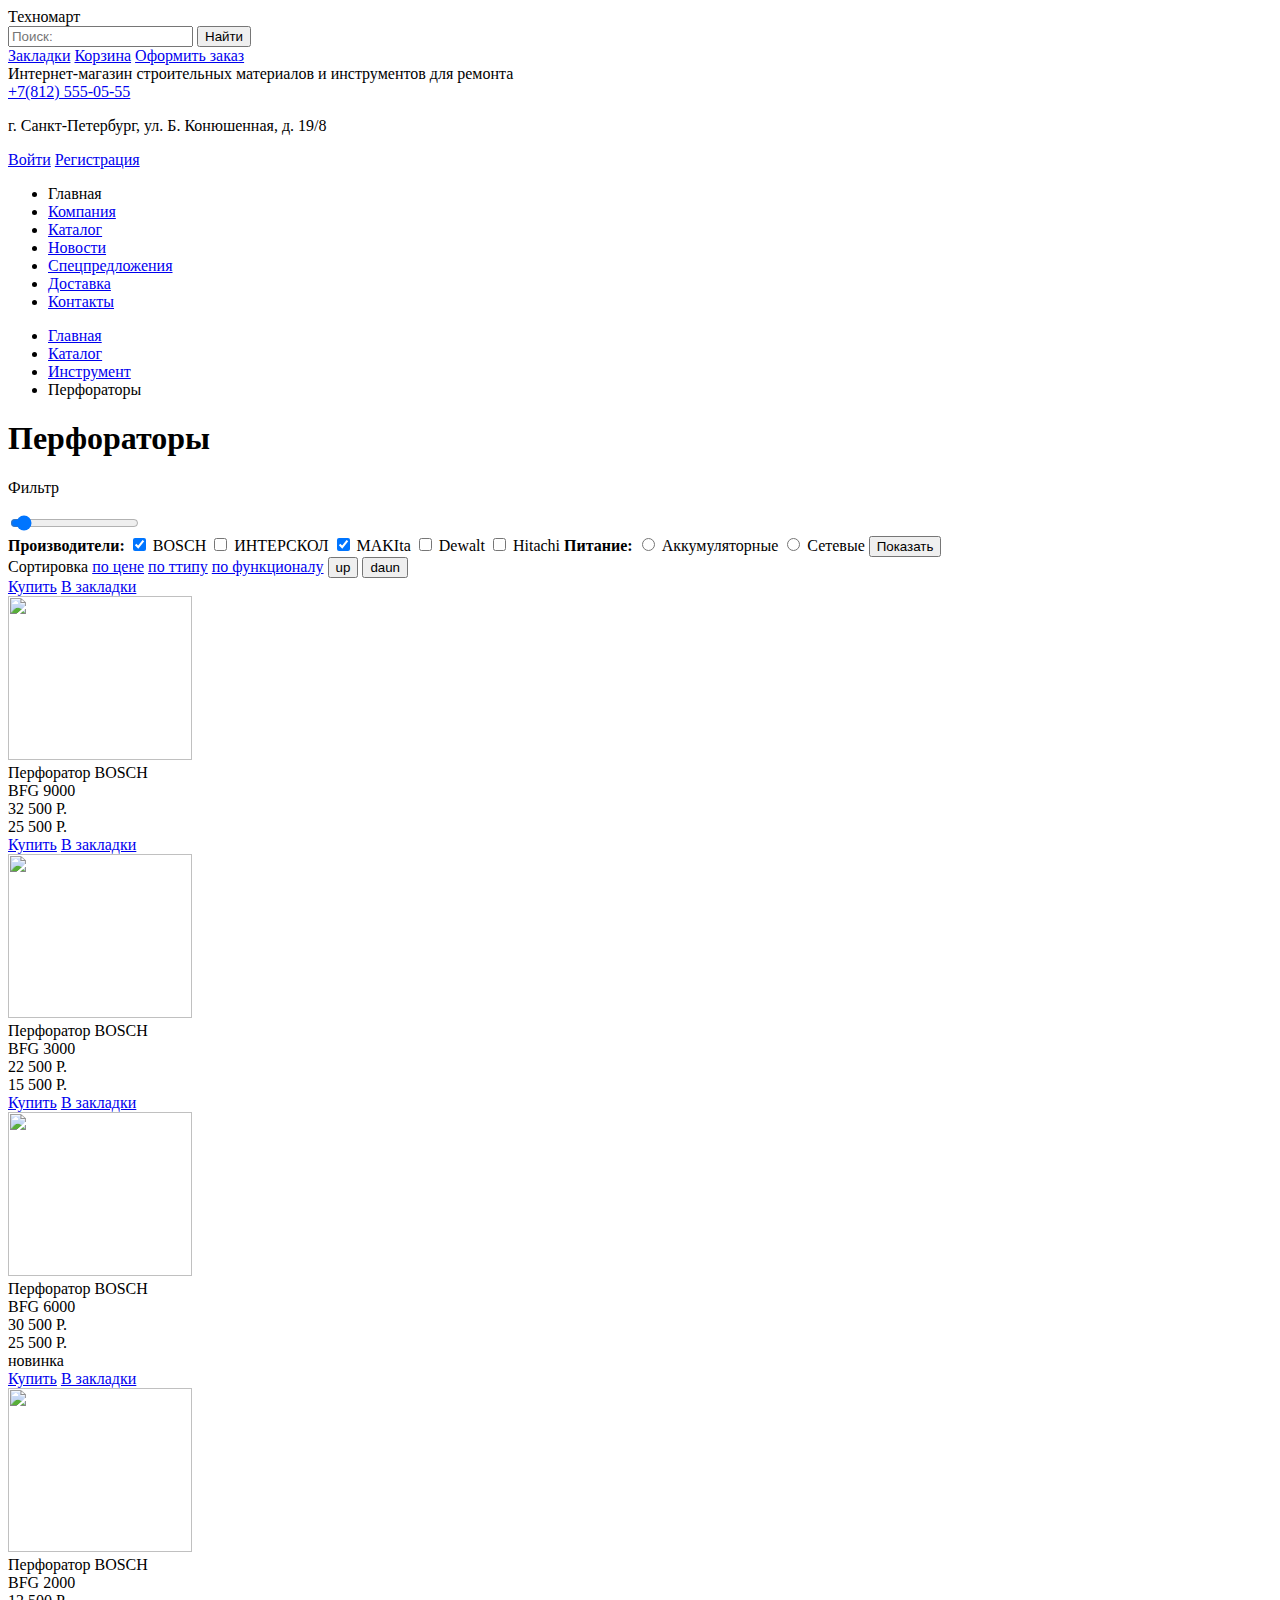
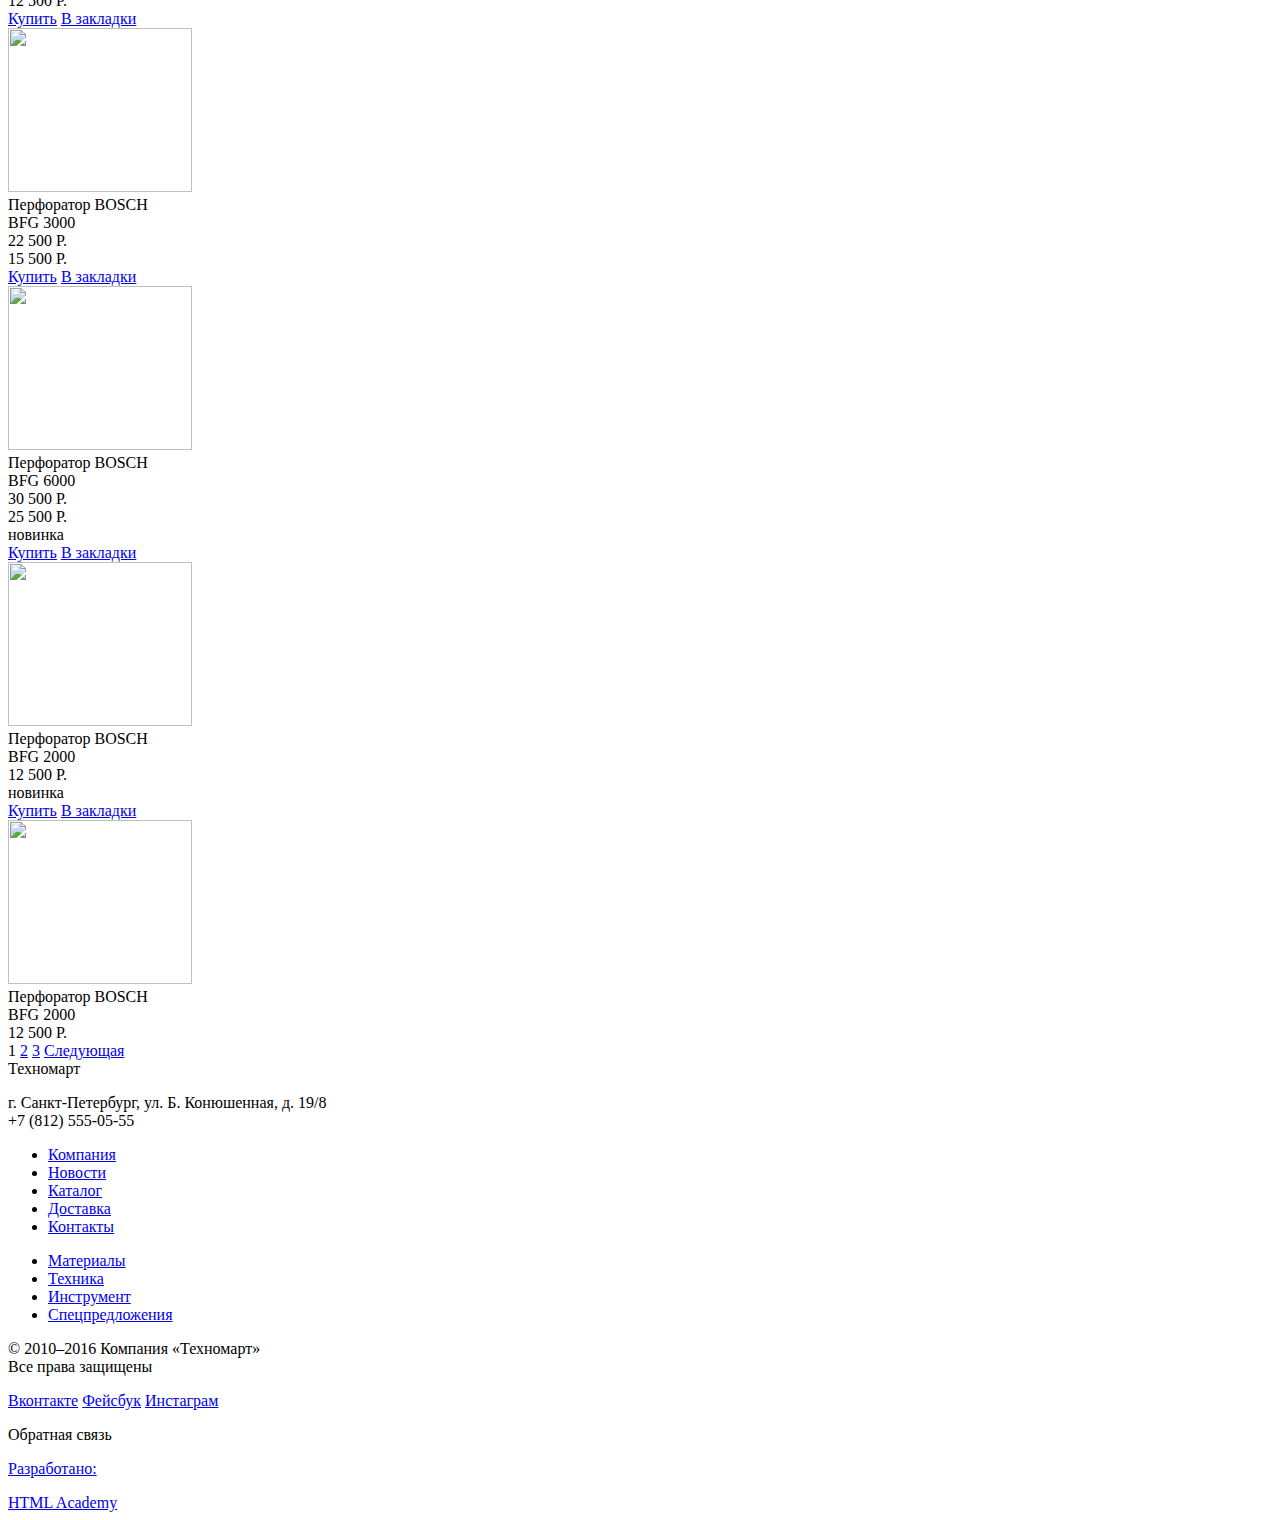
==== catalog.html @ 3384c5b0 "html разметка" ====
<!DOCTYPE html>
<html lang="ru">
  <head>
    <meta charset="utf-8">
    <title>Техномарт</title>
  </head>
  <body>
  	<header class="main-header">
      <div class="header-buy">
        <div class="conteiner">
          <div class="main-logo">
            <a class="logo">Техномарт</a>
          </div>
          <form>
            <input type="search" name="q" placeholder="Поиск:"> 
            <input type="submit" value="Найти">
          </form>
          <div class="buy">
            <a class="bookmark" href="#">Закладки</a>
            <a class="basket" href="#">Корзина</a>
            <a class="order" href="#">Оформить заказ</a>
          </div>
        </div>
      </div>
  		<div class="conteiner">
  	    <div class="header-about">
          Интернет-магазин
          строительных материалов
          и инструментов для ремонта
        </div>
        <div class="header-phone">
          <a class="phone" href="tel:+78125550555">+7(812) 555-05-55</a>
          <p>г. Санкт-Петербург, ул. Б. Конюшенная, д. 19/8</p>
        </div>
        <div class="header-user-block">
          <a class="sign-in" href="#">Войти</a>
          <a class="sign-up" href="#">Регистрация</a>
        </div>
        <nav class="main-navigation">
          <ul>
            <li>
              <a>Главная</a>
            </li>
            <li>
              <a href="#">Компания</a>
            </li>
            <li>
              <a href="#">Каталог</a>
            </li>
            <li>
              <a href="#">Новости</a>
            </li>
            <li>
              <a href="#">Спецпредложения</a>
            </li>
            <li>
              <a href="#">Доставка</a>
            </li>
            <li>
              <a href="#">Контакты</a>
            </li>
          </ul>
        </nav>
  		</div>
  	</header>
  	<main class="conteiner">
      <div class="breadcrumbs">
        <ul>
          <li>
            <a href="#">Главная</a>
          </li>
          <li>
            <a href="#">Каталог</a>
          </li>
          <li>
            <a href="#">Инструмент</a>
          </li>
          <li>
            <a class="current">Перфораторы</a>
          </li>
        </ul>
      </div>
      <h1>Перфораторы</h1>
      <section class="filter">
        <p class="filter-title">Фильтр</p>
        <input type="range" min="0" max="1000" step="10" value="50"> 
          <form action="https://echo.htmlacademy.ru" method="post">
            <b class="filter-title-brand">Производители:</b>
            <input id="BOSCH" type='checkbox' name='BOSCH' checked>
            <label for="BOSCH">BOSCH</label>
            <input id="interscol" type='checkbox' name='interscol' >
            <label for="interscol">ИНТЕРСКОЛ</label>
            <input id="MAKIta" type='checkbox' name='MAKIta' checked>
            <label for="  MAKIta">MAKIta</label>
            <input id="Dewalt" type='checkbox' name='Dewalt'>
            <label for="Dewalt">Dewalt</label>
            <input id="Hitachi" type='checkbox' name='Hitachi'>
            <label for="Hitachi">Hitachi</label>
            <b class="filter-title">Питание:</b>
            <input id="acum" type="radio" name="product-group" value="acum">
            <label for="acum">Аккумуляторные</label>
            <input id="net" type="radio" name="product-group" value="net">
            <label for="net">Сетевые</label>
            <button type="submit">Показать</button>
          </form>
      </section>
      <section class="goods">
        <div class="goods-title">
          <span>Сортировка</span>
          <a class="current" href="#">по цене</a>
          <a href="#">по ттипу</a>
          <a href="#">по функционалу</a>
          <button  class="btn-up">up</button>
          <button class="btn-baun">daun</button>
        </div>
        <article class="catalog-good">
          <div class="actions">
            <a href="#" class="btn buy">Купить</a>
            <a href="#" class="btn bookmark">В закладки</a>
          </div>
          <div class="image">
            <img src="http://placehold.it/184x164" width="184" height="164" alt="" >
          </div>
          <div class="title">Перфоратор BOSCH <br> BFG 9000</div>
          <div class="old-price">32 500 Р.</div>
          <div class="price">25 500 Р.</div>
        </article>
        <article class="catalog-good">
          <div class="actions">
            <a href="#" class="btn buy">Купить</a>
            <a href="#" class="btn bookmark">В закладки</a>
          </div>
          <div class="image">
            <img src="http://placehold.it/184x164" width="184" height="164" alt=""  >
          </div>
          <div class="title">Перфоратор BOSCH <br> BFG 3000</div>
            <div class="old-price">22 500 Р.</div>
            <div class="price">15 500 Р.</div>
          </article>
        <article class="catalog-good">
          <div class="actions">
            <a href="#" class="btn buy">Купить</a>
            <a href="#" class="btn bookmark">В закладки</a>
          </div>
          <div class="image">
            <img src="http://placehold.it/184x164" width="184" height="164" alt=""  >
          </div>
          <div class="title">Перфоратор BOSCH <br> BFG 6000</div>
          <div class="old-price">30 500 Р.</div>
          <div class="price">25 500 Р.</div>
        </article>
        <article class="catalog-good">
          <div class="flag flag-new">новинка</div>
          <div class="actions">
            <a href="#" class="btn buy">Купить</a>
            <a href="#" class="btn bookmark">В закладки</a>
          </div>
          <div class="image">
            <img src="http://placehold.it/184x164" width="184" height="164" alt=""  >
          </div>
            <div class="title">Перфоратор BOSCH <br> BFG 2000</div>
            <div class="price">12 500 Р.</div>
          </article>
          <article class="catalog-good">
          <div class="actions">
            <a href="#" class="btn buy">Купить</a>
            <a href="#" class="btn bookmark">В закладки</a>
          </div>
          <div class="image">
            <img src="http://placehold.it/184x164" width="184" height="164" alt=""  >
          </div>
          <div class="title">Перфоратор BOSCH <br> BFG 3000</div>
            <div class="old-price">22 500 Р.</div>
            <div class="price">15 500 Р.</div>
          </article>
        <article class="catalog-good">
          <div class="actions">
            <a href="#" class="btn buy">Купить</a>
            <a href="#" class="btn bookmark">В закладки</a>
          </div>
          <div class="image">
            <img src="http://placehold.it/184x164" width="184" height="164" alt=""  >
          </div>
          <div class="title">Перфоратор BOSCH <br> BFG 6000</div>
          <div class="old-price">30 500 Р.</div>
          <div class="price">25 500 Р.</div>
        </article>
        <article class="catalog-good">
          <div class="flag flag-new">новинка</div>
          <div class="actions">
            <a href="#" class="btn buy">Купить</a>
            <a href="#" class="btn bookmark">В закладки</a>
          </div>
          <div class="image">
            <img src="http://placehold.it/184x164" width="184" height="164" alt=""  >
          </div>
            <div class="title">Перфоратор BOSCH <br> BFG 2000</div>
            <div class="price">12 500 Р.</div>
        </article>
        <article class="catalog-good">
          <div class="flag flag-new">новинка</div>
          <div class="actions">
            <a href="#" class="btn buy">Купить</a>
            <a href="#" class="btn bookmark">В закладки</a>
          </div>
          <div class="image">
            <img src="http://placehold.it/184x164" width="184" height="164" alt=""  >
          </div>
            <div class="title">Перфоратор BOSCH <br> BFG 2000</div>
            <div class="price">12 500 Р.</div>
          </article>
      </section>
      <div class="paginator">
            <a class="current" >1</a>
            <a href="#">2</a>
            <a href="#">3</a>
            <a href="#">Следующая</a>
        </div>
  	</main>
	<footer class="main-footer">
    <div class="footer-head">
      <div class="container">
        <section class="footer-logo">
          <div class="main-logo">
            <a class="logo">Техномарт</a>
          </div>
          <p>
            г. Санкт-Петербург, ул. Б. Конюшенная, д. 19/8<br>
            +7 (812) 555-05-55
          </p>
        </section>  
        <section>
          <ul class="footer-menu">
            <li><a href="#">Компания</a></li>
            <li><a href="#">Новости</a></li>
            <li><a href="#">Каталог</a></li>
            <li><a href="#">Доставка</a></li>
            <li><a href="#">Контакты</a></li>
          </ul>
           <ul class="footer-menu-goods">
            <li><a href="#">Материалы</a></li>
            <li><a href="#">Техника</a></li>
            <li><a href="#">Инструмент</a></li>
            <li><a href="#">Спецпредложения</a></li>
          </ul>
        </section>
      </div>
    </div>
	  <div class="footer-contact">
      <div class="container">
        <section class="footer-copyright">
          <p>
            © 2010–2016 Компания «Техномарт»<br>
            Все права защищены
          </p>
        </section>
        <section class="footer-social">
          <a class="social-btn social-btn-vk" href="#">Вконтакте</a>
          <a class="social-btn social-btn-fb" href="#">Фейсбук</a>
          <a class="social-btn social-btn-inst" href="#">Инстаграм</a>
        </section>
        <section class="footer-contacts-email">
          <p>Обратная связь</p>
          <a href="mailto:mail@htmlacademy.ru">
        </section>
        <section class="footer-contacts-autor">
          <p>Разработано:</p>
          <a class="btn" href="https://htmlacademy.ru">HTML Academy</a>
        </section>
      </div>
    </div>
	</footer> 
  </body>
</html>
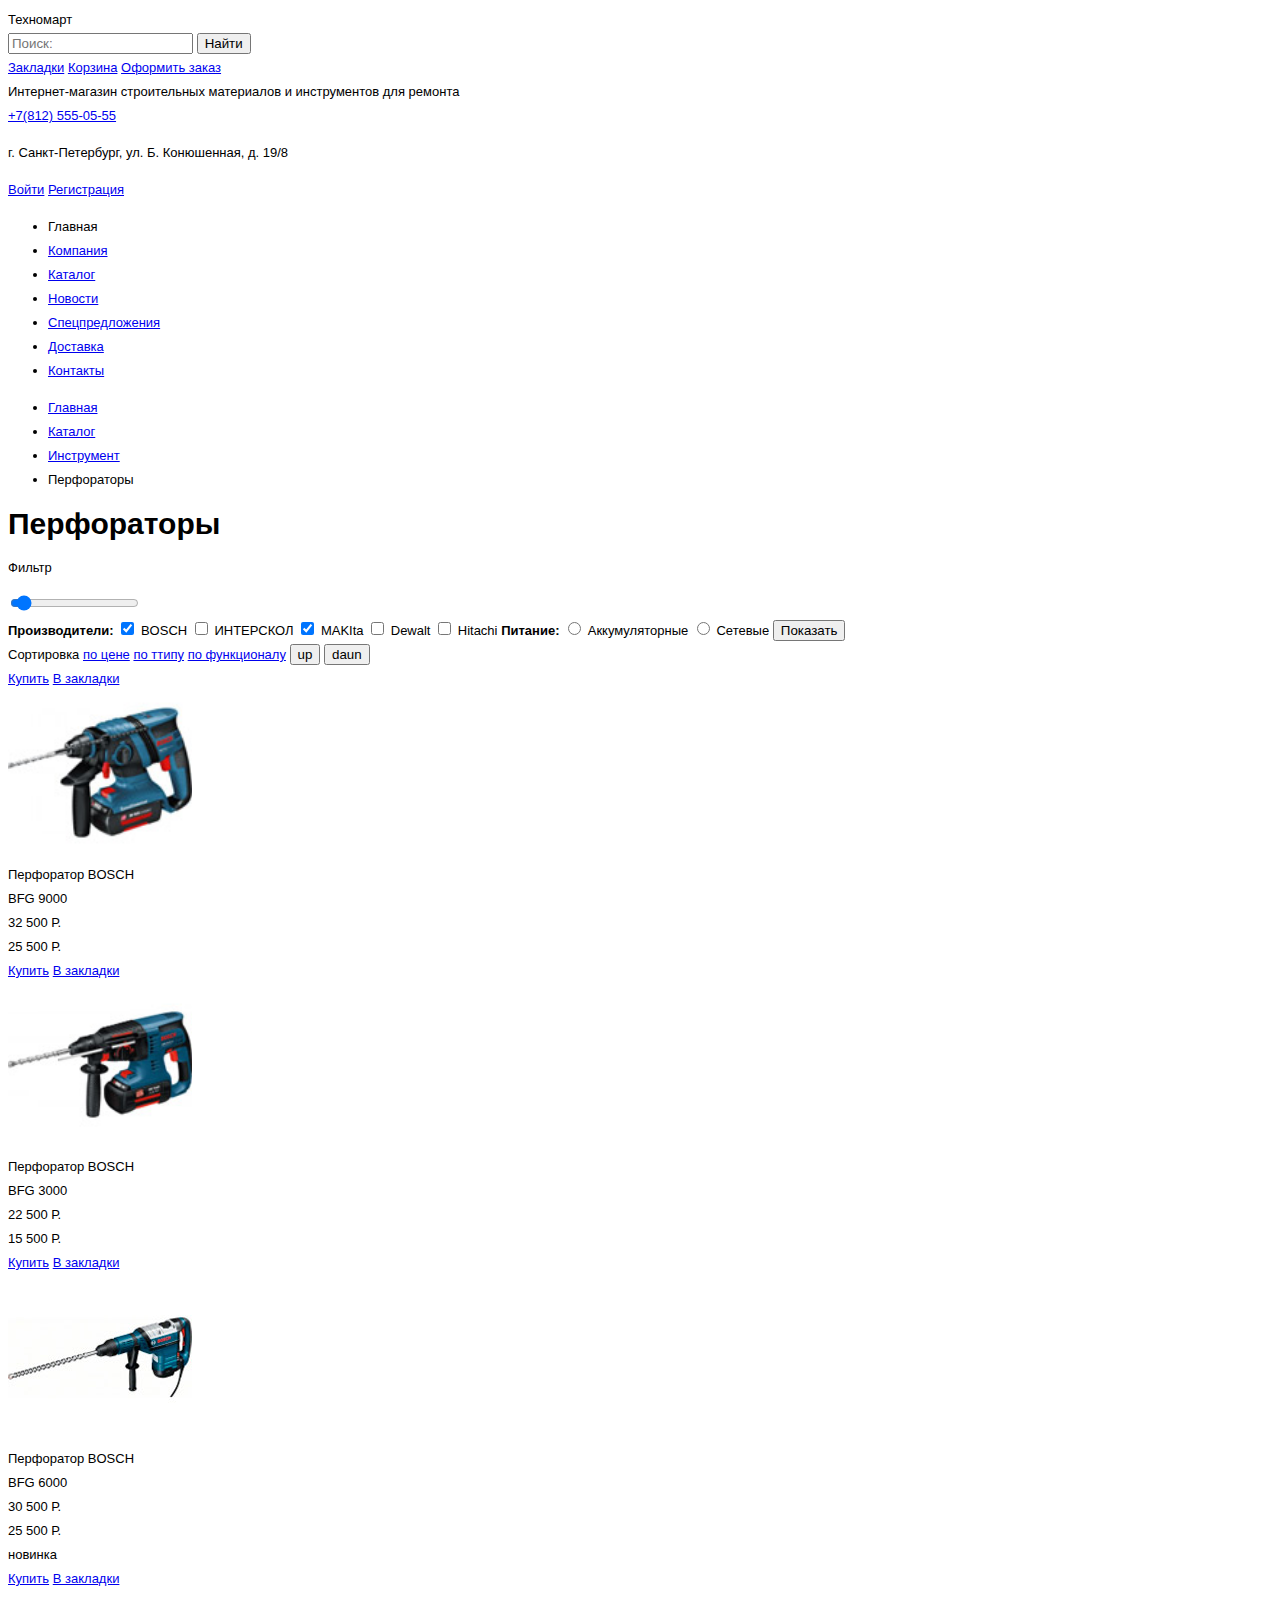
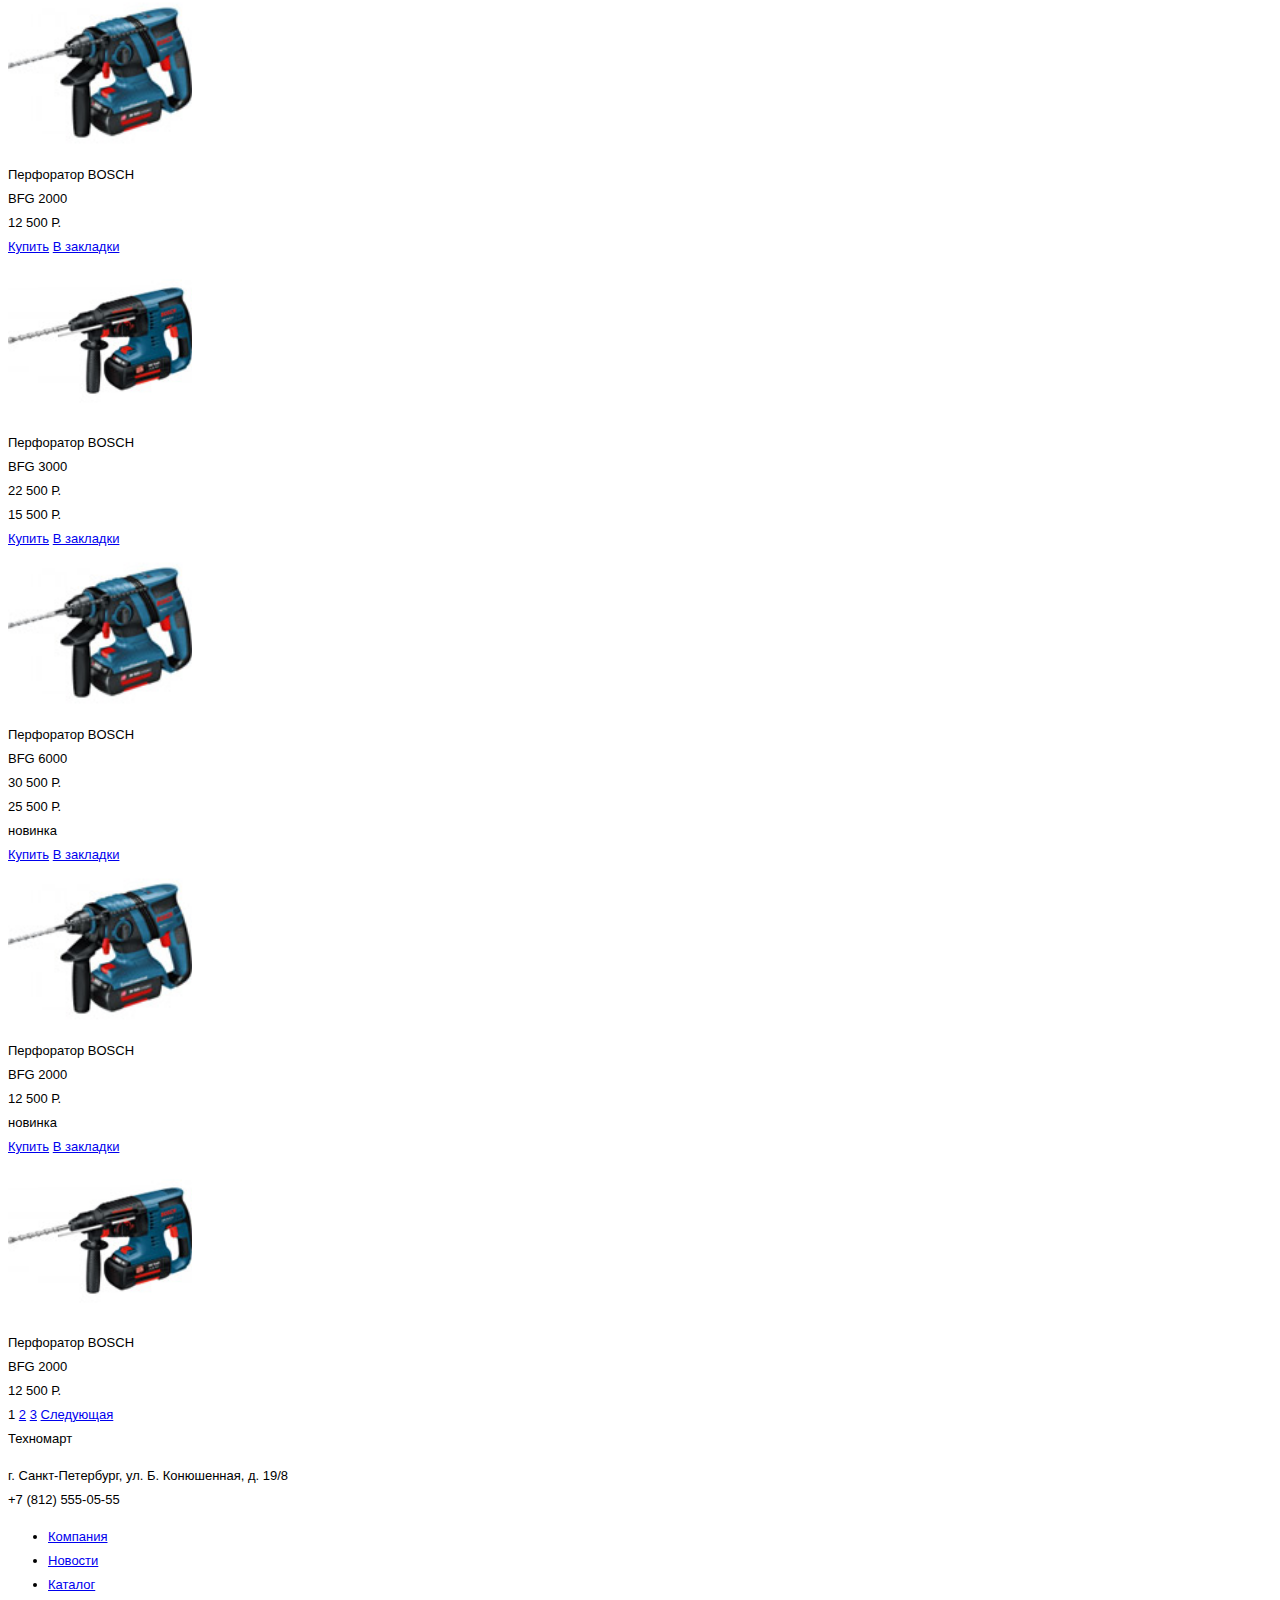
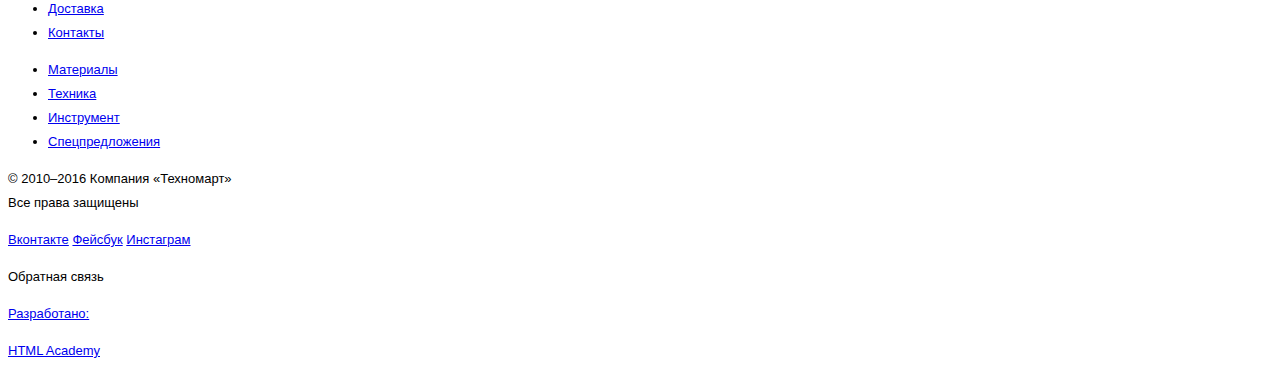
==== commit bbc75088: "lesson3" ====
--- a/catalog.html
+++ b/catalog.html
@@ -2,6 +2,7 @@
 <html lang="ru">
   <head>
     <meta charset="utf-8">
+    <link rel="stylesheet" href="./css/style.css">
     <title>Техномарт</title>
   </head>
   <body>
@@ -119,7 +120,7 @@
             <a href="#" class="btn bookmark">В закладки</a>
           </div>
           <div class="image">
-            <img src="http://placehold.it/184x164" width="184" height="164" alt="" >
+            <img src="./img/snippet-2.jpg" width="184" height="164" alt="" >
           </div>
           <div class="title">Перфоратор BOSCH <br> BFG 9000</div>
           <div class="old-price">32 500 Р.</div>
@@ -131,7 +132,7 @@
             <a href="#" class="btn bookmark">В закладки</a>
           </div>
           <div class="image">
-            <img src="http://placehold.it/184x164" width="184" height="164" alt=""  >
+            <img src="./img/snippet-3.jpg" width="184" height="164" alt=""  >
           </div>
           <div class="title">Перфоратор BOSCH <br> BFG 3000</div>
             <div class="old-price">22 500 Р.</div>
@@ -143,7 +144,7 @@
             <a href="#" class="btn bookmark">В закладки</a>
           </div>
           <div class="image">
-            <img src="http://placehold.it/184x164" width="184" height="164" alt=""  >
+            <img src="./img/snippet-1.jpg" width="184" height="164" alt=""  >
           </div>
           <div class="title">Перфоратор BOSCH <br> BFG 6000</div>
           <div class="old-price">30 500 Р.</div>
@@ -156,7 +157,7 @@
             <a href="#" class="btn bookmark">В закладки</a>
           </div>
           <div class="image">
-            <img src="http://placehold.it/184x164" width="184" height="164" alt=""  >
+            <img src="./img/snippet-2.jpg" width="184" height="164" alt=""  >
           </div>
             <div class="title">Перфоратор BOSCH <br> BFG 2000</div>
             <div class="price">12 500 Р.</div>
@@ -167,7 +168,7 @@
             <a href="#" class="btn bookmark">В закладки</a>
           </div>
           <div class="image">
-            <img src="http://placehold.it/184x164" width="184" height="164" alt=""  >
+            <img src="./img/snippet-3.jpg" width="184" height="164" alt=""  >
           </div>
           <div class="title">Перфоратор BOSCH <br> BFG 3000</div>
             <div class="old-price">22 500 Р.</div>
@@ -179,7 +180,7 @@
             <a href="#" class="btn bookmark">В закладки</a>
           </div>
           <div class="image">
-            <img src="http://placehold.it/184x164" width="184" height="164" alt=""  >
+            <img src="./img/snippet-2.jpg" width="184" height="164" alt=""  >
           </div>
           <div class="title">Перфоратор BOSCH <br> BFG 6000</div>
           <div class="old-price">30 500 Р.</div>
@@ -192,7 +193,7 @@
             <a href="#" class="btn bookmark">В закладки</a>
           </div>
           <div class="image">
-            <img src="http://placehold.it/184x164" width="184" height="164" alt=""  >
+            <img src="./img/snippet-2.jpg" width="184" height="164" alt=""  >
           </div>
             <div class="title">Перфоратор BOSCH <br> BFG 2000</div>
             <div class="price">12 500 Р.</div>
@@ -204,7 +205,7 @@
             <a href="#" class="btn bookmark">В закладки</a>
           </div>
           <div class="image">
-            <img src="http://placehold.it/184x164" width="184" height="164" alt=""  >
+            <img src="./img/snippet-3.jpg" width="184" height="164" alt=""  >
           </div>
             <div class="title">Перфоратор BOSCH <br> BFG 2000</div>
             <div class="price">12 500 Р.</div>
--- a/css/style.css
+++ b/css/style.css
@@ -0,0 +1,15 @@
+
+body {
+  font-family: "PT Sans Regular" , "Arial", sans-serif;
+  font-size: 13px;
+  font-style: none;
+  line-height: 24px;
+  color: black;
+}
+h1 {
+  font-family: "Cuprum Regular",  "Arial", sans-serif;
+  font-size: 30px;
+}
+h2 {
+  font-size: 24px;
+}
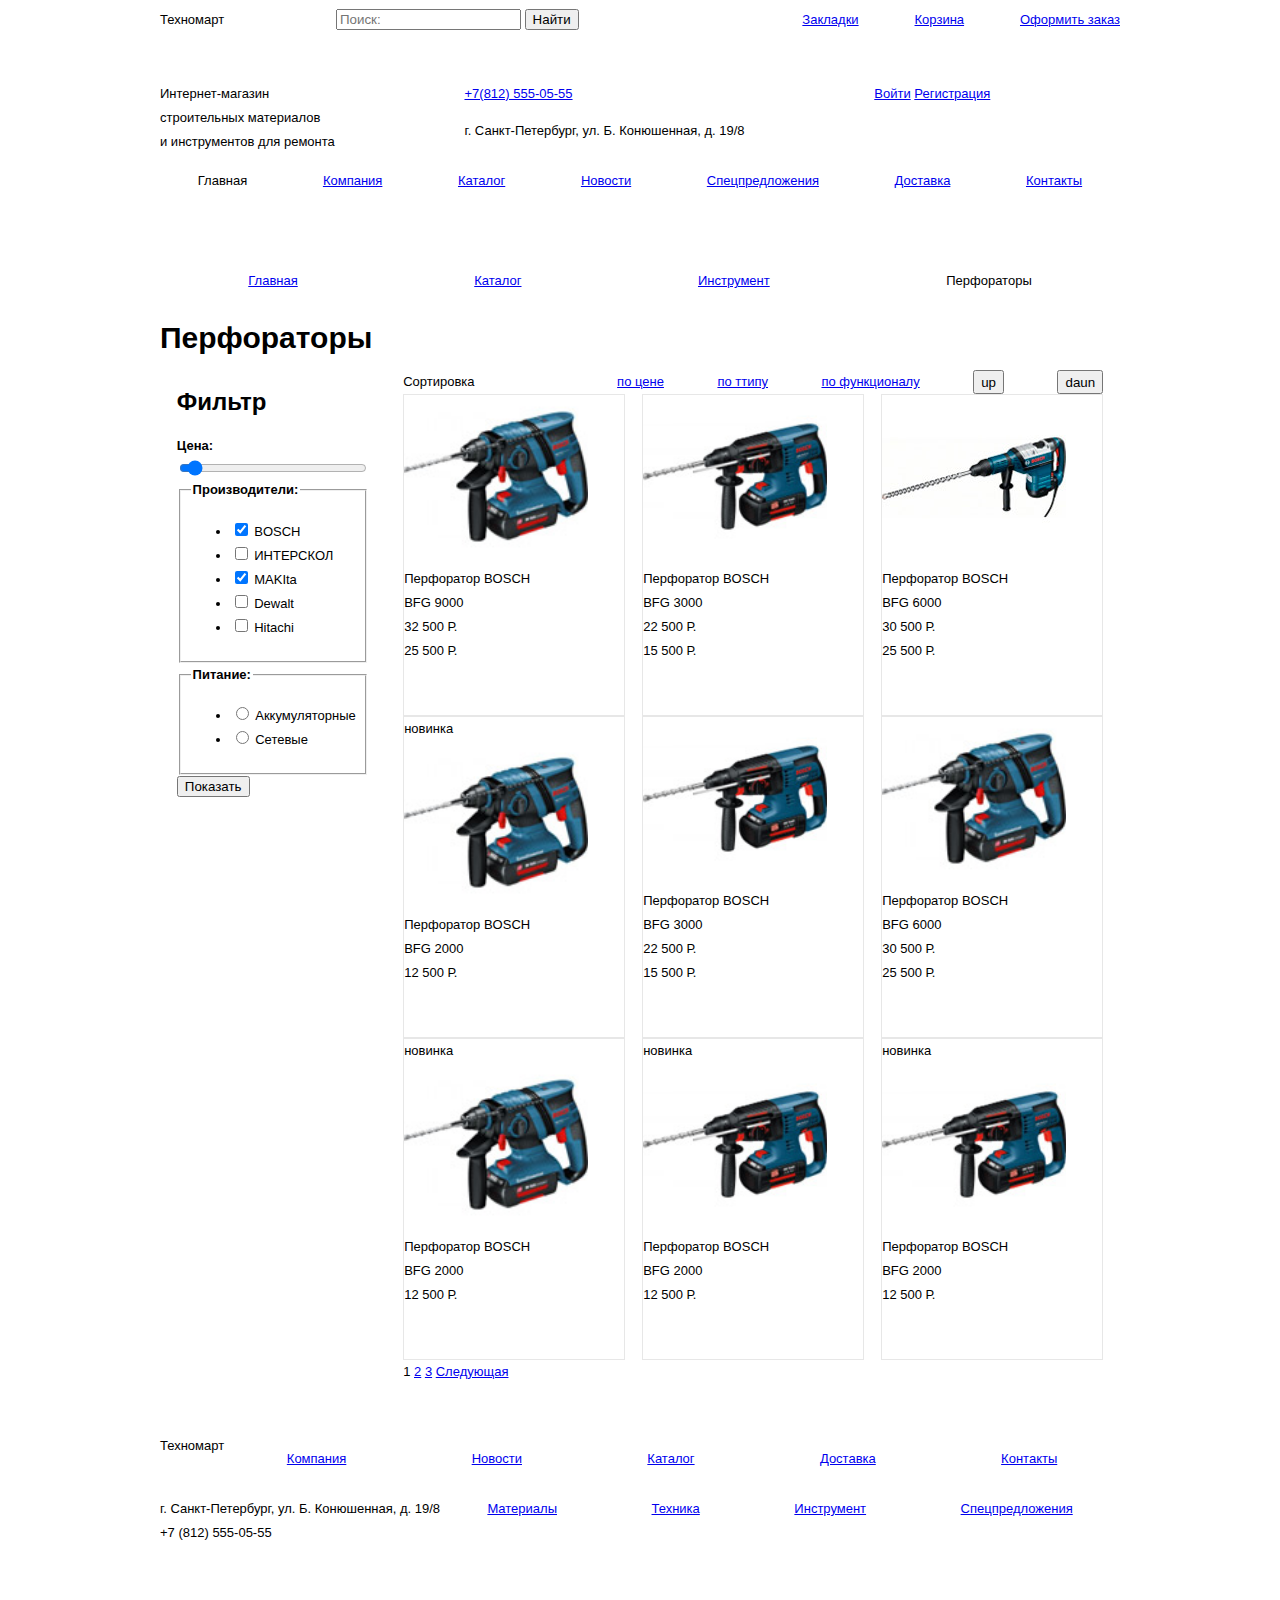
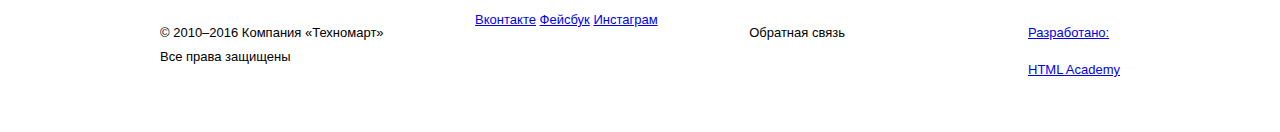
==== commit 2b38e5b4: "lesson-4" ====
--- a/catalog.html
+++ b/catalog.html
@@ -23,22 +23,24 @@
           </div>
         </div>
       </div>
-  		<div class="conteiner">
-  	    <div class="header-about">
-          Интернет-магазин
-          строительных материалов
-          и инструментов для ремонта
-        </div>
-        <div class="header-phone">
-          <a class="phone" href="tel:+78125550555">+7(812) 555-05-55</a>
-          <p>г. Санкт-Петербург, ул. Б. Конюшенная, д. 19/8</p>
-        </div>
-        <div class="header-user-block">
-          <a class="sign-in" href="#">Войти</a>
-          <a class="sign-up" href="#">Регистрация</a>
+      <div class="conteiner">
+        <div class="main-about">
+          <div class="header-about">
+            Интернет-магазин<br>
+            строительных материалов<br>
+            и инструментов для ремонта
+          </div>
+          <div class="header-phone">
+            <a class="phone" href="tel:+78125550555">+7(812) 555-05-55</a>
+            <p>г. Санкт-Петербург, ул. Б. Конюшенная, д. 19/8</p>
+          </div>
+          <div class="header-user-block">
+            <a class="sign-in" href="#">Войти</a>
+            <a class="sign-up" href="#">Регистрация</a>
+          </div>
         </div>
         <nav class="main-navigation">
-          <ul>
+          <ul class="skyline">
             <li>
               <a>Главная</a>
             </li>
@@ -62,11 +64,11 @@
             </li>
           </ul>
         </nav>
-  		</div>
-  	</header>
+      </div>
+    </header>
   	<main class="conteiner">
       <div class="breadcrumbs">
-        <ul>
+        <ul class="skyline">
           <li>
             <a href="#">Главная</a>
           </li>
@@ -81,38 +83,69 @@
           </li>
         </ul>
       </div>
-      <h1>Перфораторы</h1>
+      <div class="catalog-title">
+        <h1>Перфораторы</h1>
+      </div>
       <section class="filter">
-        <p class="filter-title">Фильтр</p>
+        <h2>Фильтр</h2>
+        <b class="filter-title">Цена:</b>
         <input type="range" min="0" max="1000" step="10" value="50"> 
-          <form action="https://echo.htmlacademy.ru" method="post">
-            <b class="filter-title-brand">Производители:</b>
-            <input id="BOSCH" type='checkbox' name='BOSCH' checked>
-            <label for="BOSCH">BOSCH</label>
-            <input id="interscol" type='checkbox' name='interscol' >
-            <label for="interscol">ИНТЕРСКОЛ</label>
-            <input id="MAKIta" type='checkbox' name='MAKIta' checked>
-            <label for="  MAKIta">MAKIta</label>
-            <input id="Dewalt" type='checkbox' name='Dewalt'>
-            <label for="Dewalt">Dewalt</label>
-            <input id="Hitachi" type='checkbox' name='Hitachi'>
-            <label for="Hitachi">Hitachi</label>
+        <form action="https://echo.htmlacademy.ru" method="post">
+        <fieldset>
+          <legend>
+            <b class="filter-title">Производители:</b>
+          </legend>
+          <ul>
+            <li>
+              <input id="BOSCH" type='checkbox' name='BOSCH' checked>
+              <label for="BOSCH">BOSCH</label>
+            </li>
+            <li>
+              <input id="interscol" type='checkbox' name='interscol' >
+              <label for="interscol">ИНТЕРСКОЛ</label>
+            </li>
+            <li>
+              <input id="MAKIta" type='checkbox' name='MAKIta' checked>
+              <label for="  MAKIta">MAKIta</label>
+            </li>
+            <li>
+              <input id="Dewalt" type='checkbox' name='Dewalt'>
+              <label for="Dewalt">Dewalt</label>
+            </li>
+            <li>
+              <input id="Hitachi" type='checkbox' name='Hitachi'>
+              <label for="Hitachi">Hitachi</label>
+            </li>
+          </ul>
+        </fieldset>
+        <fieldset>
+          <legend>
             <b class="filter-title">Питание:</b>
-            <input id="acum" type="radio" name="product-group" value="acum">
-            <label for="acum">Аккумуляторные</label>
-            <input id="net" type="radio" name="product-group" value="net">
-            <label for="net">Сетевые</label>
-            <button type="submit">Показать</button>
-          </form>
+          </legend>
+          <ul>
+            <li>
+              <input id="acum" type="radio" name="product-group" value="acum">
+              <label for="acum">Аккумуляторные</label>
+            </li>
+            <li>
+              <input id="net" type="radio" name="product-group" value="net">
+              <label for="net">Сетевые</label>
+            </li>
+          </ul> 
+        </fieldset>
+        <button type="submit">Показать</button>
+      </form>
       </section>
       <section class="goods">
         <div class="goods-title">
-          <span>Сортировка</span>
-          <a class="current" href="#">по цене</a>
-          <a href="#">по ттипу</a>
-          <a href="#">по функционалу</a>
-          <button  class="btn-up">up</button>
-          <button class="btn-baun">daun</button>
+          <span class="goods-filter-title">Сортировка</span>
+          <div class="goods-filter">
+            <a class="current" href="#">по цене</a>
+            <a href="#">по ттипу</a>
+            <a href="#">по функционалу</a>
+            <button  class="btn-up">up</button>
+            <button class="btn-baun">daun</button>
+          </div>
         </div>
         <article class="catalog-good">
           <div class="actions">
@@ -210,66 +243,79 @@
             <div class="title">Перфоратор BOSCH <br> BFG 2000</div>
             <div class="price">12 500 Р.</div>
           </article>
+          <article class="catalog-good">
+          <div class="flag flag-new">новинка</div>
+          <div class="actions">
+            <a href="#" class="btn buy">Купить</a>
+            <a href="#" class="btn bookmark">В закладки</a>
+          </div>
+          <div class="image">
+            <img src="./img/snippet-3.jpg" width="184" height="164" alt=""  >
+          </div>
+            <div class="title">Перфоратор BOSCH <br> BFG 2000</div>
+            <div class="price">12 500 Р.</div>
+        </article>
+        <div class="paginator">
+          <a class="current" >1</a>
+          <a href="#">2</a>
+          <a href="#">3</a>
+          <a href="#">Следующая</a>
+        </div>
       </section>
-      <div class="paginator">
-            <a class="current" >1</a>
-            <a href="#">2</a>
-            <a href="#">3</a>
-            <a href="#">Следующая</a>
-        </div>
+   
   	</main>
-	<footer class="main-footer">
-    <div class="footer-head">
-      <div class="container">
-        <section class="footer-logo">
-          <div class="main-logo">
-            <a class="logo">Техномарт</a>
-          </div>
-          <p>
-            г. Санкт-Петербург, ул. Б. Конюшенная, д. 19/8<br>
-            +7 (812) 555-05-55
-          </p>
-        </section>  
-        <section>
-          <ul class="footer-menu">
-            <li><a href="#">Компания</a></li>
-            <li><a href="#">Новости</a></li>
-            <li><a href="#">Каталог</a></li>
-            <li><a href="#">Доставка</a></li>
-            <li><a href="#">Контакты</a></li>
-          </ul>
-           <ul class="footer-menu-goods">
-            <li><a href="#">Материалы</a></li>
-            <li><a href="#">Техника</a></li>
-            <li><a href="#">Инструмент</a></li>
-            <li><a href="#">Спецпредложения</a></li>
-          </ul>
-        </section>
-      </div>
-    </div>
-	  <div class="footer-contact">
-      <div class="container">
-        <section class="footer-copyright">
-          <p>
-            © 2010–2016 Компания «Техномарт»<br>
-            Все права защищены
-          </p>
-        </section>
-        <section class="footer-social">
-          <a class="social-btn social-btn-vk" href="#">Вконтакте</a>
-          <a class="social-btn social-btn-fb" href="#">Фейсбук</a>
-          <a class="social-btn social-btn-inst" href="#">Инстаграм</a>
-        </section>
-        <section class="footer-contacts-email">
-          <p>Обратная связь</p>
-          <a href="mailto:mail@htmlacademy.ru">
-        </section>
-        <section class="footer-contacts-autor">
-          <p>Разработано:</p>
-          <a class="btn" href="https://htmlacademy.ru">HTML Academy</a>
-        </section>
-      </div>
-    </div>
-	</footer> 
+    <footer class="main-footer">
+      <div class="footer-head">
+        <div class="conteiner">
+          <section class="footer-menu">
+            <div class="main-logo">
+              <a class="logo">Техномарт</a>
+            </div>
+            <ul class="skyline">
+              <li><a href="#">Компания</a></li>
+              <li><a href="#">Новости</a></li>
+              <li><a href="#">Каталог</a></li>
+              <li><a href="#">Доставка</a></li>
+              <li><a href="#">Контакты</a></li>
+            </ul>
+          </section>
+          <section class="footer-menu-last" >  
+            <p>
+              г. Санкт-Петербург, ул. Б. Конюшенная, д. 19/8<br>
+              +7 (812) 555-05-55
+            </p>
+            <ul class="skyline">
+              <li><a href="#">Материалы</a></li>
+              <li><a href="#">Техника</a></li>
+              <li><a href="#">Инструмент</a></li>
+              <li><a href="#">Спецпредложения</a></li>
+            </ul>
+          </section>
+        </div>
+      </div>
+      <div class="footer-contact">
+        <div class="conteiner">
+          <section class="footer-copyright">
+            <p>
+              © 2010–2016 Компания «Техномарт»<br>
+              Все права защищены
+            </p>
+          </section>
+          <section class="footer-social">
+            <a class="social-btn social-btn-vk" href="#">Вконтакте</a>
+            <a class="social-btn social-btn-fb" href="#">Фейсбук</a>
+            <a class="social-btn social-btn-inst" href="#">Инстаграм</a>
+          </section>
+          <section class="footer-contacts-email">
+            <p>Обратная связь</p>
+            <a href="mailto:mail@htmlacademy.ru">
+          </section>
+          <section class="footer-contacts-autor">
+            <p>Разработано:</p>
+            <a class="btn" href="https://htmlacademy.ru">HTML Academy</a>
+          </section>
+        </div>
+      </div>
+    </footer> 
   </body>
 </html>
--- a/css/style.css
+++ b/css/style.css
@@ -13,3 +13,164 @@
 h2 {
   font-size: 24px;
 }
+.conteiner {
+  display: flex;
+  flex-direction: column;
+  min-width: 660px;
+  max-width: 960px;
+  margin: 0 auto;
+  margin-bottom: 50px;
+  padding: 0 10px;
+  align-items: flex-start;
+}
+.header-buy .conteiner {
+  flex-direction: row;
+  flex-wrap: wrap;
+}
+main.conteiner {
+  flex-direction: row;
+  flex-wrap: wrap;
+  justify-content: space-around;
+}
+.header-buy .main-logo {
+  flex-grow: 1;
+}
+.header-buy  form {
+  flex-grow: 2;
+}
+.header-buy .buy {
+  flex-grow: 1;
+}
+.buy {
+  display: flex;
+  flex-wrap: wrap;
+  justify-content: space-between;
+}
+.main-about {
+  display: flex;
+  flex-wrap: wrap;
+  width: 100%;
+}
+.header-about {
+  flex-grow: 1;
+}
+.header-phone {
+  flex-grow: 1;
+}
+.header-user-block {
+  flex-grow: 1;
+}
+.main-navigation {
+  width: 100%;
+}
+.skyline {
+  display: flex;
+  flex-grow: 1;
+  flex-direction: row;
+  justify-content: space-around;
+  padding: 0;
+  list-style: none;
+}
+.gallery {
+  display: flex;
+  flex-wrap: wrap;
+  width: 100%;
+  direction: row;
+}
+.item {
+  width: 300px;
+  height: 123px;
+}
+figure {
+  margin: 0;
+}
+.pop {
+  display: flex;
+  flex-wrap: wrap;
+  justify-content: space-between;
+}
+.pop-main {
+  display: flex;
+  flex-wrap: wrap;
+  justify-content: space-between;
+  width: 100%;
+}
+.brand {
+  box-sizing: border-box;
+  width: 220px;
+  height: 145px;
+  border: 1px solid #e7e7e7;
+}
+.about {
+  display: flex;
+  flex-wrap: wrap;
+  justify-content: space-between;
+}
+.about-about {
+  width: 100%;
+}
+.about-menu {
+  width: 300px;
+}
+.about-main {
+  flex-grow: 1;
+
+  width: 300px;
+}
+.about-icon {
+  width: 300px;
+}
+.map form {
+  display: none;
+}
+.footer-menu,
+.footer-menu-last,
+.footer-contact .conteiner {
+  display: flex;
+  flex-direction: row;
+  flex-wrap: wrap;
+  justify-content: space-between;
+  width: 100%;
+}
+.breadcrumbs {
+  width: 100%;
+}
+.catalog-title {
+  width: 100%;
+}
+.filter {
+  display: flex;
+  flex-direction: column;
+  flex-wrap: wrap;
+
+  max-width: 220px;
+}
+.goods {
+  display: flex;
+  flex-wrap: wrap;
+  justify-content: space-between;
+  max-width: 700px;
+}
+.goods-title {
+  display: flex;
+  flex-direction: row;
+  flex-wrap: wrap;
+  justify-content: space-between;
+  width: 100%;
+}
+.goods-filter-title {
+  flex-grow: 2;
+}
+.goods-filter {
+  display: flex;
+  flex-grow: 3;
+  justify-content: space-between;
+}
+.catalog-good {
+  width: 220px;
+  height: 320px;
+  border: 1px solid #e7e7e7;
+}
+.actions {
+  display: none;
+}
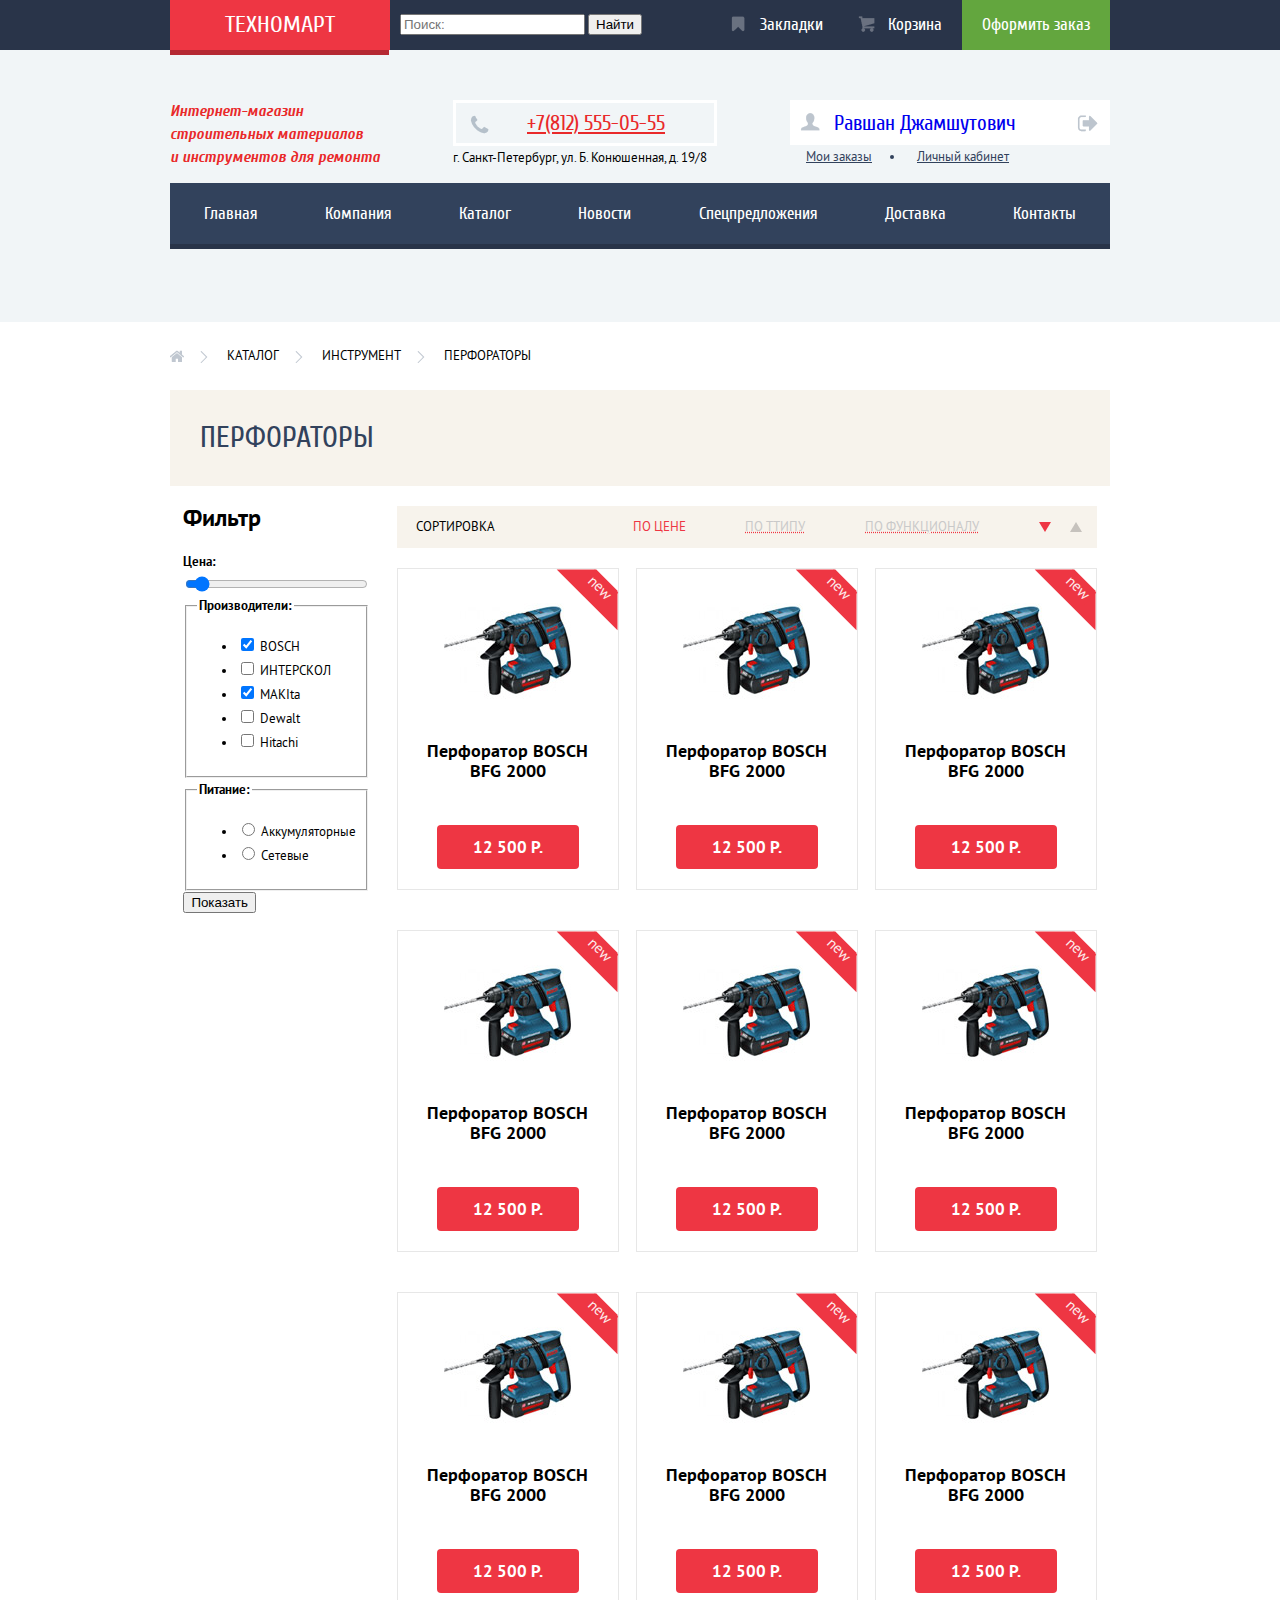
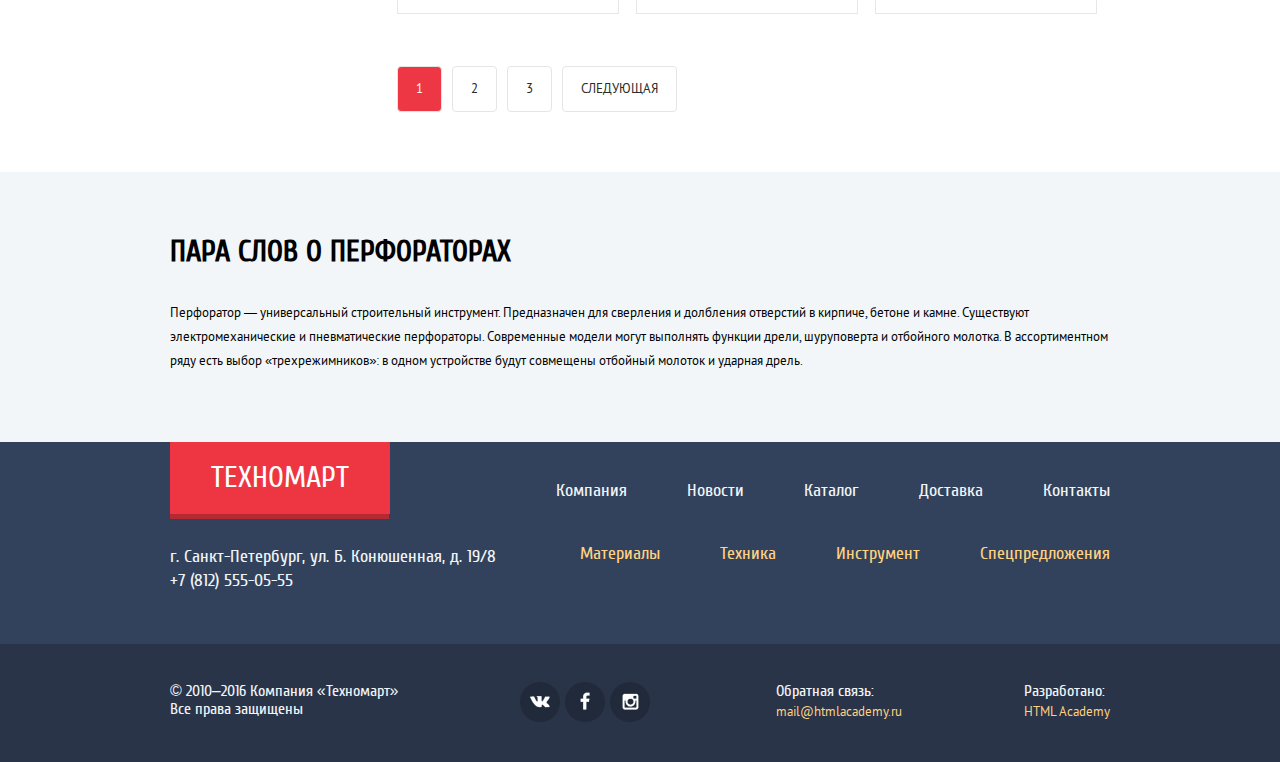
==== commit 1ae6885f: "lesson-5" ====
--- a/catalog.html
+++ b/catalog.html
@@ -6,7 +6,7 @@
     <title>Техномарт</title>
   </head>
   <body>
-  	<header class="main-header">
+    <header class="main-header">
       <div class="header-buy">
         <div class="conteiner">
           <div class="main-logo">
@@ -17,60 +17,69 @@
             <input type="submit" value="Найти">
           </form>
           <div class="buy">
-            <a class="bookmark" href="#">Закладки</a>
-            <a class="basket" href="#">Корзина</a>
-            <a class="order" href="#">Оформить заказ</a>
-          </div>
-        </div>
-      </div>
-      <div class="conteiner">
-        <div class="main-about">
-          <div class="header-about">
-            Интернет-магазин<br>
-            строительных материалов<br>
-            и инструментов для ремонта
-          </div>
-          <div class="header-phone">
-            <a class="phone" href="tel:+78125550555">+7(812) 555-05-55</a>
-            <p>г. Санкт-Петербург, ул. Б. Конюшенная, д. 19/8</p>
-          </div>
-          <div class="header-user-block">
-            <a class="sign-in" href="#">Войти</a>
-            <a class="sign-up" href="#">Регистрация</a>
-          </div>
-        </div>
-        <nav class="main-navigation">
-          <ul class="skyline">
-            <li>
-              <a>Главная</a>
-            </li>
-            <li>
-              <a href="#">Компания</a>
-            </li>
-            <li>
-              <a href="#">Каталог</a>
-            </li>
-            <li>
-              <a href="#">Новости</a>
-            </li>
-            <li>
-              <a href="#">Спецпредложения</a>
-            </li>
-            <li>
-              <a href="#">Доставка</a>
-            </li>
-            <li>
-              <a href="#">Контакты</a>
-            </li>
-          </ul>
-        </nav>
+            <a class="buy-item" href="#">Закладки</a>
+            <a class="buy-item" href="#">Корзина</a>
+            <a class="buys" href="#">Оформить заказ</a>
+          </div>
+        </div>
+      </div>
+      <div class="about-title"> 
+        <div class="conteiner">
+          <div class="main-about">
+            <div class="header-about">
+              Интернет-магазин<br>
+              строительных материалов<br>
+              и инструментов для ремонта
+            </div>
+            <div class="header-phone">
+              <a class="phone" href="tel:+78125550555">+7(812) 555-05-55</a>
+              <p>г. Санкт-Петербург, ул. Б. Конюшенная, д. 19/8</p>
+            </div>
+            <div class="user-cabinet">
+              <div class="user-sign">
+                <a class="user-head" href="#">Равшан-шапка</a>
+                <a class="user-name" href="#">Равшан Джамшутович</a>
+                <a class="user-exit" href="#">выход</a>
+              </div>
+              <ul class="user-menu">
+                <li><a href="">Мои заказы</a></li>
+                <li><a href="">Личный кабинет</a></li>
+              </ul>
+            </div>
+          </div>
+          <nav class="main-navigation">
+            <ul class="skyline">
+              <li>
+                <a href="#">Главная</a>
+              </li>
+              <li>
+                <a href="#">Компания</a>
+              </li>
+              <li>
+                <a href="#">Каталог</a>
+              </li>
+              <li>
+                <a href="#">Новости</a>
+              </li>
+              <li>
+                <a href="#">Спецпредложения</a>
+              </li>
+              <li>
+                <a href="#">Доставка</a>
+              </li>
+              <li>
+                <a href="#">Контакты</a>
+              </li>
+            </ul>
+          </nav>
+        </div>
       </div>
     </header>
-  	<main class="conteiner">
+  	<main class="conteiner catalog">
       <div class="breadcrumbs">
-        <ul class="skyline">
+        <ul class="skyline crumb">
           <li>
-            <a href="#">Главная</a>
+            <a class="main" href="#">Главная</a>
           </li>
           <li>
             <a href="#">Каталог</a>
@@ -83,8 +92,8 @@
           </li>
         </ul>
       </div>
-      <div class="catalog-title">
-        <h1>Перфораторы</h1>
+      <div class="pop-main">
+          <span class="pop-title">Перфораторы</span>
       </div>
       <section class="filter">
         <h2>Фильтр</h2>
@@ -143,118 +152,147 @@
             <a class="current" href="#">по цене</a>
             <a href="#">по ттипу</a>
             <a href="#">по функционалу</a>
-            <button  class="btn-up">up</button>
-            <button class="btn-baun">daun</button>
-          </div>
-        </div>
-        <article class="catalog-good">
-          <div class="actions">
-            <a href="#" class="btn buy">Купить</a>
-            <a href="#" class="btn bookmark">В закладки</a>
-          </div>
-          <div class="image">
-            <img src="./img/snippet-2.jpg" width="184" height="164" alt="" >
-          </div>
-          <div class="title">Перфоратор BOSCH <br> BFG 9000</div>
-          <div class="old-price">32 500 Р.</div>
-          <div class="price">25 500 Р.</div>
-        </article>
-        <article class="catalog-good">
-          <div class="actions">
-            <a href="#" class="btn buy">Купить</a>
-            <a href="#" class="btn bookmark">В закладки</a>
-          </div>
-          <div class="image">
-            <img src="./img/snippet-3.jpg" width="184" height="164" alt=""  >
-          </div>
-          <div class="title">Перфоратор BOSCH <br> BFG 3000</div>
-            <div class="old-price">22 500 Р.</div>
-            <div class="price">15 500 Р.</div>
-          </article>
-        <article class="catalog-good">
-          <div class="actions">
-            <a href="#" class="btn buy">Купить</a>
-            <a href="#" class="btn bookmark">В закладки</a>
-          </div>
-          <div class="image">
-            <img src="./img/snippet-1.jpg" width="184" height="164" alt=""  >
-          </div>
-          <div class="title">Перфоратор BOSCH <br> BFG 6000</div>
-          <div class="old-price">30 500 Р.</div>
-          <div class="price">25 500 Р.</div>
-        </article>
-        <article class="catalog-good">
-          <div class="flag flag-new">новинка</div>
-          <div class="actions">
-            <a href="#" class="btn buy">Купить</a>
-            <a href="#" class="btn bookmark">В закладки</a>
-          </div>
-          <div class="image">
-            <img src="./img/snippet-2.jpg" width="184" height="164" alt=""  >
-          </div>
-            <div class="title">Перфоратор BOSCH <br> BFG 2000</div>
+            <div class="icons-updaun">
+              <div  class="icon-up current">up</div>
+              <div class="icon-baun">daun</div>
+            </div>
+          </div>
+        </div>
+           <article class="catalog-good">
+          <div class="new"></div>
+          <div class="actions">
+            <a href="#" class="btn-buy">Купить</a>
+            <a href="#" class="btn-bookmark">В закладки</a>
+          </div>
+          <div class="image">
+            <img src="./img/snippet-2.jpg" width="127" height="112" alt=""  >
+          </div>
+
+            <div class="good-model-title">Перфоратор BOSCH</div>
+            <div class="good-model">BFG 2000</div>
+            <div class="old-price"></div>
             <div class="price">12 500 Р.</div>
           </article>
           <article class="catalog-good">
-          <div class="actions">
-            <a href="#" class="btn buy">Купить</a>
-            <a href="#" class="btn bookmark">В закладки</a>
-          </div>
-          <div class="image">
-            <img src="./img/snippet-3.jpg" width="184" height="164" alt=""  >
-          </div>
-          <div class="title">Перфоратор BOSCH <br> BFG 3000</div>
-            <div class="old-price">22 500 Р.</div>
-            <div class="price">15 500 Р.</div>
-          </article>
-        <article class="catalog-good">
-          <div class="actions">
-            <a href="#" class="btn buy">Купить</a>
-            <a href="#" class="btn bookmark">В закладки</a>
-          </div>
-          <div class="image">
-            <img src="./img/snippet-2.jpg" width="184" height="164" alt=""  >
-          </div>
-          <div class="title">Перфоратор BOSCH <br> BFG 6000</div>
-          <div class="old-price">30 500 Р.</div>
-          <div class="price">25 500 Р.</div>
-        </article>
-        <article class="catalog-good">
-          <div class="flag flag-new">новинка</div>
-          <div class="actions">
-            <a href="#" class="btn buy">Купить</a>
-            <a href="#" class="btn bookmark">В закладки</a>
-          </div>
-          <div class="image">
-            <img src="./img/snippet-2.jpg" width="184" height="164" alt=""  >
-          </div>
-            <div class="title">Перфоратор BOSCH <br> BFG 2000</div>
-            <div class="price">12 500 Р.</div>
-        </article>
-        <article class="catalog-good">
-          <div class="flag flag-new">новинка</div>
-          <div class="actions">
-            <a href="#" class="btn buy">Купить</a>
-            <a href="#" class="btn bookmark">В закладки</a>
-          </div>
-          <div class="image">
-            <img src="./img/snippet-3.jpg" width="184" height="164" alt=""  >
-          </div>
-            <div class="title">Перфоратор BOSCH <br> BFG 2000</div>
+          <div class="new"></div>
+          <div class="actions">
+            <a href="#" class="btn-buy">Купить</a>
+            <a href="#" class="btn-bookmark">В закладки</a>
+          </div>
+          <div class="image">
+            <img src="./img/snippet-2.jpg" width="127" height="112" alt=""  >
+          </div>
+
+            <div class="good-model-title">Перфоратор BOSCH</div>
+            <div class="good-model">BFG 2000</div>
+            <div class="old-price"></div>
             <div class="price">12 500 Р.</div>
           </article>
           <article class="catalog-good">
-          <div class="flag flag-new">новинка</div>
-          <div class="actions">
-            <a href="#" class="btn buy">Купить</a>
-            <a href="#" class="btn bookmark">В закладки</a>
-          </div>
-          <div class="image">
-            <img src="./img/snippet-3.jpg" width="184" height="164" alt=""  >
-          </div>
-            <div class="title">Перфоратор BOSCH <br> BFG 2000</div>
-            <div class="price">12 500 Р.</div>
-        </article>
+          <div class="new"></div>
+          <div class="actions">
+            <a href="#" class="btn-buy">Купить</a>
+            <a href="#" class="btn-bookmark">В закладки</a>
+          </div>
+          <div class="image">
+            <img src="./img/snippet-2.jpg" width="127" height="112" alt=""  >
+          </div>
+
+            <div class="good-model-title">Перфоратор BOSCH</div>
+            <div class="good-model">BFG 2000</div>
+            <div class="old-price"></div>
+            <div class="price">12 500 Р.</div>
+          </article>
+           <article class="catalog-good">
+          <div class="new"></div>
+          <div class="actions">
+            <a href="#" class="btn-buy">Купить</a>
+            <a href="#" class="btn-bookmark">В закладки</a>
+          </div>
+          <div class="image">
+            <img src="./img/snippet-2.jpg" width="127" height="112" alt=""  >
+          </div>
+
+            <div class="good-model-title">Перфоратор BOSCH</div>
+            <div class="good-model">BFG 2000</div>
+            <div class="old-price"></div>
+            <div class="price">12 500 Р.</div>
+          </article>
+             <article class="catalog-good">
+          <div class="new"></div>
+          <div class="actions">
+            <a href="#" class="btn-buy">Купить</a>
+            <a href="#" class="btn-bookmark">В закладки</a>
+          </div>
+          <div class="image">
+            <img src="./img/snippet-2.jpg" width="127" height="112" alt=""  >
+          </div>
+
+            <div class="good-model-title">Перфоратор BOSCH</div>
+            <div class="good-model">BFG 2000</div>
+            <div class="old-price"></div>
+            <div class="price">12 500 Р.</div>
+          </article>
+           <article class="catalog-good">
+          <div class="new"></div>
+          <div class="actions">
+            <a href="#" class="btn-buy">Купить</a>
+            <a href="#" class="btn-bookmark">В закладки</a>
+          </div>
+          <div class="image">
+            <img src="./img/snippet-2.jpg" width="127" height="112" alt=""  >
+          </div>
+
+            <div class="good-model-title">Перфоратор BOSCH</div>
+            <div class="good-model">BFG 2000</div>
+            <div class="old-price"></div>
+            <div class="price">12 500 Р.</div>
+          </article>
+           <article class="catalog-good">
+          <div class="new"></div>
+          <div class="actions">
+            <a href="#" class="btn-buy">Купить</a>
+            <a href="#" class="btn-bookmark">В закладки</a>
+          </div>
+          <div class="image">
+            <img src="./img/snippet-2.jpg" width="127" height="112" alt=""  >
+          </div>
+
+            <div class="good-model-title">Перфоратор BOSCH</div>
+            <div class="good-model">BFG 2000</div>
+            <div class="old-price"></div>
+            <div class="price">12 500 Р.</div>
+          </article>
+          <article class="catalog-good">
+          <div class="new"></div>
+          <div class="actions">
+            <a href="#" class="btn-buy">Купить</a>
+            <a href="#" class="btn-bookmark">В закладки</a>
+          </div>
+          <div class="image">
+            <img src="./img/snippet-2.jpg" width="127" height="112" alt=""  >
+          </div>
+
+            <div class="good-model-title">Перфоратор BOSCH</div>
+            <div class="good-model">BFG 2000</div>
+            <div class="old-price"></div>
+            <div class="price">12 500 Р.</div>
+          </article>
+             <article class="catalog-good">
+          <div class="new"></div>
+          <div class="actions">
+            <a href="#" class="btn-buy">Купить</a>
+            <a href="#" class="btn-bookmark">В закладки</a>
+          </div>
+          <div class="image">
+            <img src="./img/snippet-2.jpg" width="127" height="112" alt=""  >
+          </div>
+
+            <div class="good-model-title">Перфоратор BOSCH</div>
+            <div class="good-model">BFG 2000</div>
+            <div class="old-price"></div>
+            <div class="price">12 500 Р.</div>
+          </article>
         <div class="paginator">
           <a class="current" >1</a>
           <a href="#">2</a>
@@ -262,60 +300,68 @@
           <a href="#">Следующая</a>
         </div>
       </section>
-   
-  	</main>
-    <footer class="main-footer">
-      <div class="footer-head">
+      </main>
+      <section class="about-catalog">
         <div class="conteiner">
-          <section class="footer-menu">
-            <div class="main-logo">
-              <a class="logo">Техномарт</a>
-            </div>
-            <ul class="skyline">
-              <li><a href="#">Компания</a></li>
-              <li><a href="#">Новости</a></li>
-              <li><a href="#">Каталог</a></li>
-              <li><a href="#">Доставка</a></li>
-              <li><a href="#">Контакты</a></li>
-            </ul>
-          </section>
-          <section class="footer-menu-last" >  
-            <p>
-              г. Санкт-Петербург, ул. Б. Конюшенная, д. 19/8<br>
-              +7 (812) 555-05-55
-            </p>
-            <ul class="skyline">
-              <li><a href="#">Материалы</a></li>
-              <li><a href="#">Техника</a></li>
-              <li><a href="#">Инструмент</a></li>
-              <li><a href="#">Спецпредложения</a></li>
-            </ul>
-          </section>
-        </div>
-      </div>
-      <div class="footer-contact">
-        <div class="conteiner">
-          <section class="footer-copyright">
-            <p>
-              © 2010–2016 Компания «Техномарт»<br>
-              Все права защищены
-            </p>
-          </section>
-          <section class="footer-social">
-            <a class="social-btn social-btn-vk" href="#">Вконтакте</a>
-            <a class="social-btn social-btn-fb" href="#">Фейсбук</a>
-            <a class="social-btn social-btn-inst" href="#">Инстаграм</a>
-          </section>
-          <section class="footer-contacts-email">
-            <p>Обратная связь</p>
-            <a href="mailto:mail@htmlacademy.ru">
-          </section>
-          <section class="footer-contacts-autor">
-            <p>Разработано:</p>
-            <a class="btn" href="https://htmlacademy.ru">HTML Academy</a>
-          </section>
-        </div>
-      </div>
-    </footer> 
+        <h2>Пара слов о перфораторах</h2>
+        <p>
+          Перфоратор — универсальный строительный инструмент. Предназначен для сверления и долбления отверстий в кирпиче, бетоне и камне.
+          Существуют электромеханические и пневматические перфораторы. Современные модели могут выполнять функции дрели, шуруповерта и отбойного молотка. В ассортиментном ряду есть выбор «трехрежимников»: в одном устройстве будут совмещены отбойный молоток и ударная дрель.
+        </p>
+        </div>
+      </section>
+  <footer class="main-footer">
+    <div class="footer-head">
+      <div class="conteiner">
+        <section class="footer-menu">
+          <div class="main-logo">
+            <a class="logo">Техномарт</a>
+          </div>
+          <ul class="skyline footer-first">
+            <li><a href="#">Компания</a></li>
+            <li><a href="#">Новости</a></li>
+            <li><a href="#">Каталог</a></li>
+            <li><a href="#">Доставка</a></li>
+            <li><a href="#">Контакты</a></li>
+          </ul>
+        </section>
+        <section class="footer-menu-last" >  
+          <p>
+            г. Санкт-Петербург, ул. Б. Конюшенная, д. 19/8<br>
+            +7 (812) 555-05-55
+          </p>
+          <ul class="skyline footer-last">
+            <li><a href="#">Материалы</a></li>
+            <li><a href="#">Техника</a></li>
+            <li><a href="#">Инструмент</a></li>
+            <li><a href="#">Спецпредложения</a></li>
+          </ul>
+        </section>
+      </div>
+    </div>
+    <div class="footer-contact">
+      <div class="conteiner">
+        <section class="footer-copyright">
+          <p>
+            © 2010–2016 Компания «Техномарт»<br>
+            Все права защищены
+          </p>
+        </section>
+        <section class="footer-social">
+          <a class="social-btn btn-vk" href="#">Вконтакте</a>
+          <a class="social-btn btn-fb" href="#">Фейсбук</a>
+          <a class="social-btn btn-inst" href="#">Инстаграм</a>
+        </section>
+        <section class="footer-contacts">
+          <p>Обратная связь:</p>
+          <a href="mailto:mail@htmlacademy.ru">mail@htmlacademy.ru</a>
+        </section>
+        <section class="footer-contacts">
+          <p>Разработано:</p>
+          <a class="btn" href="https://htmlacademy.ru">HTML Academy</a>
+        </section>
+      </div>
+    </div>
+  </footer> 
   </body>
-</html>
+</html>--- a/css/style.css
+++ b/css/style.css
@@ -1,9 +1,57 @@
 
+@font-face {
+  font-family: "Cuprum Regular";
+  font-weight: normal;
+  font-style: normal;
+
+  src: local("Cuprum Regular"),
+  url("../fonts/cuprum.woff2") format("woff2"),
+  url("../fonts/cuprum.woff") format("woff");
+}
+@font-face {
+  font-family: "Cuprum bold";
+  font-weight: bold;
+  font-style: normal;
+
+  src: local("Cuprum Regular"),
+  url("../fonts/cuprumbold.woff2") format("woff2"),
+  url("../fonts/cuprumbold.woff") format("woff");
+}
+@font-face {
+  font-family: "Cuprum Regular";
+  font-weight: bold;
+  font-style: italic;
+
+  src: local("Cuprum Regular"),
+  url("../fonts/cuprumbolditalic.woff2") format("woff2"),
+  url("../fonts/cuprumbolditalic.woff") format("woff");
+}
+@font-face {
+  font-family: "PT Sans Regular";
+  font-weight: normal;
+  font-style: normal;
+
+  src: local("PT Sans Regular"),
+  url("../fonts/ptsans.woff2") format("woff2"),
+  url("../fonts/ptsans.woff") format("woff");
+}
+@font-face {
+  font-family: "PT Sans Regular";
+  font-weight: bold;
+  font-style: normal;
+
+  src: local("PT Sans Regular"),
+  url("../fonts/ptsansbold.woff2") format("woff2"),
+  url("../fonts/ptsansbold.woff") format("woff");
+}
 body {
   font-family: "PT Sans Regular" , "Arial", sans-serif;
   font-size: 13px;
   font-style: none;
   line-height: 24px;
+
+  margin: 0;
+
   color: black;
 }
 h1 {
@@ -16,70 +64,497 @@
 .conteiner {
   display: flex;
   flex-direction: column;
+
   min-width: 660px;
-  max-width: 960px;
+  max-width: 940px;
   margin: 0 auto;
-  margin-bottom: 50px;
   padding: 0 10px;
+
   align-items: flex-start;
 }
+.header-buy {
+  background: #293449;
+}
 .header-buy .conteiner {
+  display: flex;
   flex-direction: row;
   flex-wrap: wrap;
+
+  align-items: center;
 }
 main.conteiner {
   flex-direction: row;
   flex-wrap: wrap;
   justify-content: space-around;
-}
-.header-buy .main-logo {
-  flex-grow: 1;
+
+  padding-top: 50px;
+}
+.conteiner.catalog {
+  padding-top: 0;
+}
+.main-logo {
+  display: flex;
+}
+.main-logo .logo {
+  position: relative;
+  font-family: "Cuprum Regular",  "Arial", sans-serif;
+  font-size: 24px;
+  line-height: 24px;
+
+  padding: 13px 55px;
+
+  text-transform: uppercase;
+
+  color: #ffffff;
+  background: #ee3643;
+}
+.main-logo .logo:hover {
+  background: #ca2c37;
+}
+.main-logo .logo:after {
+  top: 50px;
+  position: absolute;
+  content: "";
+  left: 0;
+
+  display: flex;
+
+  width: 219px;
+  height: 5px;
+
+  background: #b52933;
 }
 .header-buy  form {
   flex-grow: 2;
+  justify-content: flex-start;
+
+  padding-left: 10px;
 }
 .header-buy .buy {
+  font-family: "Cuprum Regular",  "Arial", sans-serif;
+  font-size: 17px;
+  line-height: 18px;
+
+  display: flex;
   flex-grow: 1;
-}
-.buy {
+  flex-wrap: wrap;
+  justify-content: flex-end;
+}
+.buy a {
+  position: relative;
+
+  justify-content: center;
+
+  padding: 16px 20px;
+
+  text-decoration: none;
+
+  color: #ffffff;;
+}
+a.buy-item {
+  padding-left: 45px;
+}
+.buy a:hover {
+  background: #212a3a;
+}
+.buy-item::after {
+  top: 15px;
+  position: absolute;
+  content: "";
+  left: 13px;
+
+  display: flex;
+
+  width: 20px;
+  height: 20px;
+
+  background: transparent url("../img/sprite.png") no-repeat;
+}
+.buy-item:nth-child(1)::after {
+  opacity: 0.3;
+  background-position: -81px 1px;
+}
+.buy-item:nth-child(2)::after {
+  opacity: 0.3;
+  background-position: 2px 1px;
+}
+.buy-item:hover::after {
+  opacity: 1;
+}
+.buys {
+  background: #63a63e;
+}
+a.buys:hover {
+  background: #5fbb2d;
+}
+.main-about {
   display: flex;
   flex-wrap: wrap;
   justify-content: space-between;
-}
-.main-about {
-  display: flex;
-  flex-wrap: wrap;
+
   width: 100%;
+
+  align-items: flex-start;
+}
+.about-title {
+  padding-top: 50px;
+
+  background: #f1f5f7;
 }
 .header-about {
+  font-family: "Cuprum Regular", "Arial", sans-serif;
+  font-size: 16px;
+  font-style: italic;
+  line-height: 23px;
+
+  color: #e9292a;
+}
+.header-phone {
+  display: flex;
+  flex-direction: column;
+  flex-wrap: wrap;
+}
+.header-phone p {
+  margin: 0;
+}
+.header-phone .phone {
+  position: relative;
+  font-family: "Cuprum Regular", "Arial", sans-serif;
+  font-size: 21px;
+  line-height: 18px;
+
+  padding: 11px 49px;
+  padding-left: 71px;
+
+  color: #e9292a;
+  border: 3px solid #ffffff;
+}
+.header-phone .phone::after {
+  top: 12px;
+  position: absolute;
+  content: "";
+  left: 13px;
+
+  width: 20px;
+  height: 20px;
+
+  background: transparent url("../img/sprite.png") -121px 0 no-repeat;
+}
+.header-user-block {
+  font-family: "Cuprum Regular", "Arial", sans-serif;
+  font-size: 21px;
+  line-height: 18px;
+
+  display: flex;
+  justify-content: flex-end;
+}
+.user-sign {
+  font-family: "Cuprum Regular", "Arial", sans-serif;
+  font-size: 21px;
+  line-height: 18px;
+
+  display: flex;
+  justify-content: flex-end;
+
+  min-width: 300px;
+  padding: 0 10px;
+
+  background-color: #ffffff;
+
+  align-items: center;
+}
+.user-head {
+  font-size: 0;
+
+  display: flex;
   flex-grow: 1;
-}
-.header-phone {
-  flex-grow: 1;
-}
-.header-user-block {
-  flex-grow: 1;
+
+  width: 24px;
+  height: 45px;
+
+  opacity: 0.3;
+  background: transparent url("../img/sprite.png") -78px -18px no-repeat;
+}
+.user-head:hover,
+.user-exit:hover {
+  opacity: 1;
+}
+.user-head:active,
+.user-exit:active {
+  opacity: 0.3;
+}
+.user-name {
+  flex-grow: 6;
+
+  text-decoration: none;
+}
+.user-exit {
+  font-size: 0;
+
+  display: flex;
+  flex-grow: 0;
+
+  width: 24px;
+  height: 45px;
+
+  opacity: 0.3;
+  background: transparent url("../img/sprite.png") -40px -18px no-repeat;
+}
+.user-menu {
+  display: flex;
+
+  width: 100%;
+  margin: 0;
+  padding: 0;
+}
+.user-menu li {
+  padding-left: 12px;
+
+  color: #32425c;
+}
+.user-menu a {
+  color: #32425c;
+}
+.user-menu a:hover {
+  color: #ee3643;
+}
+.user-menu a:active,
+.user-sign .user-name:active {
+  color: #c3c9cf;
+}
+
+.user-menu li:first-child {
+  padding-right: 33px;
+  padding-left: 16px;
+
+  list-style: none;
+}
+.sign {
+  display: flex;
+  justify-content: center;
+
+  margin-left: 10px;
+  padding: 15px 27px;
+
+  text-decoration: none;
+
+  color: #000000;
+  background: #ffffff;
+
+  align-self: center;
+}
+.sign:first-child {
+  position: relative;
+
+  padding-left: 50px;
+}
+.sign:first-child::after {
+  top: 14px;
+  position: absolute;
+  content: "";
+  left: 17px;
+
+  display: flex;
+
+  width: 20px;
+  height: 20px;
+
+  opacity: 0.3;
+  background: transparent url("../img/sprite.png") -3px -34px no-repeat;
+}
+.sign:hover {
+  color: #ee3643;
+}
+.sign:hover::after {
+  opacity: 1;
 }
 .main-navigation {
   width: 100%;
+  padding-bottom: 60px;
 }
 .skyline {
   display: flex;
   flex-grow: 1;
   flex-direction: row;
+
+  padding: 0;
+
+  list-style: none;
+}
+.main-navigation a {
+  font-family: "Cuprum Regular", "Arial", sans-serif;
+  font-size: 17px;
+  line-height: 17px;
+
+  display: flex;
+  flex-grow: 1;
+  justify-content: center;
+
+  padding: 22px 0 ;
+
+  text-decoration: none;
+
+  color: #ffffff;
+  border-bottom: 5px solid #293449;
+  background: #32425c;
+
+  align-self: center;
+}
+.main-navigation li {
+  flex-grow: 1;
+}
+.main-navigation a:hover {
+  background: #293449;
+}
+.main-navigation a:active {
+  color: #a6a8ad;
+}
+.gallery {
+  display: flex;
+  flex-wrap: wrap;
+  justify-content: space-between;
+
+  width: 100%;
+
+  direction: row;
+}
+.slide {
+  position: relative;
+}
+
+.gallery-prev {
+  top: 47px;
+  position: absolute;
+  font-size: 0;
+  left: 25px;
+
+  width: 0;
+  height: 0;
+
+  border-top: 50px solid transparent;
+  border-right: 23px solid #ffffff;
+  border-bottom: 50px solid transparent;
+}
+.gallery-next {
+  right: 25px;
+  top: 47px;
+  position: absolute;
+  font-size: 0;
+
+  width: 0;
+  height: 0;
+
+  border-top: 50px solid transparent;
+  border-bottom: 50px solid transparent;
+  border-left: 23px solid #ffffff;
+}
+.open-gallery {
+  position: absolute;
+  font-family: "Cuprum Regular", "Arial", sans-serif;
+  font-size: 14px;
+  line-height: 14px;
+  bottom: 22px;
+  left: 25px;
+
+  padding: 14px 49px;
+
+  text-decoration: none;
+  text-transform: uppercase;
+
+  color: #ffffff;
+  border-radius: 4px;
+  background: #ee3643;
+}
+.open-gallery:hover {
+  background: #ca2c37;
+}
+.open-gallery:active {
+  background: #ba2732;
+}
+.item {
+  position: relative;
+
+  display: flex;
+  flex-direction: column;
   justify-content: space-around;
-  padding: 0;
-  list-style: none;
-}
-.gallery {
-  display: flex;
-  flex-wrap: wrap;
-  width: 100%;
-  direction: row;
-}
-.item {
+
+  box-sizing: border-box;
   width: 300px;
   height: 123px;
+  margin-bottom: 20px;
+  padding: 24px;
+
+  background: #f6b22d;
+
+  align-items: flex-start;
+}
+.new {
+  right: -22px;
+  top: 7px;
+  position: absolute;
+  font-size: 15px;
+  line-height: 18px;
+
+  display: flex;
+
+  width: 30px;
+  height: 0;
+
+  transform: rotate(45deg);
+
+  border-right: 28px solid transparent;
+  border-bottom: 28px solid #ee3643;
+  border-left: 28px solid transparent;
+}
+
+.new::after {
+  right: -2px;
+  top: 1px;
+  position: absolute;
+  content: "new";
+
+  display: flex;
+  justify-content: center;
+
+  width: 33px;
+  height: 26px;
+
+  color: #fdeaeb;
+  background-color: #ee3643;
+
+  align-self: center;
+}
+.item-title {
+  font-family: "Cuprum bold", "Arial", sans-serif;
+  font-size: 24px;
+  font-style: bold;
+  line-height: 30px;
+
+  color: #ffffff;
+}
+.item-about {
+  font-family: "Cuprum Regular", "Arial", sans-serif;
+  font-size: 14px;
+  line-height: 18px;
+
+  padding: 10px 24px;
+
+  text-transform: uppercase;
+
+  color: white;
+  border-radius: 2px;
+  background-color: rgba(0, 0, 0, 0.1 );
+}
+.item-about:hover {
+  background-color: rgba(0, 0, 0, 0.2 );
+}
+.item-about:active {
+  background-color: rgba(0, 0, 0, 0.3 );
+}
+.item-logo {
+  right: 43px ;
+  top: 30px;
+  position: absolute;
 }
 figure {
   margin: 0;
@@ -93,35 +568,536 @@
   display: flex;
   flex-wrap: wrap;
   justify-content: space-between;
+
   width: 100%;
+
+  background: #f7f3ec;
+
+  align-items: center;
+}
+
+.pop-title {
+  font-family: "Cuprum Regular", "Arial", sans-serif;
+  font-size: 30px;
+  line-height: 30px;
+
+  padding: 33px 30px;
+
+  text-transform: uppercase;
+
+  color: #32425c;
+
+  align-items: center;
+}
+.a-pop {
+  font-family: "Cuprum Regular", "Arial", sans-serif;
+  font-size: 14px;
+  line-height: 18px;
+
+  display: flex;
+
+  margin-right: 24px;
+  padding: 12px 55px;
+
+  text-decoration: none;
+  text-transform: uppercase;
+
+  color: #fdeaeb;
+  border-radius: 4px;
+  background: #ee3643;
+}
+.a-pop:hover {
+  background: #ca2c37;
+}
+.a-pop:active {
+  background: #ba2732;
 }
 .brand {
   box-sizing: border-box;
   width: 220px;
   height: 145px;
+
   border: 1px solid #e7e7e7;
 }
+.breadcrumbs {
+  width: 100%;
+}
+.catalog-title {
+  width: 100%;
+}
+.filter {
+  display: flex;
+  flex-direction: column;
+  flex-wrap: wrap;
+
+  max-width: 220px;
+}
+.goods {
+  display: flex;
+  flex-wrap: wrap;
+  justify-content: space-between;
+
+  max-width: 700px;
+}
+.goods-title {
+  font-size: 13px;
+  line-height: 18px;
+
+  display: flex;
+  flex-direction: row;
+  flex-wrap: wrap;
+  justify-content: space-between;
+
+  width: 100%;
+  margin-top: 20px;
+
+  text-transform: uppercase;
+
+  background-color: #f7f3ec;
+
+  align-items: center;
+}
+.icons-updaun {
+  display: flex;
+  justify-content: space-between;
+
+  width: 43px;
+  margin-right: 15px;
+
+  align-items: center;
+}
+.icon-up {
+  font-size: 0;
+
+  width: 0;
+  height: 0;
+
+  border-top: 10px solid #c6c2bd;
+  border-right: 6px solid transparent;
+  border-left: 6px solid transparent;
+}
+.icon-baun {
+  font-size: 0;
+
+  width: 0;
+  height: 0;
+
+  border-right: 6px solid transparent;
+  border-bottom: 10px solid #c6c2bd;
+  border-left: 6px solid transparent;
+}
+.icon-up:hover {
+  border-top-color: #000000;
+}
+.icon-baun:hover {
+  border-bottom-color: #000000;
+}
+.icon-up.current {
+  border-top-color: #ee3643;
+}
+.icon-baun.current {
+  border-bottom-color: #ee3643;
+}
+.goods-filter-title {
+  flex-grow: 2;
+
+  padding: 12px 19px;
+}
+.goods-filter {
+  display: flex;
+  flex-grow: 3;
+  justify-content: space-between;
+
+  align-items: center;
+}
+.goods-filter .current {
+  text-decoration: none;
+
+  color: #ee3643;
+}
+.goods-filter a {
+  color: #c9c9c9;
+
+  text-decoration-color: #ee3643;
+  text-decoration-style: dotted;
+}
+.goods-filter a:hover {
+  text-decoration: underline;
+
+  color: #000000;
+
+  text-decoration-color: #ee3643;
+}
+.goods-filter a:active {
+  text-decoration: none;
+
+  color: #ee3643;
+}
+.catalog-good {
+  position: relative;
+
+  display: flex;
+  flex-direction: column;
+
+  width: 220px;
+  height: 320px;
+  margin: 20px 0;
+
+  border: 1px solid #e7e7e7;
+
+  align-items: center;
+}
+.actions {
+  display: none;
+  flex-direction: column;
+
+  margin-bottom: auto;
+  padding-top: 45px;
+
+  align-items: center;
+}
+.catalog-good:hover > .actions {
+  display: flex;
+}
+.catalog-good:hover > .image {
+  display: none;
+}
+.catalog-good:hover {
+  box-shadow: 0 0 30px -10px;
+}
+[class^="btn-"] {
+  font-family: "Cuprum Regular", "Arial", sans-serif;
+  font-size: 14px;
+  line-height: 14px;
+
+  box-sizing: border-box;
+  margin-bottom: 7px;
+
+  text-decoration: none;
+  text-transform: uppercase;
+
+  border-radius: 4px;
+
+  align-self: center;
+}
+.btn-buy {
+  position: relative;
+
+  padding-top: 14px;
+  padding-right: 45px;
+  padding-bottom: 11px;
+  padding-left: 49px;
+
+  color: #eef4eb;
+  border-bottom: 3px solid #367315;
+  background: #63a63e;
+}
+.btn-buy::after {
+  top: 11px;
+  position: absolute;
+  content: "";
+  left: 16px;
+
+  width: 20px;
+  height: 20px;
+
+  opacity: 0.3;
+  background: transparent url("../img/sprite.png") 0 0 no-repeat;
+}
+.btn-buy:hover {
+  background: #5fbb2d;
+}
+.btn-buy:active {
+  background: #518534;
+}
+.btn-buy:hover::after {
+  opacity: 1;
+}
+.btn-buy:active::after {
+  opacity: 1;
+}
+.btn-bookmark {
+  padding: 11px 0;
+  padding-right: 29px;
+  padding-left: 33px;
+
+  color: #32425c;
+  border: 3px solid #63a63e;
+  background: #eef4eb;
+}
+.btn-bookmark:hover {
+  color: #32425c;
+  border: 3px solid #32425c;
+}
+.btn-bookmark:active {
+  opacity: 0.3;
+}
+.image {
+  margin: auto 0;
+}
+
+.good-model-title,
+.good-model {
+  font-family: "PT Sans Regular" , "Arial", sans-serif;
+  font-size: 18px;
+  font-weight: bold;
+  line-height: 20px;
+
+  color: #000000;
+}
+.price,
+.old-price {
+  font-family: "PT Sans Regular" , "Arial", sans-serif;
+  font-size: 17px;
+  font-weight: bold;
+  line-height: 18px;
+
+  padding: 13px 36px;
+
+  text-transform: uppercase;
+
+  color: #ffffff;
+  border-radius: 4px;
+  background: #ee3643;
+}
+.old-price {
+  min-height: 18px;
+
+  text-decoration: line-through;
+
+  color: #999999;
+  background: #ffffff;
+}
+.price {
+  margin-bottom: 20px;
+}
+.brand {
+  display: flex;
+  justify-content: center;
+
+  margin: 20px 0;
+
+  align-items: center;
+}
+.brand:hover {
+  box-shadow: 0 0 20px -10px;
+}
+.brand:active {
+  opacity: 0.3;
+  box-shadow: 0 0 15px -5px;
+}
 .about {
-  display: flex;
-  flex-wrap: wrap;
-  justify-content: space-between;
+  background: #f2f6f8;
+}
+.about-section {
+  display: flex;
+  flex-wrap: wrap;
+
+  width: 100%;
+  padding-top: 67px;
+}
+.about .conteiner {
+  flex-direction: row;
+  flex-wrap: wrap;
+  justify-content: space-around;
+}
+.about-section h2 {
+  font-family: "Cuprum Regular", "Arial", sans-serif;
+  font-size: 30px;
+  line-height: 24px;
+
+  margin-top: 0;
+
+  text-transform: uppercase;
+
+  color: #000000;
+}
+.about-section .about-about {
+  margin-bottom: 70px;
 }
 .about-about {
   width: 100%;
 }
 .about-menu {
+  font-family: "Cuprum Regular", "Arial", sans-serif;
+  font-size: 21px;
+  font-weight: bold;
+  line-height: 30px;
+
+  display: flex;
+  flex-direction: column;
+
+  width: 240px;
+  margin: 0;
+  padding: 0;
+}
+.about-menu .current {
+  color: #32425c;
+  border: none;
+  background: #ffffff;
+}
+
+.about-menu a {
+  display: flex;
+
+  padding: 20px 22px;
+
+  text-decoration: none;
+
+  color: #ffffff;
+  border-top: 1px solid #405069;
+  border-bottom: 1px solid #293449;
+  background: #32425c;
+}
+.about-menu li {
+  list-style: none;
+}
+.about-menu li:hover a {
+  color: #ffffff;
+  background: #293449;
+}
+.about-main {
+  display: flex;
+  flex-direction: row;
+  justify-content: space-between;
+
+  box-sizing: border-box;
+  width: 700px;
+  min-height: 300px;
+  padding-left: 80px;
+}
+.about-items {
+  display: flex;
+  flex-direction: column;
+  justify-content: flex-start;
+}
+
+.delivery {
+  background: transparent url(../img/delivery-shadow.png) 236px 0 no-repeat;
+}
+.credit {
+  display: none;
+
+  background: transparent url(../img/credit-shadow.png) 236px 0 no-repeat;
+}
+
+.guarant {
+  display: none;
+
+  background: transparent url(../img/guarant-shadow.png) 310px 14px no-repeat;
+}
+
+.conteiner.contact {
+  flex-direction: row;
+  justify-content: space-between;
+
+  padding-top: 58px;
+  padding-bottom: 86px;
+}
+.contact h2 {
+  font-family: "Cuprum Regular", "Arial", sans-serif;
+  font-size: 30px;
+  line-height: 30px;
+
+  text-transform: uppercase;
+}
+.contact-about,
+.contact-map {
+  display: flex;
+  flex-direction: column;
+}
+.contact-map {
   width: 300px;
 }
-.about-main {
-  flex-grow: 1;
-
-  width: 300px;
-}
-.about-icon {
-  width: 300px;
+.contact-map img {
+  margin: 40px 0;
+  margin-top: 25px;
+}
+.contact-about {
+  width: 540px;
+}
+.contact-list {
+  font-family: "Cuprum Regular", "Arial", sans-serif;
+  font-size: 18px;
+  line-height: 20px;
+
+  margin-top: 11px;
+  margin-bottom: 37px;
+
+  list-style: none;
+}
+.contact-list li {
+  position: relative;
+}
+.contact-list li:after {
+  top: 10px;
+  position: absolute;
+  content: "";
+  left: -38px;
+
+  width: 25px;
+  height: 2px;
+
+  background: #fb565a;
+}
+.contact-list li:not(:last-child) {
+  margin-bottom: 22px;
+}
+.map {
+  display: none;
 }
 .map form {
   display: none;
+}
+.paginator {
+  display: flex;
+
+  margin-top: 32px;
+  margin-bottom: 60px;
+
+  align-items: center;
+}
+.paginator a {
+  display: flex;
+  justify-content: center;
+
+  box-sizing: border-box;
+  margin-right: 10px;
+  padding: 10px 18px;
+
+  text-decoration: none;
+  text-transform: uppercase;
+
+  color: #2b2b2b;
+  border: 1px solid #e5e5e5;
+  border-radius: 4px;
+
+  align-items: center;
+}
+.paginator a:hover {
+  border-color: #bdc6ca;
+}
+.paginator a:active {
+  border-color: #ee3744;
+}
+.paginator .current {
+  color: #fef5f5;
+  background-color: #ee3744;
+}
+.about-catalog {
+  padding-top: 43px;
+  padding-bottom: 56px;
+
+  background-color: #f2f6f8;
+}
+.about-catalog h2 {
+  font-family: "Cuprum Regular", "Arial", sans-serif;
+  font-size: 30px;
+  line-height: 24px;
+
+  margin-bottom: 24px;
+
+  text-transform: uppercase;
 }
 .footer-menu,
 .footer-menu-last,
@@ -130,47 +1106,186 @@
   flex-direction: row;
   flex-wrap: wrap;
   justify-content: space-between;
+
   width: 100%;
 }
-.breadcrumbs {
-  width: 100%;
-}
-.catalog-title {
-  width: 100%;
-}
-.filter {
-  display: flex;
-  flex-direction: column;
-  flex-wrap: wrap;
-
-  max-width: 220px;
-}
-.goods {
-  display: flex;
-  flex-wrap: wrap;
-  justify-content: space-between;
-  max-width: 700px;
-}
-.goods-title {
-  display: flex;
-  flex-direction: row;
-  flex-wrap: wrap;
-  justify-content: space-between;
-  width: 100%;
-}
-.goods-filter-title {
-  flex-grow: 2;
-}
-.goods-filter {
-  display: flex;
-  flex-grow: 3;
-  justify-content: space-between;
-}
-.catalog-good {
-  width: 220px;
-  height: 320px;
-  border: 1px solid #e7e7e7;
-}
-.actions {
-  display: none;
-}
+.footer-menu-last {
+  padding-top: 31px;
+  padding-bottom: 51px;
+}
+.footer-head {
+  background: #32425c;
+}
+.footer-contact {
+  background: #293449;
+}
+.footer-head .skyline {
+  justify-content: flex-end;
+
+  margin: 0;
+  padding: 0;
+
+  list-style: none;
+}
+.footer-menu li {
+  display: flex;
+
+  padding-top: 40px;
+  padding-right: 30px;
+  padding-bottom: 6px;
+  padding-left: 30px;
+}
+.footer-first a,
+.footer-last a {
+  font-family: "Cuprum Regular", "Arial", sans-serif;
+  font-size: 18px;
+  line-height: 18px;
+
+  text-decoration: none;
+
+  color: #f1f5f7;
+}
+.footer-first a:hover {
+  text-decoration: underline;
+}
+.footer-head a:active {
+  text-decoration: none;
+
+  color: #a2a9b3;
+}
+.footer-head li:last-child {
+  padding-right: 0;
+}
+.footer-menu .logo {
+  font-size: 30px;
+  line-height: 30px;
+
+  padding: 21px 41px;
+}
+.footer-menu .logo:after {
+  top: 72px;
+  left: 0;
+}
+.footer-last li {
+  display: flex;
+
+  padding: 0 30px;
+  padding-bottom: 30px;
+}
+.footer-last a {
+  color: #ffd180;
+}
+.footer-last a:hover {
+  text-decoration: underline;
+}
+.footer-last a:active {
+  text-decoration: none;
+
+  color: #ffd180;
+}
+.footer-menu-last p {
+  font-family: "Cuprum Regular", "Arial", sans-serif;
+  font-size: 18px;
+  line-height: 24px;
+
+  margin: 0;
+
+  color: #f1f5f7;
+}
+.footer-contact {
+  padding: 38px 0;
+}
+.footer-contact p {
+  font-family: "Cuprum Regular", "Arial", sans-serif;
+  font-size: 16px;
+  line-height: 18px;
+
+  margin: 0;
+
+  color: #f1f5f7;
+}
+.footer-contacts a {
+  text-decoration: none;
+
+  color: #ffd180;
+}
+.footer-contacts a:hover {
+  text-decoration: underline;
+}
+.footer-contacts a:active {
+  text-decoration: none;
+
+  color: #e43643;
+}
+.footer-social {
+  display: flex;
+}
+.social-btn {
+  font-size: 0;
+
+  display: flex;
+
+  width: 40px;
+  height: 40px;
+  margin-right: 5px;
+
+  border-radius: 20px;
+  background: #212a3a url(../img/sprite.png) 0 0 no-repeat;
+}
+
+.btn-vk {
+  background-position: -150px 14px;
+}
+.btn-fb {
+  background-position: -152px -19px;
+}
+.btn-inst {
+  background-position: -110px -20px;
+}
+.social-btn:hover {
+  background-color: #ee3643;
+}
+.crumb {
+  margin: 22px 0;
+}
+.crumb li {
+  position: relative;
+
+  padding: 0 15px;
+  padding-left: 28px;
+}
+.crumb li:first-child {
+  padding-right: 15px;
+  padding-left: 0;
+}
+.crumb li:nth-child(n+2)::after {
+  top: 7px;
+  position: absolute;
+  content: "";
+  left: 1px;
+
+  width: 12px;
+  height: 16px;
+
+  background: url(../img/sprite.png) -199px -36px no-repeat;
+}
+
+.crumb a {
+  font-size: 13px;
+  line-height: 18px;
+
+  text-decoration: none;
+  text-transform: uppercase;
+
+  color: #000000;
+}
+a.main {
+  font-size: 0;
+
+  display: flex;
+
+  width: 14px;
+  height: 24px;
+
+  background: transparent url(../img/sprite.png) -196px 4px no-repeat;
+}
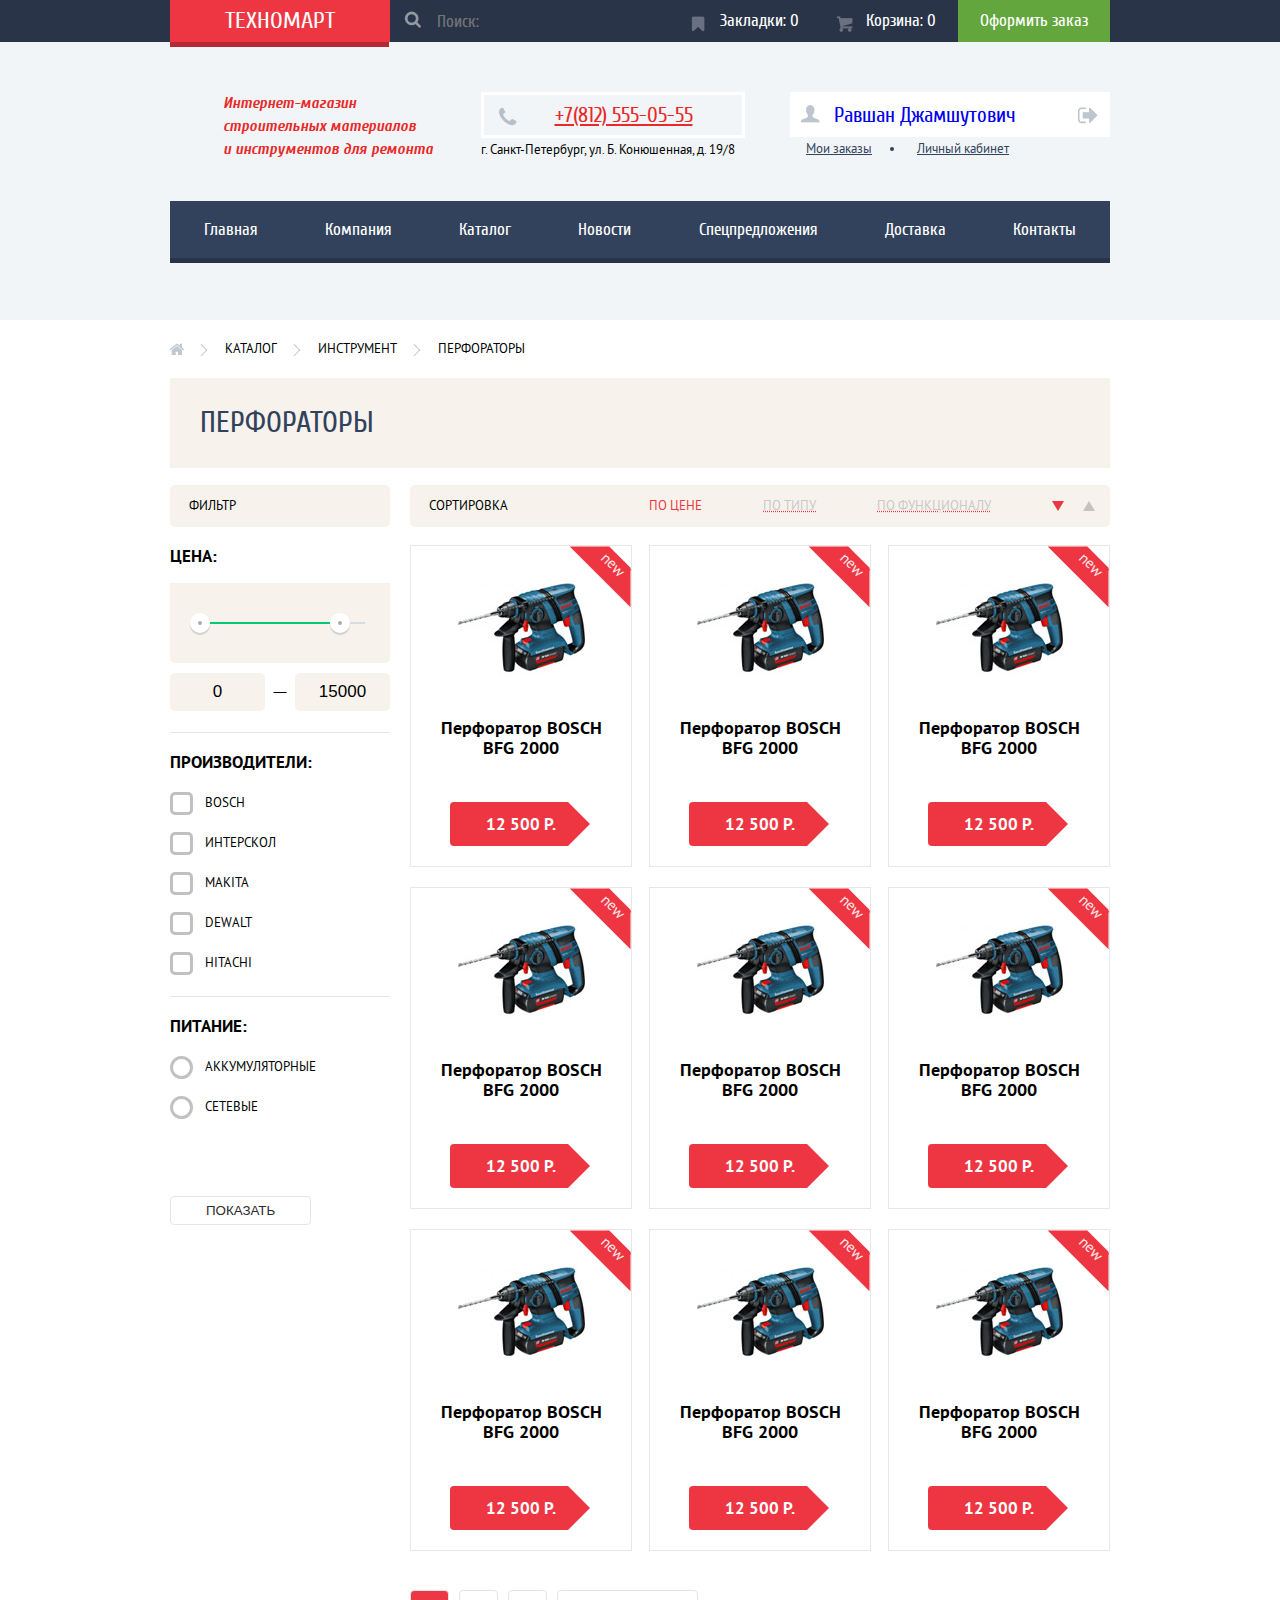
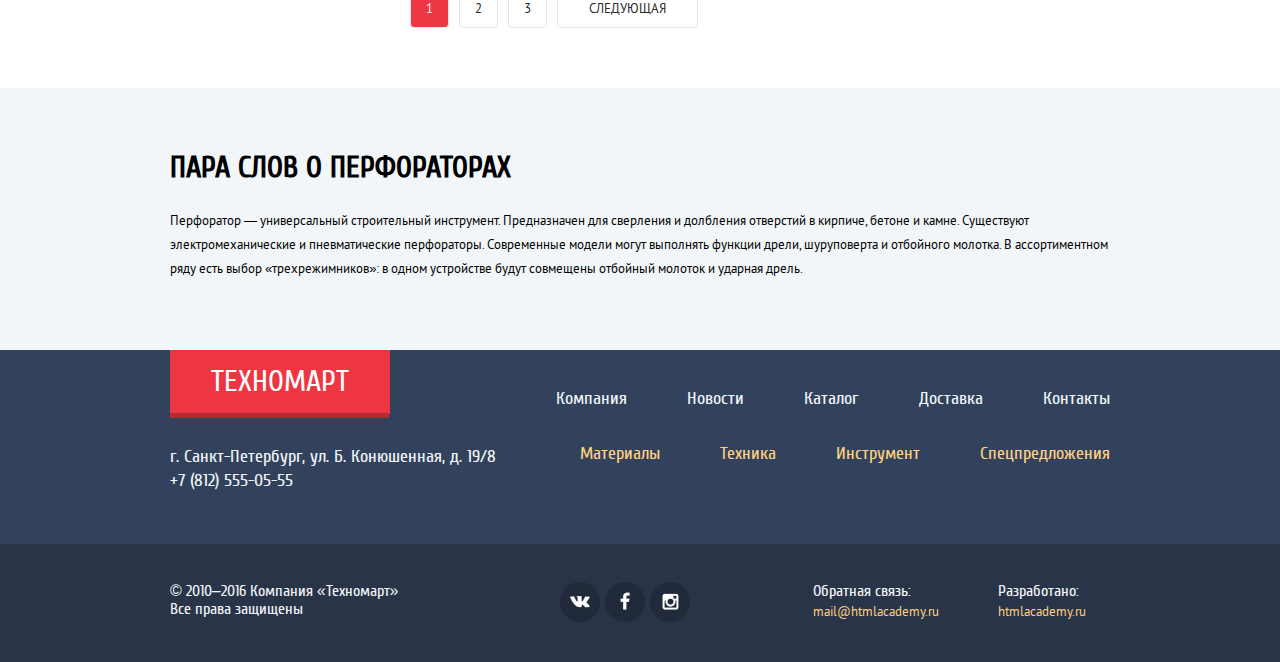
==== commit c62341a4: "lesson-6" ====
--- a/catalog.html
+++ b/catalog.html
@@ -13,12 +13,13 @@
             <a class="logo">Техномарт</a>
           </div>
           <form>
+            <label class="search" for="q"></label>
             <input type="search" name="q" placeholder="Поиск:"> 
-            <input type="submit" value="Найти">
+            <input class="q" id="q" type="submit" value="Найти">
           </form>
           <div class="buy">
-            <a class="buy-item" href="#">Закладки</a>
-            <a class="buy-item" href="#">Корзина</a>
+            <a class="buy-item" href="#">Закладки: 0</a>
+            <a class="buy-item" href="#">Корзина: 0</a>
             <a class="buys" href="#">Оформить заказ</a>
           </div>
         </div>
@@ -91,58 +92,82 @@
             <a class="current">Перфораторы</a>
           </li>
         </ul>
-      </div>
-      <div class="pop-main">
+      </div> 
+      <div class="pop-main catalog">
           <span class="pop-title">Перфораторы</span>
       </div>
       <section class="filter">
-        <h2>Фильтр</h2>
-        <b class="filter-title">Цена:</b>
-        <input type="range" min="0" max="1000" step="10" value="50"> 
-        <form action="https://echo.htmlacademy.ru" method="post">
+         <form action="form.php" method="GET">
+        <div class="goods-title filter">
+          <span class ="filter-title">Фильтр</span>
+        </div>
         <fieldset>
-          <legend>
-            <b class="filter-title">Производители:</b>
+        <legend class="legend-price">Цена:</legend>
+        <div class="range-filter">
+          <div class="range-controls">
+            <div class="scale">
+              <div class="bar" style="margin-left: 0%; width: 80%"></div>
+            </div>
+            <div class="toggle toggle-min"></div>
+            <div class="toggle toggle-max"></div>
+          </div>
+          <div class="price-controls">
+            <label class="min-price">от<input name="min-price" type="text" value="0"></label>
+            <span>—</span>
+            <label class="max-price">до<input name="max-price" type="text" value="15000"></label>
+          </div>
+        </div>
+        </fieldset>
+        <fieldset>
+          <legend class="legend-brand">
+            Производители:
           </legend>
           <ul>
             <li>
-              <input id="BOSCH" type='checkbox' name='BOSCH' checked>
+              <input id="BOSCH" type='checkbox' name='BOSCH'>
+              <label for="BOSCH" class="checkbox-indicator"></label>
               <label for="BOSCH">BOSCH</label>
             </li>
             <li>
-              <input id="interscol" type='checkbox' name='interscol' >
+              <input id="interscol" type='checkbox' name='interscol'>
+              <label for="interscol" class="checkbox-indicator"></label>
               <label for="interscol">ИНТЕРСКОЛ</label>
             </li>
             <li>
-              <input id="MAKIta" type='checkbox' name='MAKIta' checked>
-              <label for="  MAKIta">MAKIta</label>
+              <input id="MAKIta" type='checkbox' name='MAKIta'>
+              <label for="MAKIta" class="checkbox-indicator"></label>
+              <label for="MAKIta">MAKIta</label>
             </li>
             <li>
               <input id="Dewalt" type='checkbox' name='Dewalt'>
+              <label for="Dewalt" class="checkbox-indicator"></label>
               <label for="Dewalt">Dewalt</label>
             </li>
             <li>
               <input id="Hitachi" type='checkbox' name='Hitachi'>
+              <label for="Hitachi" class="checkbox-indicator" ></label>
               <label for="Hitachi">Hitachi</label>
             </li>
           </ul>
         </fieldset>
         <fieldset>
-          <legend>
-            <b class="filter-title">Питание:</b>
+          <legend class="legend-food">
+             Питание: 
           </legend>
           <ul>
             <li>
               <input id="acum" type="radio" name="product-group" value="acum">
+              <label for="acum" class="checkbox-indicator"></label>
               <label for="acum">Аккумуляторные</label>
             </li>
             <li>
               <input id="net" type="radio" name="product-group" value="net">
+              <label for="net" class="checkbox-indicator"></label>
               <label for="net">Сетевые</label>
             </li>
           </ul> 
         </fieldset>
-        <button type="submit">Показать</button>
+        <button class="form-btn" type="submit">Показать</button>
       </form>
       </section>
       <section class="goods">
@@ -150,7 +175,7 @@
           <span class="goods-filter-title">Сортировка</span>
           <div class="goods-filter">
             <a class="current" href="#">по цене</a>
-            <a href="#">по ттипу</a>
+            <a href="#">по типу</a>
             <a href="#">по функционалу</a>
             <div class="icons-updaun">
               <div  class="icon-up current">up</div>
@@ -167,7 +192,6 @@
           <div class="image">
             <img src="./img/snippet-2.jpg" width="127" height="112" alt=""  >
           </div>
-
             <div class="good-model-title">Перфоратор BOSCH</div>
             <div class="good-model">BFG 2000</div>
             <div class="old-price"></div>
@@ -297,9 +321,19 @@
           <a class="current" >1</a>
           <a href="#">2</a>
           <a href="#">3</a>
-          <a href="#">Следующая</a>
+          <a class="pagin-step" href="#">Следующая</a>
         </div>
       </section>
+      <div class="cart">
+        <div class="cart-content">
+          <div class="cart-icon"></div>
+          <span>Товар добавлен в корзину!</span>
+        </div>
+        <div class="cart-btn">
+          <a class="a-pop" href="">Оформить заказ</a>
+          <a class="a-pop" href="">Продолжить покупки</a>
+        </div>
+      </div>
       </main>
       <section class="about-catalog">
         <div class="conteiner">
@@ -358,7 +392,7 @@
         </section>
         <section class="footer-contacts">
           <p>Разработано:</p>
-          <a class="btn" href="https://htmlacademy.ru">HTML Academy</a>
+          <a class="btn" href="https://htmlacademy.ru">htmlacademy.ru</a>
         </section>
       </div>
     </div>
--- a/css/style.css
+++ b/css/style.css
@@ -65,8 +65,7 @@
   display: flex;
   flex-direction: column;
 
-  min-width: 660px;
-  max-width: 940px;
+  width: 940px;
   margin: 0 auto;
   padding: 0 10px;
 
@@ -85,12 +84,14 @@
 main.conteiner {
   flex-direction: row;
   flex-wrap: wrap;
-  justify-content: space-around;
-
-  padding-top: 50px;
+  justify-content: space-between;
+
+  padding-top: 57px;
+  padding-bottom: 86px;
 }
 .conteiner.catalog {
   padding-top: 0;
+  padding-bottom: 0;
 }
 .main-logo {
   display: flex;
@@ -101,7 +102,7 @@
   font-size: 24px;
   line-height: 24px;
 
-  padding: 13px 55px;
+  padding: 9px 55px;
 
   text-transform: uppercase;
 
@@ -112,7 +113,7 @@
   background: #ca2c37;
 }
 .main-logo .logo:after {
-  top: 50px;
+  top: 42px;
   position: absolute;
   content: "";
   left: 0;
@@ -124,11 +125,119 @@
 
   background: #b52933;
 }
+
 .header-buy  form {
+  display: flex;
   flex-grow: 2;
   justify-content: flex-start;
 
   padding-left: 10px;
+}
+.header-buy input[name="q"] {
+  font-family: "Cuprum Regular",  "Arial", sans-serif;
+  font-size: 17px;
+
+  padding-left: 14px;
+
+  color: #dedfe2;
+  border: none;
+  background-color: #293449;
+}
+.header-buy input[name="q"]:placeholder {
+  color: white;
+}
+.search {
+  display: flex;
+
+  width: 19px;
+  height: 42px;
+  margin-left: 4px;
+
+  opacity: 0.5;
+  background: transparent url(../img/sprite.png) -42px 11px no-repeat ;
+}
+.search:hover {
+  opacity: 1;
+}
+.search:active {
+  opacity: 0.5;
+}
+.q {
+  display: none;
+}
+.range-controls {
+  position: relative;
+
+  height: 41px;
+  margin-bottom: 10px;
+  padding-top: 39px;
+  padding-right: 25px;
+  padding-left: 25px;
+
+  border-bottom-right-radius: 5px;
+  border-bottom-left-radius: 5px;
+  background: #f7f3ec;
+}
+.range-controls .scale {
+  height: 2px;
+
+  background: #d7dcde;
+}
+.range-controls .bar {
+  width: 70%;
+  height: 2px;
+
+  background: #00ca74;
+}
+.range-controls .toggle {
+  top: 30px;
+  position: absolute;
+  left: 0;
+
+  width: 4px;
+  height: 4px;
+
+  cursor: pointer;
+
+  border: 8px solid #ffffff;
+  border-radius: 50%;
+  background: #ababab;
+  box-shadow: 0 2px 1px 0 #cfcfcf;
+}
+
+.range-controls .toggle-min {
+  left: 20px;
+}
+
+.range-controls .toggle-max {
+  left: 160px;
+}
+.price-controls {
+  display: flex;
+  justify-content: space-between;
+}
+.price-controls label {
+  font-size: 0;
+
+  padding: 0;
+}
+
+.price-controls input {
+  font-size: 17px;
+  line-height: 18px;
+
+  width: 95px;
+  padding: 10px 0;
+
+  text-align: center;
+
+  border: none;
+  border-radius: 5px;
+  outline: none;
+  background: #f7f3ec;
+}
+.price-controls span {
+  line-height: 38px;
 }
 .header-buy .buy {
   font-family: "Cuprum Regular",  "Arial", sans-serif;
@@ -145,7 +254,7 @@
 
   justify-content: center;
 
-  padding: 16px 20px;
+  padding: 12px 22px;
 
   text-decoration: none;
 
@@ -156,6 +265,10 @@
 }
 .buy a:hover {
   background: #212a3a;
+}
+.buy a:active {
+  color: #b8b9bb;
+  background: #161d29;
 }
 .buy-item::after {
   top: 15px;
@@ -181,6 +294,9 @@
 .buy-item:hover::after {
   opacity: 1;
 }
+.buy-item:active::after {
+  opacity: 0.3;
+}
 .buys {
   background: #63a63e;
 }
@@ -193,6 +309,7 @@
   justify-content: space-between;
 
   width: 100%;
+  padding-bottom: 26px;
 
   align-items: flex-start;
 }
@@ -207,6 +324,9 @@
   font-style: italic;
   line-height: 23px;
 
+  width: 212px;
+  padding-left: 53px;
+
   color: #e9292a;
 }
 .header-phone {
@@ -370,7 +490,7 @@
 }
 .main-navigation {
   width: 100%;
-  padding-bottom: 60px;
+  padding-bottom: 44px;
 }
 .skyline {
   display: flex;
@@ -390,7 +510,7 @@
   flex-grow: 1;
   justify-content: center;
 
-  padding: 22px 0 ;
+  padding: 20px 0 ;
 
   text-decoration: none;
 
@@ -415,13 +535,81 @@
   justify-content: space-between;
 
   width: 100%;
-
-  direction: row;
-}
-.slide {
+  padding-bottom: 27px;
+}
+.slider {
   position: relative;
 }
-
+.slider-inner {
+  overflow: hidden;
+
+  width: 620px;
+  height: 266px;
+}
+.slider input {
+  display: none;
+}
+.slider-controls {
+  position: absolute;
+  bottom: 38px;
+  z-index: 10;
+  left: 300px;
+
+  display: flex;
+  flex-direction: row;
+  justify-content: space-between;
+
+  width: 30px;
+}
+.slider-controls label {
+  display: flex;
+
+  width: 6px;
+  height: 6px;
+
+  cursor: pointer;
+
+  border: 2px solid white;
+  border-radius: 5px;
+  background-color: white;
+}
+#slider-btn-up:checked ~ .slider-controls label[for="slider-btn-up"] {
+  background-color: red;
+}
+#slider-btn-daun:checked ~ .slider-controls label[for="slider-btn-daun"] {
+  background-color: red;
+}
+#slider-btn-up:checked ~ .slider-inner .gallery-content {
+  transform: translate(0);
+}
+#slider-btn-daun:checked ~ .slider-inner .gallery-content {
+  transform: translate(0, -266px);
+}
+[class^="slider-icon"] {
+  top: 115px;
+  position: absolute;
+  z-index: 10;
+  left: 24px;
+
+  display: flex;
+
+  width: 26px;
+  height: 42px;
+
+  cursor: pointer;
+
+  background: transparent url(../img/sprite.png) -249px 0 no-repeat;
+}
+.slider-icon-daun {
+  top: 115px;
+  left: 575px;
+
+  background-position: -217px 0;
+}
+.gallery-content {
+  display: flex;
+  flex-direction: column;
+}
 .gallery-prev {
   top: 47px;
   position: absolute;
@@ -453,7 +641,7 @@
   font-family: "Cuprum Regular", "Arial", sans-serif;
   font-size: 14px;
   line-height: 14px;
-  bottom: 22px;
+  bottom: 38px;
   left: 25px;
 
   padding: 14px 49px;
@@ -488,6 +676,18 @@
 
   align-items: flex-start;
 }
+.instrument {
+  background-color: #4aafde;
+}
+.tehnic {
+  background-color: #cc79d1;
+}
+.sales {
+  background-color: #85d179;
+}
+.deliver {
+  background-color: #f6b22d;
+}
 .new {
   right: -22px;
   top: 7px;
@@ -570,10 +770,15 @@
   justify-content: space-between;
 
   width: 100%;
+  margin-bottom: 17px;
 
   background: #f7f3ec;
 
   align-items: center;
+}
+
+.filter .price-controls .max-price {
+  padding: 0;
 }
 
 .pop-title {
@@ -581,7 +786,7 @@
   font-size: 30px;
   line-height: 30px;
 
-  padding: 33px 30px;
+  padding: 30px 30px;
 
   text-transform: uppercase;
 
@@ -594,8 +799,6 @@
   font-size: 14px;
   line-height: 18px;
 
-  display: flex;
-
   margin-right: 24px;
   padding: 12px 55px;
 
@@ -612,13 +815,7 @@
 .a-pop:active {
   background: #ba2732;
 }
-.brand {
-  box-sizing: border-box;
-  width: 220px;
-  height: 145px;
-
-  border: 1px solid #e7e7e7;
-}
+
 .breadcrumbs {
   width: 100%;
 }
@@ -630,7 +827,141 @@
   flex-direction: column;
   flex-wrap: wrap;
 
-  max-width: 220px;
+  width: 220px;
+}
+.filter h2 {
+  text-transform: uppercase;
+}
+.filter ul {
+  margin: 0;
+  padding: 0;
+
+  list-style: none;
+}
+.filter li {
+  position: relative;
+
+  padding-bottom: 16px;
+}
+.filter label:last-child {
+  padding-left: 35px;
+
+  text-transform: uppercase;
+}
+.filter li:last-child {
+  padding-bottom: 0;
+}
+fieldset {
+  margin: 0;
+  padding: 0;
+  padding-bottom: 21px;
+
+  border: none;
+}
+legend:not(.legend-price) {
+  border-top: 1px solid #e5e5e5;
+}
+legend {
+  font-family: "PT Sans Regular", Arial, sans-serif;
+  font-size: 17px;
+  font-weight: bold;
+  line-height: 30px;
+
+  display: block;
+
+  width: 100%;
+  padding: 14px 0;
+
+  text-transform: uppercase;
+}
+.legend-price {
+  padding: 12px 0;
+}
+.filter input[type="checkbox"],
+.filter input[type="radio"] {
+  display: none;
+}
+.filter input[type="checkbox"] + .checkbox-indicator,
+.filter input[type="radio"] + .checkbox-indicator {
+  top: 1px;
+  position: absolute;
+  left: 0;
+
+  box-sizing: border-box;
+  width: 23px;
+  height: 23px;
+
+  border: 3px solid #c1c1c1;
+  border-radius: 5px;
+}
+
+.filter input[type="checkbox"]:checked + .checkbox-indicator::before {
+  top: 6px;
+  position: absolute;
+  content: "";
+  z-index: 10;
+  left: 0;
+
+  width: 14px;
+  height: 5px;
+
+  border-radius: 3px;
+  background-color: #c1c1c1;
+}
+.filter input[type="checkbox"]:checked + .checkbox-indicator::after {
+  top: 2px;
+  position: absolute;
+  content: "";
+  left: 5px;
+
+  width: 20px;
+  height: 5px;
+
+  border: 2px solid white;
+  border-radius: 3px;
+  background-color: #c1c1c1;
+}
+
+.filter input[type="checkbox"]:checked + .checkbox-indicator::before {
+  transform: rotate(45deg);
+}
+
+.filter input[type="checkbox"]:checked + .checkbox-indicator::after {
+  transform: rotate(-45deg);
+}
+.filter input[type="radio"] + .checkbox-indicator {
+  border: 3px solid #c1c1c1;
+  border-radius: 50%;
+}
+.filter input[type="radio"]:checked + .checkbox-indicator::before {
+  top: 4px;
+  position: absolute;
+  content: "";
+  left: 4px;
+
+  width: 9px;
+  height: 9px;
+
+  border-radius: 50%;
+  background-color: #c1c1c1;
+}
+.filter input[type="checkbox"] + .checkbox-indicator:hover,
+.filter input[type="radio"] + .checkbox-indicator:hover {
+  border-color: #b5b5b5;
+}
+.filter input[type="checkbox"] + .checkbox-indicator:hover::after,
+.filter input[type="checkbox"] + .checkbox-indicator:hover::before,
+.filter input[type="radio"] + .checkbox-indicator:hover::before {
+  background-color: #b5b5b5;
+}
+
+.filter input[type="checkbox"]:disabled + .checkbox-indicator,
+.filter input[type="radio"]:disabled + .checkbox-indicator {
+  border-color: #e9e9e9;
+}
+.filter input[type="checkbox"]:disabled + .checkbox-indicator::after,
+.filter input[type="checkbox"]:disabled + .checkbox-indicator::before {
+  background-color: #e9e9e9;
 }
 .goods {
   display: flex;
@@ -649,13 +980,17 @@
   justify-content: space-between;
 
   width: 100%;
-  margin-top: 20px;
+  margin-bottom: 18px;
 
   text-transform: uppercase;
 
+  border-radius: 5px;
   background-color: #f7f3ec;
 
   align-items: center;
+}
+.goods-title.filter {
+  margin-bottom: 2px;
 }
 .icons-updaun {
   display: flex;
@@ -698,7 +1033,11 @@
 .icon-baun.current {
   border-bottom-color: #ee3643;
 }
-.goods-filter-title {
+.goods-filter-title,
+.filter-title {
+  font-size: 13px;
+  line-height: 18px;
+
   flex-grow: 2;
 
   padding: 12px 19px;
@@ -741,7 +1080,7 @@
 
   width: 220px;
   height: 320px;
-  margin: 20px 0;
+  margin-bottom: 20px;
 
   border: 1px solid #e7e7e7;
 
@@ -869,16 +1208,38 @@
   background: #ffffff;
 }
 .price {
+  position: relative;
+
   margin-bottom: 20px;
 }
+.price::after {
+  right: -20px;
+  top: 0;
+  position: absolute;
+  content: "";
+
+  display: flex;
+
+  width: 0;
+  height: 0;
+
+  border: 22px solid #ffffff;
+  border-left-color: #ee3643;
+}
 .brand {
   display: flex;
   justify-content: center;
 
-  margin: 20px 0;
+  box-sizing: border-box;
+  width: 220px;
+  height: 145px;
+  margin-top: 20px;
+
+  border: 1px solid #e7e7e7;
 
   align-items: center;
 }
+
 .brand:hover {
   box-shadow: 0 0 20px -10px;
 }
@@ -907,6 +1268,7 @@
   line-height: 24px;
 
   margin-top: 0;
+  margin-bottom: 16px;
 
   text-transform: uppercase;
 
@@ -914,6 +1276,7 @@
 }
 .about-section .about-about {
   margin-bottom: 70px;
+  padding-right: 526px;
 }
 .about-about {
   width: 100%;
@@ -970,23 +1333,29 @@
   display: flex;
   flex-direction: column;
   justify-content: flex-start;
+
+  width: 274px;
 }
 
 .delivery {
+  display: none;
+
   background: transparent url(../img/delivery-shadow.png) 236px 0 no-repeat;
 }
 .credit {
-  display: none;
-
   background: transparent url(../img/credit-shadow.png) 236px 0 no-repeat;
 }
-
+.credit > .about-items {
+  width: 280px;
+}
 .guarant {
   display: none;
 
   background: transparent url(../img/guarant-shadow.png) 310px 14px no-repeat;
 }
-
+.guarant > .about-items {
+  width: 318px;
+}
 .conteiner.contact {
   flex-direction: row;
   justify-content: space-between;
@@ -1006,8 +1375,14 @@
   display: flex;
   flex-direction: column;
 }
+.section-contact {
+  display: none;
+}
 .contact-map {
   width: 300px;
+}
+.contact-map .a-pop {
+  margin: 0;
 }
 .contact-map img {
   margin: 40px 0;
@@ -1015,6 +1390,12 @@
 }
 .contact-about {
   width: 540px;
+}
+.contact-about .a-pop {
+  padding-right: 40px;
+  padding-left: 40px;
+
+  align-self: flex-start;
 }
 .contact-list {
   font-family: "Cuprum Regular", "Arial", sans-serif;
@@ -1043,27 +1424,26 @@
 .contact-list li:not(:last-child) {
   margin-bottom: 22px;
 }
-.map {
-  display: none;
-}
+
 .map form {
   display: none;
 }
 .paginator {
   display: flex;
 
-  margin-top: 32px;
+  margin-top: 19px;
   margin-bottom: 60px;
 
   align-items: center;
 }
-.paginator a {
+.paginator a,
+.form-btn {
   display: flex;
   justify-content: center;
 
   box-sizing: border-box;
   margin-right: 10px;
-  padding: 10px 18px;
+  padding: 6px 15px;
 
   text-decoration: none;
   text-transform: uppercase;
@@ -1071,18 +1451,30 @@
   color: #2b2b2b;
   border: 1px solid #e5e5e5;
   border-radius: 4px;
+  background-color: #ffffff;
 
   align-items: center;
 }
-.paginator a:hover {
+.paginator a:hover,
+.form-btn:hover {
   border-color: #bdc6ca;
 }
-.paginator a:active {
+.paginator a:active,
+.form-btn:active {
   border-color: #ee3744;
 }
 .paginator .current {
   color: #fef5f5;
   background-color: #ee3744;
+}
+.paginator .pagin-step {
+  padding-right: 31px;
+  padding-left: 31px;
+}
+.form-btn {
+  margin-top: 56px;
+  padding-right: 35px;
+  padding-left: 35px;
 }
 .about-catalog {
   padding-top: 43px;
@@ -1095,19 +1487,22 @@
   font-size: 30px;
   line-height: 24px;
 
-  margin-bottom: 24px;
+  margin-bottom: 16px;
 
   text-transform: uppercase;
 }
 .footer-menu,
-.footer-menu-last,
-.footer-contact .conteiner {
+.footer-menu-last {
   display: flex;
   flex-direction: row;
   flex-wrap: wrap;
   justify-content: space-between;
 
   width: 100%;
+}
+.footer-contact .conteiner {
+  flex-direction: row;
+  justify-content: space-between;
 }
 .footer-menu-last {
   padding-top: 31px;
@@ -1151,7 +1546,7 @@
 .footer-head a:active {
   text-decoration: none;
 
-  color: #a2a9b3;
+  opacity: 0.5;
 }
 .footer-head li:last-child {
   padding-right: 0;
@@ -1160,10 +1555,10 @@
   font-size: 30px;
   line-height: 30px;
 
-  padding: 21px 41px;
+  padding: 17px 41px;
 }
 .footer-menu .logo:after {
-  top: 72px;
+  top: 63px;
   left: 0;
 }
 .footer-last li {
@@ -1204,6 +1599,15 @@
 
   color: #f1f5f7;
 }
+.footer-contacts {
+  flex-grow: 1;
+  justify-content: center;
+}
+.footer-contacts:last-child {
+  flex-grow: 0;
+
+  padding-right: 24px;
+}
 .footer-contacts a {
   text-decoration: none;
 
@@ -1219,6 +1623,10 @@
 }
 .footer-social {
   display: flex;
+  flex-grow: 4;
+  justify-content: center;
+
+  margin-left: 44px;
 }
 .social-btn {
   font-size: 0;
@@ -1246,13 +1654,13 @@
   background-color: #ee3643;
 }
 .crumb {
-  margin: 22px 0;
+  margin: 17px 0;
 }
 .crumb li {
   position: relative;
 
   padding: 0 15px;
-  padding-left: 28px;
+  padding-left: 26px;
 }
 .crumb li:first-child {
   padding-right: 15px;
@@ -1289,3 +1697,205 @@
 
   background: transparent url(../img/sprite.png) -196px 4px no-repeat;
 }
+/*товар в корзине, обратная форма, карта*/
+.cart,
+.write-us {
+  top: 47px;
+  position: relative;
+  position: fixed;
+  z-index: 20;
+  left: 358px;
+
+  display: none;
+  flex-direction: column;
+
+  width: 620px;
+
+  border-top: 7px solid #ee3643;
+  box-shadow: 0 14px 50px -11px;
+}
+.map {
+  position: relative;
+
+  height: 446px;
+
+  box-shadow: 0 14px 50px -11px;
+}
+.cart::after,
+.write-us::after,
+.map::after {
+  right: 5px;
+  top: 17px;
+  position: absolute;
+  content: "";
+
+  width: 28px;
+  height: 6px;
+
+  transform: rotate(45deg);
+
+  border-radius: 3px;
+  background-color: #ee3643;
+}
+
+.cart::before,
+.write-us::before,
+.map::before {
+  right: 5px;
+  top: 17px;
+  position: absolute;
+  content: "";
+
+  width: 28px;
+  height: 6px;
+
+  transform: rotate(-45deg);
+
+  border-radius: 3px;
+  background-color: #ee3643;
+}
+
+.cart-icon {
+  position: relative;
+
+  display: flex;
+
+  width: 65px;
+  height: 65px;
+
+  border-radius: 50%;
+  background-color: #63a63e;
+}
+.cart-icon::after {
+  top: 38px;
+  position: absolute;
+  content: "";
+  left: 11px;
+
+  width: 21px;
+  height: 7px;
+
+  transform: rotate(45deg);
+
+  border-radius: 3px;
+  background-color: white;
+}
+.cart-icon::before {
+  top: 31px;
+  position: absolute;
+  content: "";
+  left: 20px;
+
+  width: 39px;
+  height: 7px;
+
+  transform: rotate(-45deg);
+
+  border-radius: 3px;
+  background-color: white;
+}
+.cart-content,
+.write-content {
+  display: flex;
+  flex-direction: row;
+  justify-content: center;
+
+  width: 100%;
+  padding-top: 47px;
+  padding-bottom: 50px;
+
+  background-color: white;
+
+  align-items: center;
+}
+.cart-content span {
+  font-family: "Cuprum Regular", "Arial", sans-serif;
+  font-size: 30px;
+  line-height: 18px;
+
+  padding-left: 33px;
+}
+.cart-btn {
+  display: flex;
+  flex-direction: row;
+  justify-content: space-between;
+
+  padding: 37px 80px;
+
+  background-color: #f1f1f1;
+}
+.cart-btn .a-pop {
+  margin: 0;
+}
+.cart-btn .a-pop:first-child {
+  padding-right: 60px;
+  padding-left: 60px;
+}
+.cart-btn .a-pop:last-child {
+  padding-right: 48px;
+  padding-left: 44px;
+
+  color: #000000;
+  background-color: #ffffff;
+}
+.write-content {
+  display: flex;
+  flex-wrap: wrap;
+
+  width: auto;
+  padding: 0 80px;
+}
+.contact-form {
+  display: flex;
+  flex-direction: row;
+  flex-wrap: wrap;
+  justify-content: space-between;
+
+  padding-top: 47px;
+  padding-bottom: 37px;
+}
+.name,
+.email,
+.text {
+  display: flex;
+  flex-direction: column;
+}
+.contact-form input[name="email"],
+.contact-form input[name="name"],
+.contact-form textarea[name="text"] {
+  box-sizing: border-box;
+  width: 220px;
+  padding: 0 14px;
+  padding-top: 8px ;
+  padding-bottom: 10px;
+
+  border: 2px solid #d7dcde ;
+  border-radius: 2px;
+}
+.contact-form textarea[name="text"] {
+  box-sizing: border-box;
+  width: 460px;
+  height: 111px;
+
+  resize: none;
+}
+.contact-form label {
+  font-family: "Cuprum Regular", "Arial", sans-serif;
+  font-size: 18px;
+  line-height: 18px;
+
+  margin-bottom: 12px;
+}
+.text label {
+  margin-top: 20px;
+}
+.write-us-btn {
+  padding: 37px 80px;
+
+  background-color: #f1f1f1;
+}
+.write-us .a-pop {
+  width: 100%;
+
+  background-color: #ee3643;
+}
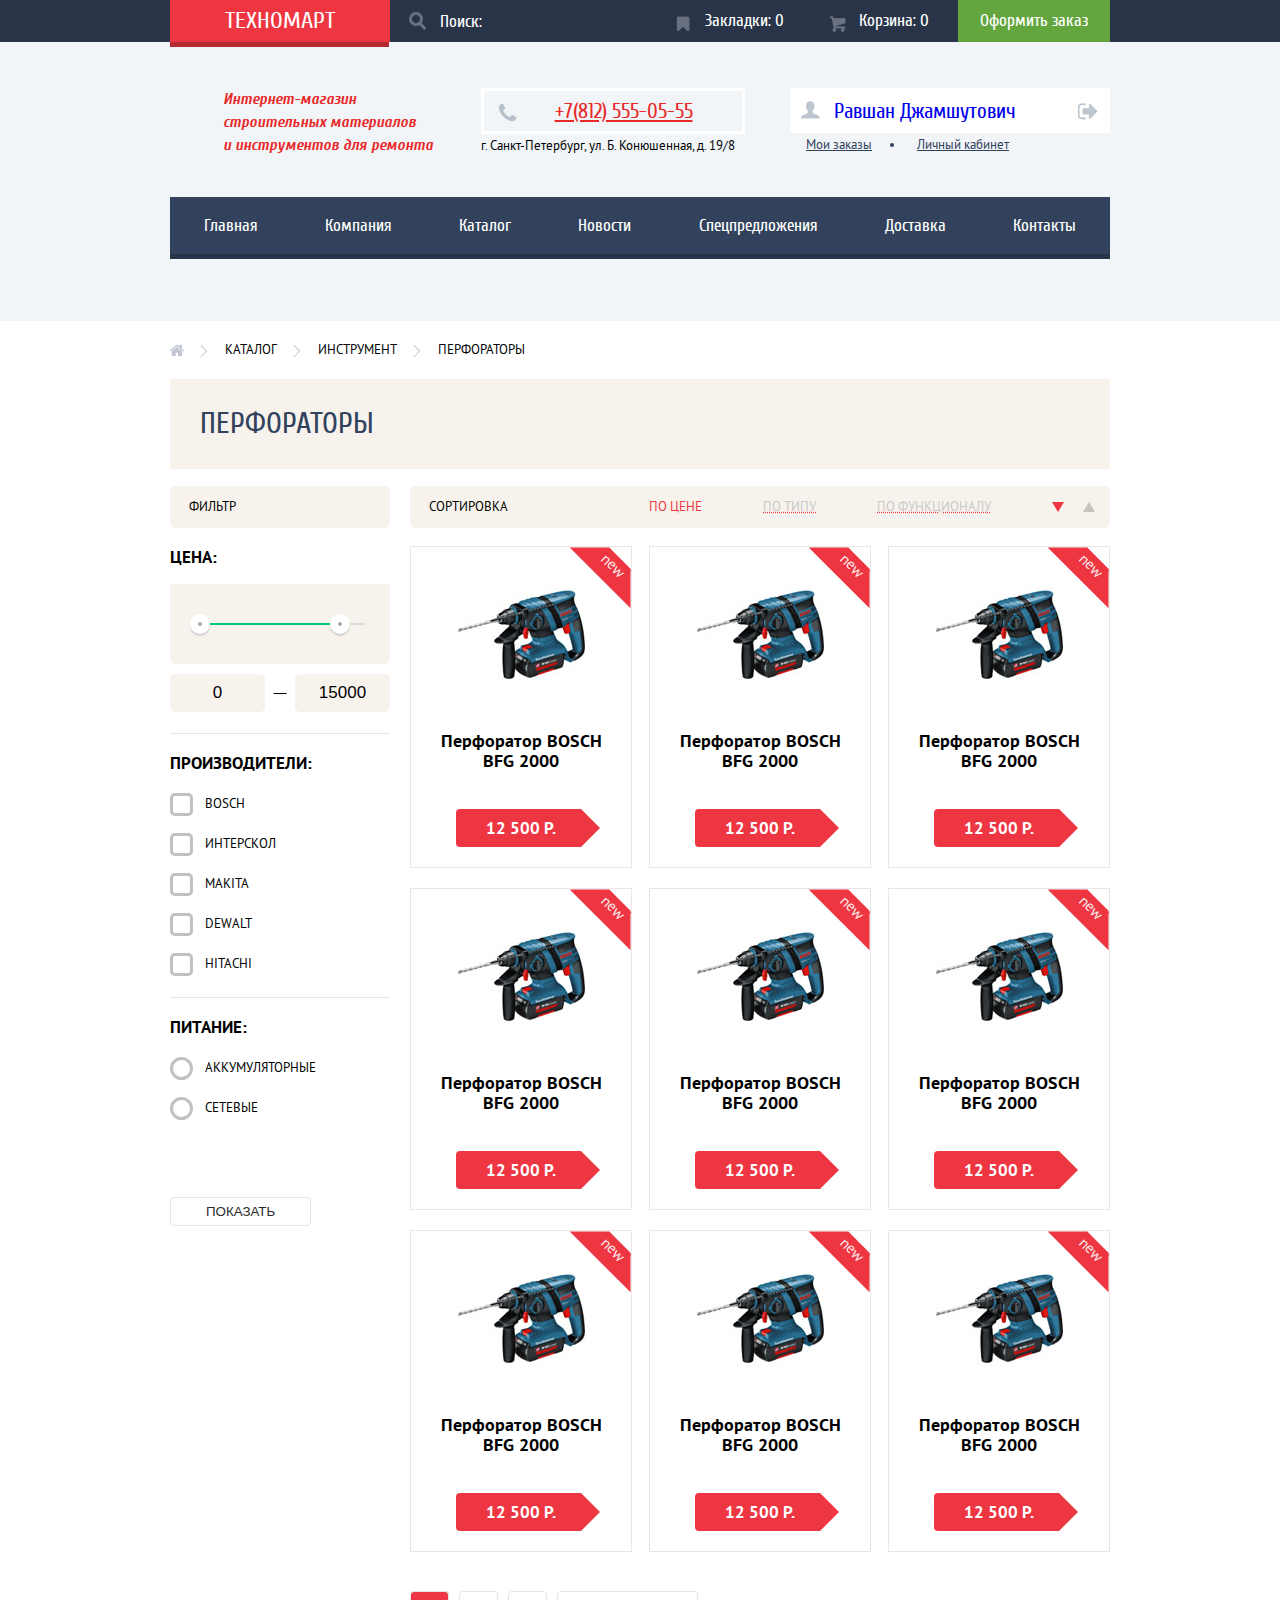
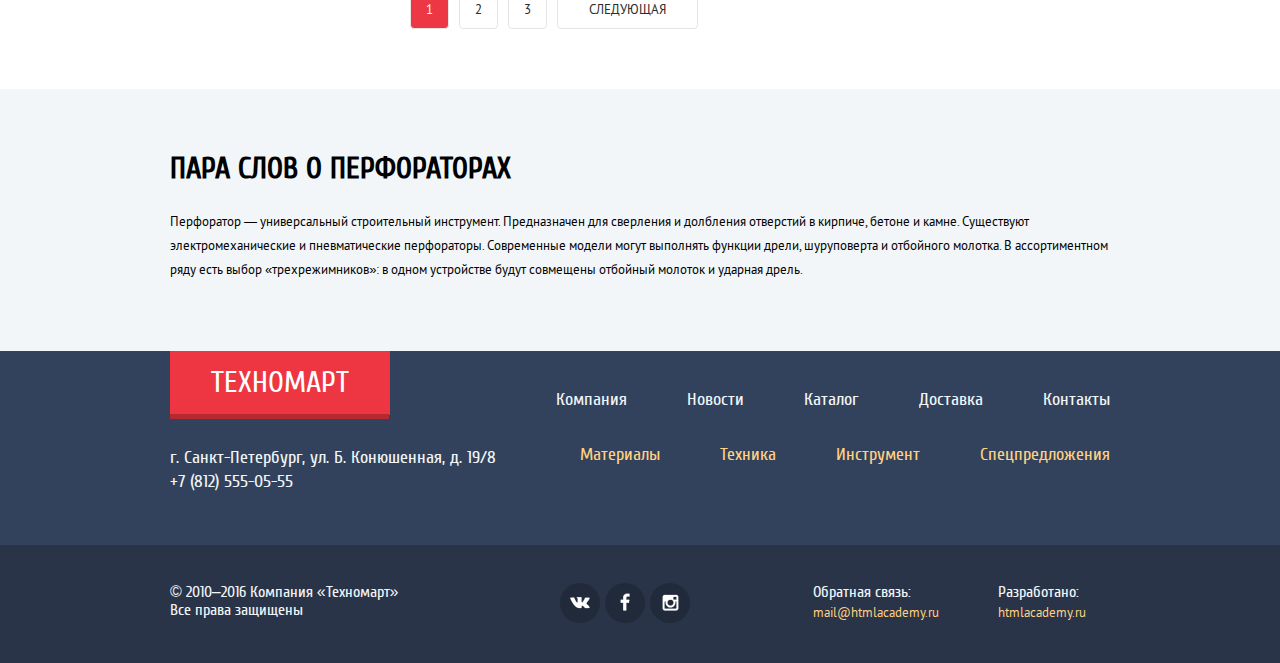
==== commit 92544093: "15,05,2016" ====
--- a/catalog.html
+++ b/catalog.html
@@ -13,9 +13,8 @@
             <a class="logo">Техномарт</a>
           </div>
           <form>
-            <label class="search" for="q"></label>
-            <input type="search" name="q" placeholder="Поиск:"> 
-            <input class="q" id="q" type="submit" value="Найти">
+            <input  type="search" name="q" placeholder="Поиск:"> 
+            <button class="q" id="q" type="submit" value="Найти">Найти</button> 
           </form>
           <div class="buy">
             <a class="buy-item" href="#">Закладки: 0</a>
@@ -51,7 +50,7 @@
           <nav class="main-navigation">
             <ul class="skyline">
               <li>
-                <a href="#">Главная</a>
+                <a href="./index.html">Главная</a>
               </li>
               <li>
                 <a href="#">Компания</a>
--- a/css/style.css
+++ b/css/style.css
@@ -127,44 +127,104 @@
 }
 
 .header-buy  form {
-  display: flex;
-  flex-grow: 2;
-  justify-content: flex-start;
-
-  padding-left: 10px;
-}
-.header-buy input[name="q"] {
+  position: relative;
+  display: flex;
+  flex-grow: 4;
+  justify-content: flex-start; 
+}
+
+.search {
+  display: flex;
+  background: transparent url(../img/sprite.png) -42px 1px no-repeat;
+  position: absolute;
+
+  top: 9px;
+  width: 19px;
+  height: 23px;
+  margin-left: 4px;
+
+  opacity: 0.5;
+}
+.header-buy input[type="search"] {
   font-family: "Cuprum Regular",  "Arial", sans-serif;
   font-size: 17px;
 
-  padding-left: 14px;
-
-  color: #dedfe2;
+  padding-left: 50px;
+  height: 42px;
+  color: #000000;
   border: none;
   background-color: #293449;
-}
-.header-buy input[name="q"]:placeholder {
-  color: white;
-}
-.search {
-  display: flex;
-
-  width: 19px;
-  height: 42px;
-  margin-left: 4px;
-
-  opacity: 0.5;
-  background: transparent url(../img/sprite.png) -42px 11px no-repeat ;
-}
-.search:hover {
-  opacity: 1;
+  flex-grow: 1;
+} 
+.header-buy input[type="search"]:hover {
+  background-color: #212a3a;
+}
+.header-buy input[type="search"]:focus {
+  background-color: white;
+} 
+.header-buy input[type="search"]::-moz-placeholder {
+  color: #ffffff;
+}
+.header-buy input[type="search"]::-webkit-input-placeholder {
+  color: #ffffff;
+}
+.header-buy .q:hover::after {
+  background-color: #ffffff; 
+}
+.header-buy .q:hover::before {
+  border-color: #ffffff;
+}
+.header-buy .q:active::after {
+  background-color: #6a7180; 
+}
+.header-buy .q:active::before {
+  border-color: #6a7180;
+}
+.header-buy input[name="q"]:focus + .q::after {
+  background-color: red;
+}
+.header-buy input[name="q"]:focus + .q::before {
+  border-color: red;
 }
 .search:active {
   opacity: 0.5;
 }
 .q {
-  display: none;
-}
+  position: absolute;
+  top: 10px;
+  left: 16px;
+  width: 22px;
+  height: 22px;
+  font-size: 0;
+  background-color: transparent;
+  border: 0;
+  outline: 0;
+  cursor: pointer;
+}
+.q::after {    
+    left: 11px;
+    top: 14px;
+    position: absolute;
+    content: "";
+    width: 10px;
+    height: 3px;
+    transform: rotate(45deg);
+    border-radius: 3px;
+    background-color: #6a7180;
+}
+.q::before {    
+    left: 3px;
+    top: 2px;
+    position: absolute;
+    content: "";
+    width: 8px;
+    height: 8px;
+    transform: rotate(45deg);
+    border-radius: 50%;
+    background-color: transparent;
+    border: 3px solid #6a7180;
+}
+
 .range-controls {
   position: relative;
 
@@ -262,6 +322,7 @@
 }
 a.buy-item {
   padding-left: 45px;
+  flex-grow: 1;
 }
 .buy a:hover {
   background: #212a3a;
@@ -314,7 +375,7 @@
   align-items: flex-start;
 }
 .about-title {
-  padding-top: 50px;
+  padding-top: 46px;
 
   background: #f1f5f7;
 }
@@ -454,7 +515,7 @@
   justify-content: center;
 
   margin-left: 10px;
-  padding: 15px 27px;
+  padding: 15px 24px;
 
   text-decoration: none;
 
@@ -466,7 +527,7 @@
 .sign:first-child {
   position: relative;
 
-  padding-left: 50px;
+  padding-left: 49px;
 }
 .sign:first-child::after {
   top: 14px;
@@ -488,9 +549,15 @@
 .sign:hover::after {
   opacity: 1;
 }
+.sign:active {
+  color: #c9c9c9;
+}
+.sign:active::after {
+  opacity: 0.3;
+}
 .main-navigation {
   width: 100%;
-  padding-bottom: 44px;
+  padding-bottom: 49px;
 }
 .skyline {
   display: flex;
@@ -546,6 +613,7 @@
   width: 620px;
   height: 266px;
 }
+
 .slider input {
   display: none;
 }
@@ -606,9 +674,51 @@
 
   background-position: -217px 0;
 }
+ 
+
+.text-slider::before,
+.text-slider::after {
+  position: absolute;
+  width: 100%;
+  background: transparent;
+  text-align: left;
+  box-sizing: border-box;
+  transition: transform 0.3s ease-in-out;
+}
+.text-slider::before {
+  font-family: "Cuprum Regular", "Arial", sans-serif;
+  padding: 30px;
+  padding-left: 24px;
+  color: #fff;
+  font-size: 36px;
+  line-height: 30px;
+  font-weight: bold;  
+  content: attr(data-title);
+  text-transform: uppercase;
+}
+.text-slider::after {
+  font-size: 18px;
+  padding: 0 30px;
+  padding-left: 26px;
+  color: #fff;
+  content: attr(data-description);
+}
+.slide-1::after {
+  top: 65px;
+}
+.slide-1::before  {
+  top: -4px;
+}
+.slide-2::after {
+  top: 325px;
+}
+.slide-2::before  {
+top: 261px;
+}
 .gallery-content {
   display: flex;
   flex-direction: column;
+  position: relative;
 }
 .gallery-prev {
   top: 47px;
@@ -1191,7 +1301,7 @@
   font-weight: bold;
   line-height: 18px;
 
-  padding: 13px 36px;
+  padding: 10px 30px;
 
   text-transform: uppercase;
 
@@ -1213,7 +1323,7 @@
   margin-bottom: 20px;
 }
 .price::after {
-  right: -20px;
+  right: -33px;
   top: 0;
   position: absolute;
   content: "";
@@ -1223,7 +1333,7 @@
   width: 0;
   height: 0;
 
-  border: 22px solid #ffffff;
+  border: 19px solid #ffffff;
   border-left-color: #ee3643;
 }
 .brand {
@@ -1315,7 +1425,7 @@
 .about-menu li {
   list-style: none;
 }
-.about-menu li:hover a {
+.about-menu li:hover a:not(.current){
   color: #ffffff;
   background: #293449;
 }
@@ -1338,11 +1448,12 @@
 }
 
 .delivery {
-  display: none;
+ 
 
   background: transparent url(../img/delivery-shadow.png) 236px 0 no-repeat;
 }
 .credit {
+   display: none;
   background: transparent url(../img/credit-shadow.png) 236px 0 no-repeat;
 }
 .credit > .about-items {
@@ -1375,7 +1486,12 @@
   display: flex;
   flex-direction: column;
 }
-.section-contact {
+.section-contact { 
+  display: flex;
+  flex-direction: row;
+  justify-content: space-between;
+}
+.section-contact-show {
   display: none;
 }
 .contact-map {
@@ -1714,18 +1830,60 @@
   border-top: 7px solid #ee3643;
   box-shadow: 0 14px 50px -11px;
 }
+.write-us-show {
+  display: block;
+  animation: write-us-up 0.6s;
+}
+
+.write-us-animations {
+
+}
+@keyframes write-us-up{
+  0%   {
+    transform: translateY(-2000px);
+  }
+  70%  {
+    transform: translateY(30px);
+  }
+  90%  {
+    transform: translateY(-10px);
+  }
+  100% {
+    transform: translateY(0);
+  }
+}
+
 .map {
+  display: none;
   position: relative;
 
   height: 446px;
 
   box-shadow: 0 14px 50px -11px;
 }
+.map-show {
+  display: block;
+}
+.map-close,
+ .write-us-close{
+  position: absolute;
+  top: 8px;
+  right: 8px;
+  width: 22px;
+  height: 22px;
+
+  font-size: 0;
+
+  background-color: transparent;
+  border: 0;
+  outline: 0;
+  cursor: pointer;
+}
 .cart::after,
-.write-us::after,
-.map::after {
-  right: 5px;
-  top: 17px;
+.write-us-close::after,
+.map-close::after {
+  right: -3px;
+  top: 8px;
   position: absolute;
   content: "";
 
@@ -1739,10 +1897,10 @@
 }
 
 .cart::before,
-.write-us::before,
-.map::before {
-  right: 5px;
-  top: 17px;
+.write-us-close::before,
+.map-close::before {
+  right: -3px;
+  top: 8px;
   position: absolute;
   content: "";
 
@@ -1841,7 +1999,8 @@
 .write-content {
   display: flex;
   flex-wrap: wrap;
-
+  justify-content: space-between;
+  margin-bottom: 37px;
   width: auto;
   padding: 0 80px;
 }
@@ -1850,9 +2009,8 @@
   flex-direction: row;
   flex-wrap: wrap;
   justify-content: space-between;
-
-  padding-top: 47px;
-  padding-bottom: 37px;
+  background-color: white;
+  padding-top: 47px; 
 }
 .name,
 .email,
@@ -1891,7 +2049,7 @@
 }
 .write-us-btn {
   padding: 37px 80px;
-
+  width: 100%;
   background-color: #f1f1f1;
 }
 .write-us .a-pop {
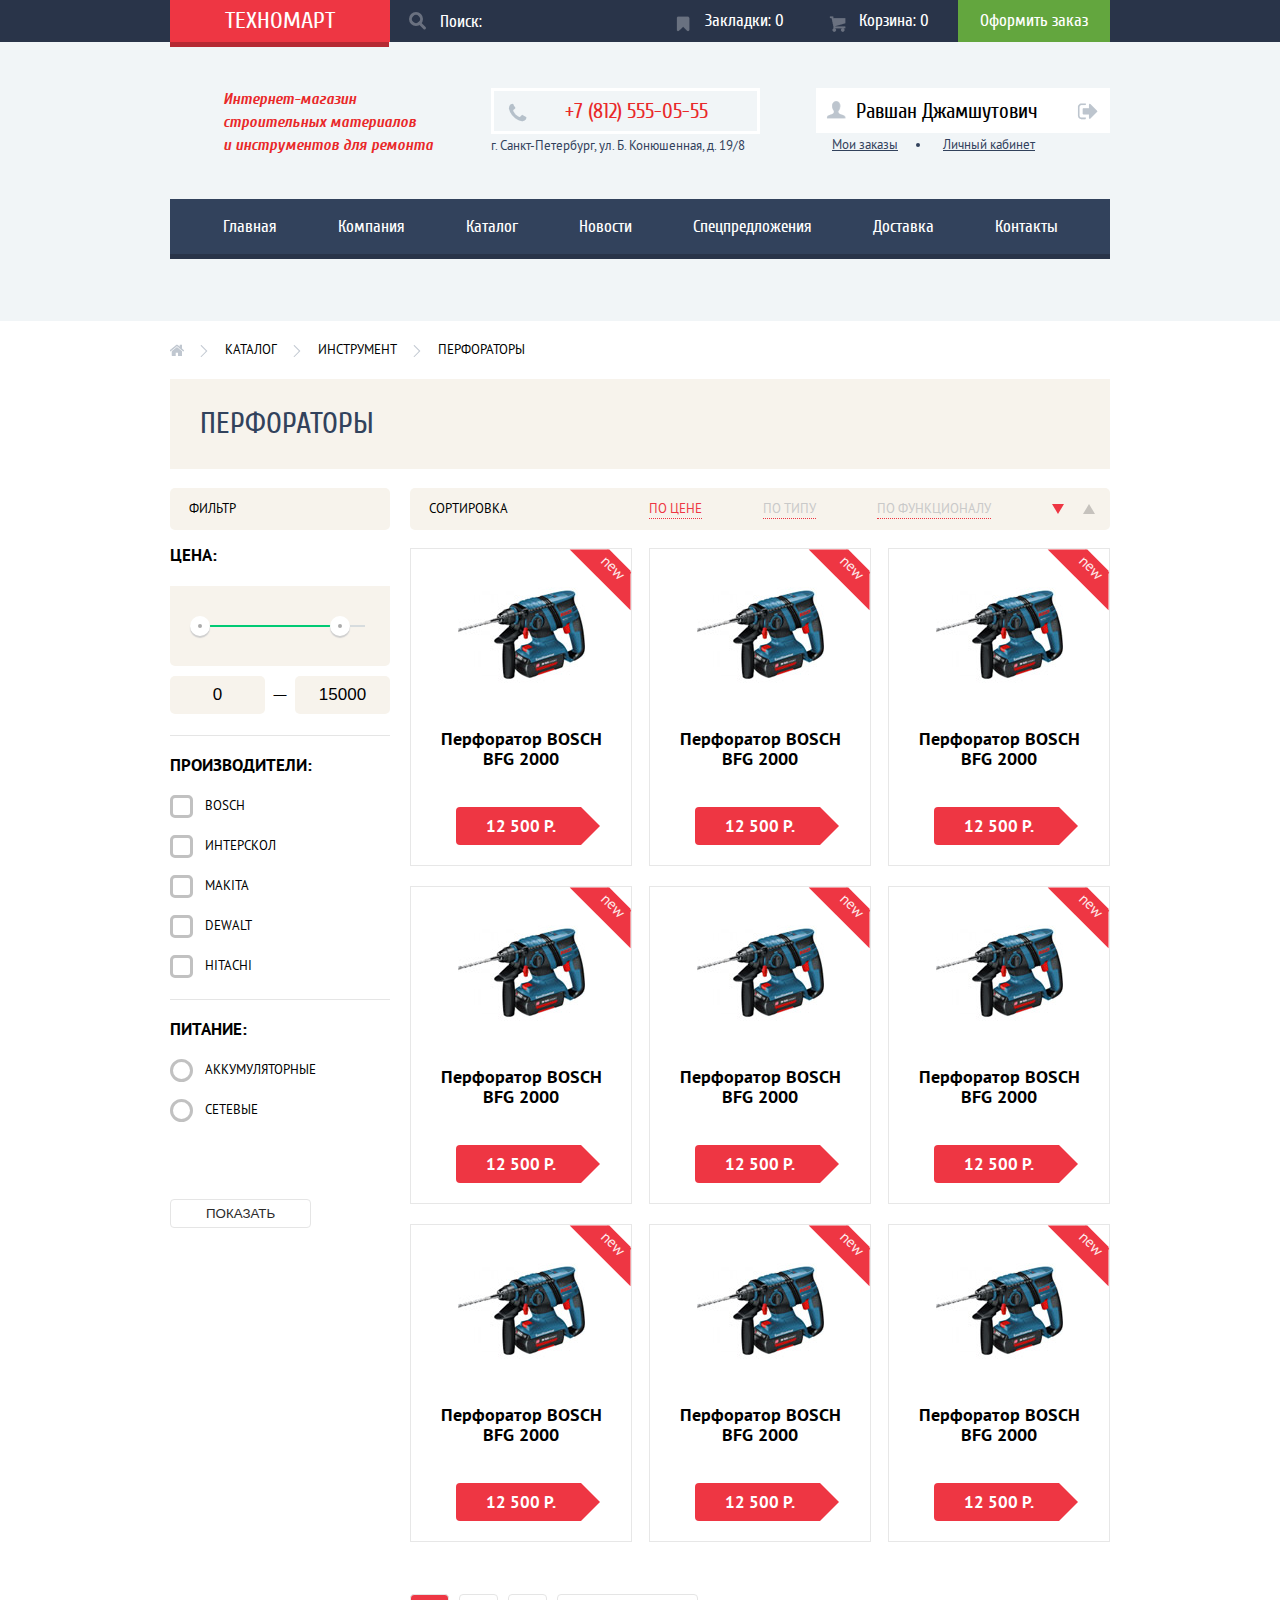
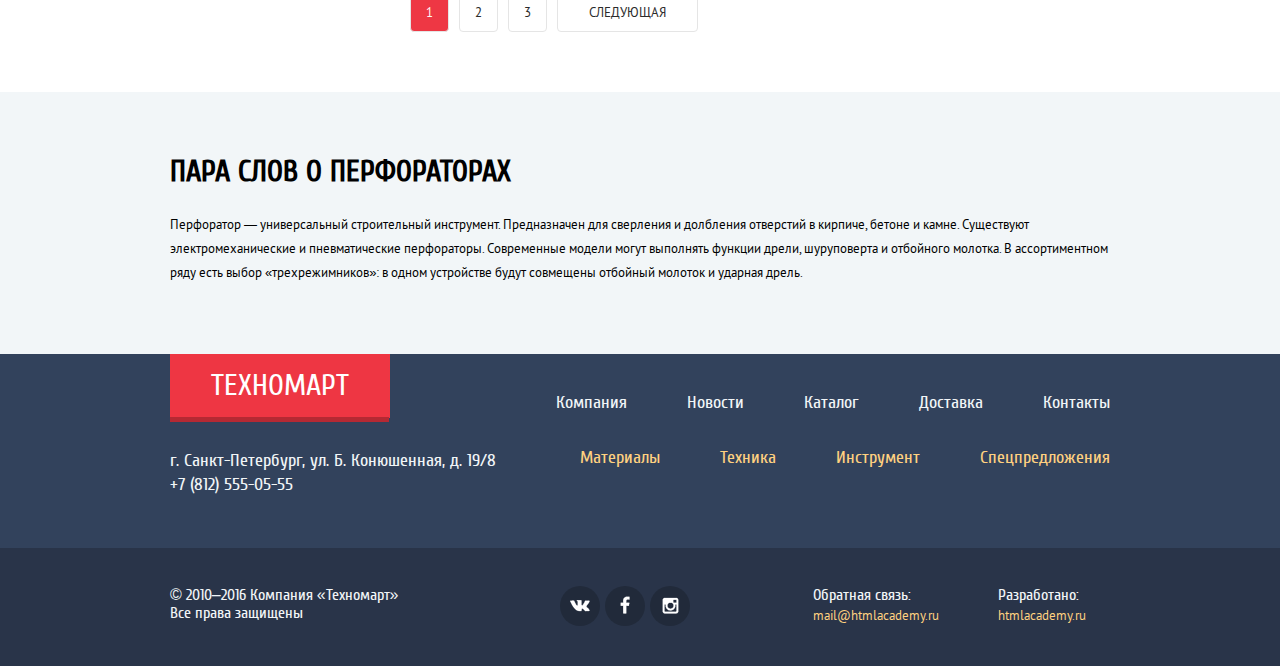
==== commit 6cdfcdbd: "17.05.2016" ====
--- a/catalog.html
+++ b/catalog.html
@@ -32,7 +32,7 @@
               и инструментов для ремонта
             </div>
             <div class="header-phone">
-              <a class="phone" href="tel:+78125550555">+7(812) 555-05-55</a>
+              <a class="phone" href="tel:+78125550555">+7 (812) 555-05-55</a>
               <p>г. Санкт-Петербург, ул. Б. Конюшенная, д. 19/8</p>
             </div>
             <div class="user-cabinet">
@@ -323,16 +323,7 @@
           <a class="pagin-step" href="#">Следующая</a>
         </div>
       </section>
-      <div class="cart">
-        <div class="cart-content">
-          <div class="cart-icon"></div>
-          <span>Товар добавлен в корзину!</span>
-        </div>
-        <div class="cart-btn">
-          <a class="a-pop" href="">Оформить заказ</a>
-          <a class="a-pop" href="">Продолжить покупки</a>
-        </div>
-      </div>
+      
       </main>
       <section class="about-catalog">
         <div class="conteiner">
@@ -371,6 +362,17 @@
           </ul>
         </section>
       </div>
+      <div class="cart">
+        <button type="button" class="cart-close" title="Закрыть">Закрыть</button>
+        <div class="cart-content">
+          <div class="cart-icon"></div>
+          <span>Товар добавлен в корзину!</span>
+        </div>
+        <div class="cart-btn">
+          <a class="a-pop" href="">Оформить заказ</a>
+          <a class="a-pop" href="">Продолжить покупки</a>
+        </div>
+      </div>
     </div>
     <div class="footer-contact">
       <div class="conteiner">
@@ -396,5 +398,6 @@
       </div>
     </div>
   </footer> 
+  <script src="./js/script-min.js"></script>
   </body>
 </html>--- a/css/style.css
+++ b/css/style.css
@@ -1,4 +1,3 @@
-
 @font-face {
   font-family: "Cuprum Regular";
   font-weight: normal;
@@ -62,38 +61,63 @@
   font-size: 24px;
 }
 .conteiner {
-  display: flex;
-  flex-direction: column;
+  display: -webkit-box;
+  display: -ms-flexbox;
+  display: flex;
+  -ms-flex-direction: column;
+      flex-direction: column;
 
   width: 940px;
   margin: 0 auto;
   padding: 0 10px;
 
   align-items: flex-start;
+  -webkit-box-align: start;
+  -webkit-box-direction: normal;
+  -webkit-box-orient: vertical;
+  -ms-flex-align: start;
 }
 .header-buy {
   background: #293449;
 }
 .header-buy .conteiner {
-  display: flex;
-  flex-direction: row;
-  flex-wrap: wrap;
+  display: -webkit-box;
+  display: -ms-flexbox;
+  display: flex;
+  -ms-flex-direction: row;
+      flex-direction: row;
+      flex-wrap: wrap;
 
   align-items: center;
+  -webkit-box-align: center;
+  -webkit-box-direction: normal;
+  -webkit-box-orient: horizontal;
+  -ms-flex-align: center;
+  -ms-flex-wrap: wrap;
 }
 main.conteiner {
-  flex-direction: row;
-  flex-wrap: wrap;
+  -ms-flex-direction: row;
+      flex-direction: row;
+  -webkit-flex-wrap: wrap;
+          flex-wrap: wrap;
   justify-content: space-between;
 
   padding-top: 57px;
-  padding-bottom: 86px;
+  padding-bottom: 68px;
+
+  -webkit-box-direction: normal;
+  -webkit-box-orient: horizontal;
+  -webkit-box-pack: justify;
+  -ms-flex-pack: justify;
+      -ms-flex-wrap: wrap;;
 }
 .conteiner.catalog {
   padding-top: 0;
   padding-bottom: 0;
 }
 .main-logo {
+  display: -webkit-box;
+  display: -ms-flexbox;
   display: flex;
 }
 .main-logo .logo {
@@ -118,6 +142,8 @@
   content: "";
   left: 0;
 
+  display: -webkit-box;
+  display: -ms-flexbox;
   display: flex;
 
   width: 219px;
@@ -128,40 +154,57 @@
 
 .header-buy  form {
   position: relative;
+
+  display: -webkit-box;
+  display: -ms-flexbox;
   display: flex;
   flex-grow: 4;
-  justify-content: flex-start; 
+  justify-content: flex-start;
+
+  -webkit-box-flex: 4;
+  -webkit-box-pack: start;
+  -ms-flex-pack: start;
+  -ms-flex-positive: 4;
 }
 
 .search {
-  display: flex;
-  background: transparent url(../img/sprite.png) -42px 1px no-repeat;
-  position: absolute;
-
   top: 9px;
+  position: absolute;
+
+  display: -webkit-box;
+  display: -ms-flexbox;
+  display: flex;
+
   width: 19px;
   height: 23px;
   margin-left: 4px;
 
   opacity: 0.5;
+  background: transparent url(../img/sprite.png) -42px 1px no-repeat;
 }
 .header-buy input[type="search"] {
   font-family: "Cuprum Regular",  "Arial", sans-serif;
   font-size: 17px;
 
+  flex-grow: 1;
+
+  height: 42px;
   padding-left: 50px;
-  height: 42px;
+
   color: #000000;
   border: none;
+  outline: none;
   background-color: #293449;
-  flex-grow: 1;
-} 
+
+  -webkit-box-flex: 1;
+  -ms-flex-positive: 1;
+}
 .header-buy input[type="search"]:hover {
   background-color: #212a3a;
 }
 .header-buy input[type="search"]:focus {
   background-color: white;
-} 
+}
 .header-buy input[type="search"]::-moz-placeholder {
   color: #ffffff;
 }
@@ -169,13 +212,13 @@
   color: #ffffff;
 }
 .header-buy .q:hover::after {
-  background-color: #ffffff; 
+  background-color: #ffffff;
 }
 .header-buy .q:hover::before {
   border-color: #ffffff;
 }
 .header-buy .q:active::after {
-  background-color: #6a7180; 
+  background-color: #6a7180;
 }
 .header-buy .q:active::before {
   border-color: #6a7180;
@@ -190,39 +233,50 @@
   opacity: 0.5;
 }
 .q {
-  position: absolute;
   top: 10px;
+  position: absolute;
+  font-size: 0;
   left: 16px;
+
   width: 22px;
   height: 22px;
-  font-size: 0;
-  background-color: transparent;
+
+  cursor: pointer;
+
   border: 0;
   outline: 0;
-  cursor: pointer;
-}
-.q::after {    
-    left: 11px;
-    top: 14px;
-    position: absolute;
-    content: "";
-    width: 10px;
-    height: 3px;
-    transform: rotate(45deg);
-    border-radius: 3px;
-    background-color: #6a7180;
-}
-.q::before {    
-    left: 3px;
-    top: 2px;
-    position: absolute;
-    content: "";
-    width: 8px;
-    height: 8px;
-    transform: rotate(45deg);
-    border-radius: 50%;
-    background-color: transparent;
-    border: 3px solid #6a7180;
+  background-color: transparent;
+}
+.q::after {
+  top: 14px;
+  position: absolute;
+  content: "";
+  left: 11px;
+
+  width: 10px;
+  height: 3px;
+
+  -webkit-transform: rotate(45deg);
+          transform: rotate(45deg);
+
+  border-radius: 3px;
+  background-color: #6a7180;
+}
+.q::before {
+  top: 2px;
+  position: absolute;
+  content: "";
+  left: 3px;
+
+  width: 8px;
+  height: 8px;
+
+  -webkit-transform: rotate(45deg);
+          transform: rotate(45deg);
+
+  border: 3px solid #6a7180;
+  border-radius: 50%;
+  background-color: transparent;
 }
 
 .range-controls {
@@ -273,8 +327,13 @@
   left: 160px;
 }
 .price-controls {
+  display: -webkit-box;
+  display: -ms-flexbox;
   display: flex;
   justify-content: space-between;
+
+  -webkit-box-pack: justify;
+  -ms-flex-pack: justify;
 }
 .price-controls label {
   font-size: 0;
@@ -304,10 +363,18 @@
   font-size: 17px;
   line-height: 18px;
 
+  display: -webkit-box;
+  display: -ms-flexbox;
   display: flex;
   flex-grow: 1;
-  flex-wrap: wrap;
+      flex-wrap: wrap;
   justify-content: flex-end;
+
+  -webkit-box-flex: 1;
+  -webkit-box-pack: end;
+  -ms-flex-pack: end;
+  -ms-flex-positive: 1;
+  -ms-flex-wrap: wrap;
 }
 .buy a {
   position: relative;
@@ -318,11 +385,18 @@
 
   text-decoration: none;
 
-  color: #ffffff;;
+  color: #ffffff;
+
+  -webkit-box-pack: center;
+  -ms-flex-pack: center;;
 }
 a.buy-item {
+  flex-grow: 1;
+
   padding-left: 45px;
-  flex-grow: 1;
+
+  -webkit-box-flex: 1;
+  -ms-flex-positive: 1;
 }
 .buy a:hover {
   background: #212a3a;
@@ -337,6 +411,8 @@
   content: "";
   left: 13px;
 
+  display: -webkit-box;
+  display: -ms-flexbox;
   display: flex;
 
   width: 20px;
@@ -365,14 +441,21 @@
   background: #5fbb2d;
 }
 .main-about {
-  display: flex;
-  flex-wrap: wrap;
+  display: -webkit-box;
+  display: -ms-flexbox;
+  display: flex;
+      flex-wrap: wrap;
   justify-content: space-between;
 
   width: 100%;
-  padding-bottom: 26px;
+  padding-bottom: 28px;
 
   align-items: flex-start;
+  -webkit-box-align: start;
+  -webkit-box-pack: justify;
+  -ms-flex-align: start;
+  -ms-flex-pack: justify;
+  -ms-flex-wrap: wrap;
 }
 .about-title {
   padding-top: 46px;
@@ -391,12 +474,25 @@
   color: #e9292a;
 }
 .header-phone {
-  display: flex;
-  flex-direction: column;
-  flex-wrap: wrap;
+  display: -webkit-box;
+  display: -ms-flexbox;
+  display: flex;
+  -ms-flex-direction: column;
+      flex-direction: column;
+      flex-wrap: wrap;
+
+  max-width: 300px;
+
+  word-break: break-all;
+
+  -webkit-box-direction: normal;
+  -webkit-box-orient: vertical;
+  -ms-flex-wrap: wrap;
 }
 .header-phone p {
   margin: 0;
+
+  color: #32425c;
 }
 .header-phone .phone {
   position: relative;
@@ -407,6 +503,8 @@
   padding: 11px 49px;
   padding-left: 71px;
 
+  text-decoration: none;
+
   color: #e9292a;
   border: 3px solid #ffffff;
 }
@@ -426,27 +524,40 @@
   font-size: 21px;
   line-height: 18px;
 
+  display: -webkit-box;
+  display: -ms-flexbox;
   display: flex;
   justify-content: flex-end;
+
+  -webkit-box-pack: end;
+  -ms-flex-pack: end;
 }
 .user-sign {
   font-family: "Cuprum Regular", "Arial", sans-serif;
   font-size: 21px;
   line-height: 18px;
 
+  display: -webkit-box;
+  display: -ms-flexbox;
   display: flex;
   justify-content: flex-end;
 
-  min-width: 300px;
+  min-width: 274px;
   padding: 0 10px;
 
   background-color: #ffffff;
 
   align-items: center;
+  -webkit-box-align: center;
+  -webkit-box-pack: end;
+  -ms-flex-align: center;
+  -ms-flex-pack: end;
 }
 .user-head {
   font-size: 0;
 
+  display: -webkit-box;
+  display: -ms-flexbox;
   display: flex;
   flex-grow: 1;
 
@@ -455,6 +566,9 @@
 
   opacity: 0.3;
   background: transparent url("../img/sprite.png") -78px -18px no-repeat;
+
+  -webkit-box-flex: 1;
+  -ms-flex-positive: 1;
 }
 .user-head:hover,
 .user-exit:hover {
@@ -467,11 +581,21 @@
 .user-name {
   flex-grow: 6;
 
+  max-width: 300px;
+
   text-decoration: none;
+  word-break: break-all;
+
+  color: #000000;
+
+  -webkit-box-flex: 6;
+  -ms-flex-positive: 6;
 }
 .user-exit {
   font-size: 0;
 
+  display: -webkit-box;
+  display: -ms-flexbox;
   display: flex;
   flex-grow: 0;
 
@@ -480,8 +604,13 @@
 
   opacity: 0.3;
   background: transparent url("../img/sprite.png") -40px -18px no-repeat;
+
+  -webkit-box-flex: 0;
+  -ms-flex-positive: 0;
 }
 .user-menu {
+  display: -webkit-box;
+  display: -ms-flexbox;
   display: flex;
 
   width: 100%;
@@ -511,6 +640,8 @@
   list-style: none;
 }
 .sign {
+  display: -webkit-box;
+  display: -ms-flexbox;
   display: flex;
   justify-content: center;
 
@@ -523,6 +654,9 @@
   background: #ffffff;
 
   align-self: center;
+  -webkit-box-pack: center;
+  -ms-flex-item-align: center;
+  -ms-flex-pack: center;
 }
 .sign:first-child {
   position: relative;
@@ -535,6 +669,8 @@
   content: "";
   left: 17px;
 
+  display: -webkit-box;
+  display: -ms-flexbox;
   display: flex;
 
   width: 20px;
@@ -560,24 +696,40 @@
   padding-bottom: 49px;
 }
 .skyline {
+  display: -webkit-box;
+  display: -ms-flexbox;
   display: flex;
   flex-grow: 1;
-  flex-direction: row;
+  -ms-flex-direction: row;
+      flex-direction: row;
 
   padding: 0;
 
   list-style: none;
+
+  -webkit-box-direction: normal;
+  -webkit-box-flex: 1;
+  -webkit-box-orient: horizontal;
+  -ms-flex-positive: 1;
+}
+.main-navigation .skyline li:first-child a {
+  padding-left: 22px;
+}
+.main-navigation .skyline li:last-child a {
+  padding-right: 22px;
 }
 .main-navigation a {
   font-family: "Cuprum Regular", "Arial", sans-serif;
   font-size: 17px;
   line-height: 17px;
 
+  display: -webkit-box;
+  display: -ms-flexbox;
   display: flex;
   flex-grow: 1;
   justify-content: center;
 
-  padding: 20px 0 ;
+  padding: 19px 0 ;
 
   text-decoration: none;
 
@@ -586,9 +738,17 @@
   background: #32425c;
 
   align-self: center;
+  -webkit-box-flex: 1;
+  -webkit-box-pack: center;
+  -ms-flex-item-align: center;
+  -ms-flex-pack: center;
+  -ms-flex-positive: 1;
 }
 .main-navigation li {
   flex-grow: 1;
+
+  -webkit-box-flex: 1;
+  -ms-flex-positive: 1;
 }
 .main-navigation a:hover {
   background: #293449;
@@ -597,12 +757,18 @@
   color: #a6a8ad;
 }
 .gallery {
-  display: flex;
-  flex-wrap: wrap;
+  display: -webkit-box;
+  display: -ms-flexbox;
+  display: flex;
+      flex-wrap: wrap;
   justify-content: space-between;
 
   width: 100%;
-  padding-bottom: 27px;
+  padding-bottom: 33px;
+
+  -webkit-box-pack: justify;
+  -ms-flex-pack: justify;
+  -ms-flex-wrap: wrap;
 }
 .slider {
   position: relative;
@@ -623,13 +789,23 @@
   z-index: 10;
   left: 300px;
 
-  display: flex;
-  flex-direction: row;
+  display: -webkit-box;
+  display: -ms-flexbox;
+  display: flex;
+  -ms-flex-direction: row;
+      flex-direction: row;
   justify-content: space-between;
 
   width: 30px;
+
+  -webkit-box-direction: normal;
+  -webkit-box-orient: horizontal;
+  -webkit-box-pack: justify;
+  -ms-flex-pack: justify;
 }
 .slider-controls label {
+  display: -webkit-box;
+  display: -ms-flexbox;
   display: flex;
 
   width: 6px;
@@ -648,10 +824,12 @@
   background-color: red;
 }
 #slider-btn-up:checked ~ .slider-inner .gallery-content {
-  transform: translate(0);
+  -webkit-transform: translate(0);
+          transform: translate(0);
 }
 #slider-btn-daun:checked ~ .slider-inner .gallery-content {
-  transform: translate(0, -266px);
+  -webkit-transform: translate(0, -266px);
+          transform: translate(0, -266px);
 }
 [class^="slider-icon"] {
   top: 115px;
@@ -659,6 +837,8 @@
   z-index: 10;
   left: 24px;
 
+  display: -webkit-box;
+  display: -ms-flexbox;
   display: flex;
 
   width: 26px;
@@ -674,51 +854,71 @@
 
   background-position: -217px 0;
 }
- 
+
 
 .text-slider::before,
 .text-slider::after {
   position: absolute;
+
+  box-sizing: border-box;
   width: 100%;
+
+  -webkit-transition: -webkit-transform 0.3s ease-in-out;
+          transition: -webkit-transform 0.3s ease-in-out;
+          transition:         transform 0.3s ease-in-out;
+          transition:         transform 0.3s ease-in-out, -webkit-transform 0.3s ease-in-out;
+  text-align: left;
+
   background: transparent;
-  text-align: left;
-  box-sizing: border-box;
-  transition: transform 0.3s ease-in-out;
 }
 .text-slider::before {
+  content: attr(data-title);
   font-family: "Cuprum Regular", "Arial", sans-serif;
+  font-size: 36px;
+  font-weight: bold;
+  line-height: 30px;
+
   padding: 30px;
   padding-left: 24px;
-  color: #fff;
-  font-size: 36px;
-  line-height: 30px;
-  font-weight: bold;  
-  content: attr(data-title);
+
   text-transform: uppercase;
+
+  color: #ffffff;
 }
 .text-slider::after {
+  content: attr(data-description);
   font-size: 18px;
+
   padding: 0 30px;
   padding-left: 26px;
-  color: #fff;
-  content: attr(data-description);
+
+  word-spacing: 5px;
+
+  color: #ffffff;
 }
 .slide-1::after {
   top: 65px;
 }
-.slide-1::before  {
+.slide-1::before {
   top: -4px;
 }
 .slide-2::after {
   top: 325px;
 }
-.slide-2::before  {
-top: 261px;
+.slide-2::before {
+  top: 261px;
 }
 .gallery-content {
-  display: flex;
-  flex-direction: column;
   position: relative;
+
+  display: -webkit-box;
+  display: -ms-flexbox;
+  display: flex;
+  -ms-flex-direction: column;
+      flex-direction: column;
+
+  -webkit-box-direction: normal;
+  -webkit-box-orient: vertical;
 }
 .gallery-prev {
   top: 47px;
@@ -751,10 +951,10 @@
   font-family: "Cuprum Regular", "Arial", sans-serif;
   font-size: 14px;
   line-height: 14px;
-  bottom: 38px;
-  left: 25px;
-
-  padding: 14px 49px;
+  bottom: 40px;
+  left: 26px;
+
+  padding: 13px 48px;
 
   text-decoration: none;
   text-transform: uppercase;
@@ -772,31 +972,71 @@
 .item {
   position: relative;
 
-  display: flex;
-  flex-direction: column;
+  display: -webkit-box;
+  display: -ms-flexbox;
+  display: flex;
+  -ms-flex-direction: column;
+      flex-direction: column;
   justify-content: space-around;
 
   box-sizing: border-box;
   width: 300px;
   height: 123px;
   margin-bottom: 20px;
-  padding: 24px;
+  padding-top: 16px;
+  padding-left: 22px;
 
   background: #f6b22d;
 
   align-items: flex-start;
+  -webkit-box-align: start;
+  -webkit-box-direction: normal;
+  -webkit-box-orient: vertical;
+  -ms-flex-align: start;
+  -ms-flex-pack: distribute;
+}
+.materials {
+  padding-top: 0;
 }
 .instrument {
   background-color: #4aafde;
 }
+.instrument .item-logo {
+  right: 28px;
+  top: 32px;
+}
+.instrument .item-about {
+  padding: 10px 28px;
+}
 .tehnic {
   background-color: #cc79d1;
 }
+.tehnic .item-logo {
+  right: 33px;
+  top: 32px;
+}
+.tehnic .item-about {
+  padding: 10px 31px;
+}
 .sales {
   background-color: #85d179;
 }
+.sales .item-logo {
+  right: 46px;
+  top: 28px;
+}
+.sales .item-about {
+  padding: 10px 24px;
+}
 .deliver {
   background-color: #f6b22d;
+}
+.deliver .item-logo {
+  right: 31px;
+  top: 32px;
+}
+.deliver .item-about {
+  padding: 10px 38px;
 }
 .new {
   right: -22px;
@@ -805,12 +1045,15 @@
   font-size: 15px;
   line-height: 18px;
 
+  display: -webkit-box;
+  display: -ms-flexbox;
   display: flex;
 
   width: 30px;
   height: 0;
 
-  transform: rotate(45deg);
+  -webkit-transform: rotate(45deg);
+          transform: rotate(45deg);
 
   border-right: 28px solid transparent;
   border-bottom: 28px solid #ee3643;
@@ -823,6 +1066,8 @@
   position: absolute;
   content: "new";
 
+  display: -webkit-box;
+  display: -ms-flexbox;
   display: flex;
   justify-content: center;
 
@@ -833,6 +1078,9 @@
   background-color: #ee3643;
 
   align-self: center;
+  -webkit-box-pack: center;
+  -ms-flex-item-align: center;
+  -ms-flex-pack: center;
 }
 .item-title {
   font-family: "Cuprum bold", "Arial", sans-serif;
@@ -870,21 +1118,43 @@
   margin: 0;
 }
 .pop {
-  display: flex;
-  flex-wrap: wrap;
+  display: -webkit-box;
+  display: -ms-flexbox;
+  display: flex;
+      flex-wrap: wrap;
   justify-content: space-between;
+
+  -webkit-box-pack: justify;
+  -ms-flex-pack: justify;
+  -ms-flex-wrap: wrap;
+}
+.pop .pop-title {
+  padding: 30px 26px;
+}
+.pop .a-pop {
+  padding: 11px 69px;
+}
+.pop .pop-goods {
+  padding: 11px 54px;
 }
 .pop-main {
-  display: flex;
-  flex-wrap: wrap;
+  display: -webkit-box;
+  display: -ms-flexbox;
+  display: flex;
+      flex-wrap: wrap;
   justify-content: space-between;
 
   width: 100%;
-  margin-bottom: 17px;
+  margin-bottom: 19px;
 
   background: #f7f3ec;
 
   align-items: center;
+  -webkit-box-align: center;
+  -webkit-box-pack: justify;
+  -ms-flex-align: center;
+  -ms-flex-pack: justify;
+  -ms-flex-wrap: wrap;
 }
 
 .filter .price-controls .max-price {
@@ -903,6 +1173,9 @@
   color: #32425c;
 
   align-items: center;
+  -webkit-box-align: center;
+  -ms-flex-align: center;
+  -ms-grid-row-align: center;
 }
 .a-pop {
   font-family: "Cuprum Regular", "Arial", sans-serif;
@@ -910,7 +1183,7 @@
   line-height: 18px;
 
   margin-right: 24px;
-  padding: 12px 55px;
+  padding: 11px 55px;
 
   text-decoration: none;
   text-transform: uppercase;
@@ -933,11 +1206,18 @@
   width: 100%;
 }
 .filter {
-  display: flex;
-  flex-direction: column;
-  flex-wrap: wrap;
+  display: -webkit-box;
+  display: -ms-flexbox;
+  display: flex;
+  -ms-flex-direction: column;
+      flex-direction: column;
+      flex-wrap: wrap;
 
   width: 220px;
+
+  -webkit-box-direction: normal;
+  -webkit-box-orient: vertical;
+  -ms-flex-wrap: wrap;
 }
 .filter h2 {
   text-transform: uppercase;
@@ -985,7 +1265,8 @@
   text-transform: uppercase;
 }
 .legend-price {
-  padding: 12px 0;
+  padding: 8px 0;
+  padding-bottom: 16px;
 }
 .filter input[type="checkbox"],
 .filter input[type="radio"] {
@@ -1033,11 +1314,13 @@
 }
 
 .filter input[type="checkbox"]:checked + .checkbox-indicator::before {
-  transform: rotate(45deg);
+  -webkit-transform: rotate(45deg);
+          transform: rotate(45deg);
 }
 
 .filter input[type="checkbox"]:checked + .checkbox-indicator::after {
-  transform: rotate(-45deg);
+  -webkit-transform: rotate(-45deg);
+          transform: rotate(-45deg);
 }
 .filter input[type="radio"] + .checkbox-indicator {
   border: 3px solid #c1c1c1;
@@ -1074,19 +1357,28 @@
   background-color: #e9e9e9;
 }
 .goods {
-  display: flex;
-  flex-wrap: wrap;
+  display: -webkit-box;
+  display: -ms-flexbox;
+  display: flex;
+      flex-wrap: wrap;
   justify-content: space-between;
 
   max-width: 700px;
+
+  -webkit-box-pack: justify;
+  -ms-flex-pack: justify;
+  -ms-flex-wrap: wrap;
 }
 .goods-title {
   font-size: 13px;
   line-height: 18px;
 
-  display: flex;
-  flex-direction: row;
-  flex-wrap: wrap;
+  display: -webkit-box;
+  display: -ms-flexbox;
+  display: flex;
+  -ms-flex-direction: row;
+      flex-direction: row;
+      flex-wrap: wrap;
   justify-content: space-between;
 
   width: 100%;
@@ -1098,11 +1390,20 @@
   background-color: #f7f3ec;
 
   align-items: center;
+  -webkit-box-align: center;
+  -webkit-box-direction: normal;
+  -webkit-box-orient: horizontal;
+  -webkit-box-pack: justify;
+  -ms-flex-align: center;
+  -ms-flex-pack: justify;
+  -ms-flex-wrap: wrap;
 }
 .goods-title.filter {
   margin-bottom: 2px;
 }
 .icons-updaun {
+  display: -webkit-box;
+  display: -ms-flexbox;
   display: flex;
   justify-content: space-between;
 
@@ -1110,6 +1411,10 @@
   margin-right: 15px;
 
   align-items: center;
+  -webkit-box-align: center;
+  -webkit-box-pack: justify;
+  -ms-flex-align: center;
+  -ms-flex-pack: justify;
 }
 .icon-up {
   font-size: 0;
@@ -1151,13 +1456,24 @@
   flex-grow: 2;
 
   padding: 12px 19px;
+
+  -webkit-box-flex: 2;
+  -ms-flex-positive: 2;
 }
 .goods-filter {
+  display: -webkit-box;
+  display: -ms-flexbox;
   display: flex;
   flex-grow: 3;
   justify-content: space-between;
 
   align-items: center;
+  -webkit-box-align: center;
+  -webkit-box-flex: 3;
+  -webkit-box-pack: justify;
+  -ms-flex-align: center;
+  -ms-flex-pack: justify;
+  -ms-flex-positive: 3;
 }
 .goods-filter .current {
   text-decoration: none;
@@ -1165,17 +1481,14 @@
   color: #ee3643;
 }
 .goods-filter a {
+  text-decoration: none;
+
   color: #c9c9c9;
-
-  text-decoration-color: #ee3643;
-  text-decoration-style: dotted;
+  border-bottom: 1px dotted #ee3643;
 }
 .goods-filter a:hover {
-  text-decoration: underline;
-
   color: #000000;
-
-  text-decoration-color: #ee3643;
+  border-bottom: 1px solid #ee3643;
 }
 .goods-filter a:active {
   text-decoration: none;
@@ -1185,27 +1498,42 @@
 .catalog-good {
   position: relative;
 
-  display: flex;
-  flex-direction: column;
+  display: -webkit-box;
+  display: -ms-flexbox;
+  display: flex;
+  -ms-flex-direction: column;
+      flex-direction: column;
 
   width: 220px;
-  height: 320px;
+  height: 316px;
   margin-bottom: 20px;
 
   border: 1px solid #e7e7e7;
 
   align-items: center;
+  -webkit-box-align: center;
+  -webkit-box-direction: normal;
+  -webkit-box-orient: vertical;
+  -ms-flex-align: center;
 }
 .actions {
   display: none;
-  flex-direction: column;
+  -ms-flex-direction: column;
+      flex-direction: column;
 
   margin-bottom: auto;
   padding-top: 45px;
 
   align-items: center;
+  -webkit-box-align: center;
+  -webkit-box-direction: normal;
+  -webkit-box-orient: vertical;
+  -ms-flex-align: center;
+  -ms-grid-row-align: center;
 }
 .catalog-good:hover > .actions {
+  display: -webkit-box;
+  display: -ms-flexbox;
   display: flex;
 }
 .catalog-good:hover > .image {
@@ -1228,6 +1556,7 @@
   border-radius: 4px;
 
   align-self: center;
+  -ms-flex-item-align: center;
 }
 .btn-buy {
   position: relative;
@@ -1240,7 +1569,7 @@
   color: #eef4eb;
   border-bottom: 3px solid #367315;
   background: #63a63e;
-}
+} 
 .btn-buy::after {
   top: 11px;
   position: absolute;
@@ -1272,7 +1601,7 @@
 
   color: #32425c;
   border: 3px solid #63a63e;
-  background: #eef4eb;
+  background: #ffffff;
 }
 .btn-bookmark:hover {
   color: #32425c;
@@ -1292,6 +1621,8 @@
   font-weight: bold;
   line-height: 20px;
 
+  text-align: center;
+
   color: #000000;
 }
 .price,
@@ -1328,6 +1659,8 @@
   position: absolute;
   content: "";
 
+  display: -webkit-box;
+  display: -ms-flexbox;
   display: flex;
 
   width: 0;
@@ -1337,17 +1670,23 @@
   border-left-color: #ee3643;
 }
 .brand {
+  display: -webkit-box;
+  display: -ms-flexbox;
   display: flex;
   justify-content: center;
 
   box-sizing: border-box;
   width: 220px;
   height: 145px;
-  margin-top: 20px;
+  margin-bottom: 20px;
 
   border: 1px solid #e7e7e7;
 
   align-items: center;
+  -webkit-box-align: center;
+  -webkit-box-pack: center;
+  -ms-flex-align: center;
+  -ms-flex-pack: center;
 }
 
 .brand:hover {
@@ -1361,16 +1700,27 @@
   background: #f2f6f8;
 }
 .about-section {
-  display: flex;
-  flex-wrap: wrap;
+  display: -webkit-box;
+  display: -ms-flexbox;
+  display: flex;
+      flex-wrap: wrap;
+  justify-content: space-between;
 
   width: 100%;
   padding-top: 67px;
+
+  -ms-flex-wrap: wrap;
 }
 .about .conteiner {
-  flex-direction: row;
-  flex-wrap: wrap;
+  -ms-flex-direction: row;
+      flex-direction: row;
+      flex-wrap: wrap;
   justify-content: space-around;
+
+  -webkit-box-direction: normal;
+  -webkit-box-orient: horizontal;
+  -ms-flex-pack: distribute;
+  -ms-flex-wrap: wrap;
 }
 .about-section h2 {
   font-family: "Cuprum Regular", "Arial", sans-serif;
@@ -1383,6 +1733,13 @@
   text-transform: uppercase;
 
   color: #000000;
+}
+.about-items h2 {
+  font-size: 35px;
+
+  margin-top: 3px;
+
+  color: #32425c;
 }
 .about-section .about-about {
   margin-bottom: 70px;
@@ -1397,12 +1754,19 @@
   font-weight: bold;
   line-height: 30px;
 
-  display: flex;
-  flex-direction: column;
+  display: -webkit-box;
+  display: -ms-flexbox;
+  display: flex;
+  -ms-flex-direction: column;
+      flex-direction: column;
 
   width: 240px;
   margin: 0;
   padding: 0;
+  padding-bottom: 100px;
+
+  -webkit-box-direction: normal;
+  -webkit-box-orient: vertical;
 }
 .about-menu .current {
   color: #32425c;
@@ -1411,9 +1775,11 @@
 }
 
 .about-menu a {
-  display: flex;
-
-  padding: 20px 22px;
+  display: -webkit-box;
+  display: -ms-flexbox;
+  display: flex;
+
+  padding: 15px 22px;
 
   text-decoration: none;
 
@@ -1425,35 +1791,50 @@
 .about-menu li {
   list-style: none;
 }
-.about-menu li:hover a:not(.current){
+.about-menu li:hover a:not(.current) {
   color: #ffffff;
   background: #293449;
 }
 .about-main {
-  display: flex;
-  flex-direction: row;
+  display: -webkit-box;
+  display: -ms-flexbox;
+  display: flex;
+  -ms-flex-direction: row;
+      flex-direction: row;
   justify-content: space-between;
 
   box-sizing: border-box;
-  width: 700px;
-  min-height: 300px;
-  padding-left: 80px;
+  width: 619px;
+
+  -webkit-box-direction: normal;
+  -webkit-box-orient: horizontal;
+  -webkit-box-pack: justify;
+  -ms-flex-pack: justify;
 }
 .about-items {
-  display: flex;
-  flex-direction: column;
+  display: -webkit-box;
+  display: -ms-flexbox;
+  display: flex;
+  -ms-flex-direction: column;
+      flex-direction: column;
   justify-content: flex-start;
 
   width: 274px;
-}
-
+
+  -webkit-box-direction: normal;
+  -webkit-box-orient: vertical;
+  -webkit-box-pack: start;
+  -ms-flex-pack: start;
+}
+.about-icon img {
+  margin-top: 23px;
+}
 .delivery {
- 
-
-  background: transparent url(../img/delivery-shadow.png) 236px 0 no-repeat;
+  background: transparent url(../img/delivery-shadow.png) 151px 25px no-repeat;
 }
 .credit {
-   display: none;
+  display: none;
+
   background: transparent url(../img/credit-shadow.png) 236px 0 no-repeat;
 }
 .credit > .about-items {
@@ -1468,11 +1849,17 @@
   width: 318px;
 }
 .conteiner.contact {
-  flex-direction: row;
+  -ms-flex-direction: row;
+      flex-direction: row;
   justify-content: space-between;
 
   padding-top: 58px;
-  padding-bottom: 86px;
+  padding-bottom: 84px;
+
+  -webkit-box-direction: normal;
+  -webkit-box-orient: horizontal;
+  -webkit-box-pack: justify;
+  -ms-flex-pack: justify;
 }
 .contact h2 {
   font-family: "Cuprum Regular", "Arial", sans-serif;
@@ -1483,26 +1870,46 @@
 }
 .contact-about,
 .contact-map {
-  display: flex;
-  flex-direction: column;
-}
-.section-contact { 
-  display: flex;
-  flex-direction: row;
+  display: -webkit-box;
+  display: -ms-flexbox;
+  display: flex;
+  -ms-flex-direction: column;
+      flex-direction: column;
+
+  -webkit-box-direction: normal;
+  -webkit-box-orient: vertical;
+}
+.contact-about p:nth-child(3) {
+  padding-right: 100px;
+}
+.section-contact {
+  display: -webkit-box;
+  display: -ms-flexbox;
+  display: flex;
+  -ms-flex-direction: row;
+      flex-direction: row;
   justify-content: space-between;
-}
-.section-contact-show {
-  display: none;
+
+  width: 100%;
+
+  -webkit-box-direction: normal;
+  -webkit-box-orient: horizontal;
+  -webkit-box-pack: justify;
+  -ms-flex-pack: justify;
+}
+.section-contact h2 {
+  font-size: 29px;
+
+  margin-top: 19px;
+  margin-bottom: 14px;
+
+  word-spacing: -3px;
 }
 .contact-map {
   width: 300px;
 }
 .contact-map .a-pop {
   margin: 0;
-}
-.contact-map img {
-  margin: 40px 0;
-  margin-top: 25px;
 }
 .contact-about {
   width: 540px;
@@ -1512,13 +1919,14 @@
   padding-left: 40px;
 
   align-self: flex-start;
+  -ms-flex-item-align: start;
 }
 .contact-list {
   font-family: "Cuprum Regular", "Arial", sans-serif;
   font-size: 18px;
   line-height: 20px;
 
-  margin-top: 11px;
+  margin-top: 5px;
   margin-bottom: 37px;
 
   list-style: none;
@@ -1538,22 +1946,28 @@
   background: #fb565a;
 }
 .contact-list li:not(:last-child) {
-  margin-bottom: 22px;
+  margin-bottom: 20px;
 }
 
 .map form {
   display: none;
 }
 .paginator {
-  display: flex;
-
-  margin-top: 19px;
+  display: -webkit-box;
+  display: -ms-flexbox;
+  display: flex;
+
+  margin-top: 32px;
   margin-bottom: 60px;
 
   align-items: center;
+  -webkit-box-align: center;
+  -ms-flex-align: center;
 }
 .paginator a,
 .form-btn {
+  display: -webkit-box;
+  display: -ms-flexbox;
   display: flex;
   justify-content: center;
 
@@ -1570,6 +1984,10 @@
   background-color: #ffffff;
 
   align-items: center;
+  -webkit-box-align: center;
+  -webkit-box-pack: center;
+  -ms-flex-align: center;
+  -ms-flex-pack: center;
 }
 .paginator a:hover,
 .form-btn:hover {
@@ -1609,21 +2027,46 @@
 }
 .footer-menu,
 .footer-menu-last {
-  display: flex;
-  flex-direction: row;
-  flex-wrap: wrap;
+  display: -webkit-box;
+  display: -ms-flexbox;
+  display: flex;
+  -ms-flex-direction: row;
+      flex-direction: row;
+      flex-wrap: wrap;
   justify-content: space-between;
 
   width: 100%;
+
+  -webkit-box-direction: normal;
+  -webkit-box-orient: horizontal;
+  -webkit-box-pack: justify;
+  -ms-flex-pack: justify;
+  -ms-flex-wrap: wrap;
 }
 .footer-contact .conteiner {
-  flex-direction: row;
+  -ms-flex-direction: row;
+      flex-direction: row;
   justify-content: space-between;
+
+  -webkit-box-direction: normal;
+  -webkit-box-orient: horizontal;
+  -webkit-box-pack: justify;
+  -ms-flex-pack: justify;
 }
 .footer-menu-last {
   padding-top: 31px;
   padding-bottom: 51px;
 }
+.footer-menu-last p {
+  font-family: "Cuprum Regular", "Arial", sans-serif;
+  font-size: 18px;
+  line-height: 24px;
+
+  max-width: 380px;
+  margin: 0;
+
+  color: #f1f5f7;
+}
 .footer-head {
   background: #32425c;
 }
@@ -1637,8 +2080,13 @@
   padding: 0;
 
   list-style: none;
+
+  -webkit-box-pack: end;
+  -ms-flex-pack: end;
 }
 .footer-menu li {
+  display: -webkit-box;
+  display: -ms-flexbox;
   display: flex;
 
   padding-top: 40px;
@@ -1678,6 +2126,8 @@
   left: 0;
 }
 .footer-last li {
+  display: -webkit-box;
+  display: -ms-flexbox;
   display: flex;
 
   padding: 0 30px;
@@ -1694,15 +2144,7 @@
 
   color: #ffd180;
 }
-.footer-menu-last p {
-  font-family: "Cuprum Regular", "Arial", sans-serif;
-  font-size: 18px;
-  line-height: 24px;
-
-  margin: 0;
-
-  color: #f1f5f7;
-}
+
 .footer-contact {
   padding: 38px 0;
 }
@@ -1711,6 +2153,7 @@
   font-size: 16px;
   line-height: 18px;
 
+  max-width: 280px;
   margin: 0;
 
   color: #f1f5f7;
@@ -1718,11 +2161,19 @@
 .footer-contacts {
   flex-grow: 1;
   justify-content: center;
+
+  -webkit-box-flex: 1;
+  -webkit-box-pack: center;
+  -ms-flex-pack: center;
+  -ms-flex-positive: 1;
 }
 .footer-contacts:last-child {
   flex-grow: 0;
 
   padding-right: 24px;
+
+  -webkit-box-flex: 0;
+  -ms-flex-positive: 0;
 }
 .footer-contacts a {
   text-decoration: none;
@@ -1738,15 +2189,24 @@
   color: #e43643;
 }
 .footer-social {
+  display: -webkit-box;
+  display: -ms-flexbox;
   display: flex;
   flex-grow: 4;
   justify-content: center;
 
   margin-left: 44px;
+
+  -webkit-box-flex: 4;
+  -webkit-box-pack: center;
+  -ms-flex-pack: center;
+  -ms-flex-positive: 4;
 }
 .social-btn {
   font-size: 0;
 
+  display: -webkit-box;
+  display: -ms-flexbox;
   display: flex;
 
   width: 40px;
@@ -1806,6 +2266,8 @@
 a.main {
   font-size: 0;
 
+  display: -webkit-box;
+  display: -ms-flexbox;
   display: flex;
 
   width: 14px;
@@ -1823,63 +2285,105 @@
   left: 358px;
 
   display: none;
-  flex-direction: column;
+  -ms-flex-direction: column;
+      flex-direction: column;
 
   width: 620px;
 
   border-top: 7px solid #ee3643;
   box-shadow: 0 14px 50px -11px;
+
+  -webkit-box-direction: normal;
+  -webkit-box-orient: vertical;
 }
 .write-us-show {
   display: block;
-  animation: write-us-up 0.6s;
-}
-
-.write-us-animations {
-
-}
-@keyframes write-us-up{
-  0%   {
-    transform: translateY(-2000px);
+
+  -webkit-animation: write-us-up 0.6s;
+          animation: write-us-up 0.6s;
+}
+.cart-show {
+  display: block;
+}
+
+@-webkit-keyframes write-us-up {
+  0% {
+    -webkit-transform: translateY(-2000px);
+            transform: translateY(-2000px);
   }
-  70%  {
-    transform: translateY(30px);
+  70% {
+    -webkit-transform: translateY(30px);
+            transform: translateY(30px);
   }
-  90%  {
-    transform: translateY(-10px);
+  90% {
+    -webkit-transform: translateY(-10px);
+            transform: translateY(-10px);
   }
   100% {
-    transform: translateY(0);
+    -webkit-transform: translateY(0);
+            transform: translateY(0);
   }
 }
 
+
+@keyframes write-us-up {
+  0% {
+    -webkit-transform: translateY(-2000px);
+            transform: translateY(-2000px);
+  }
+  70% {
+    -webkit-transform: translateY(30px);
+            transform: translateY(30px);
+  }
+  90% {
+    -webkit-transform: translateY(-10px);
+            transform: translateY(-10px);
+  }
+  100% {
+    -webkit-transform: translateY(0);
+            transform: translateY(0);
+  }
+}
+
 .map {
+  position: relative;
+
   display: none;
-  position: relative;
 
   height: 446px;
 
   box-shadow: 0 14px 50px -11px;
 }
 .map-show {
+  right: 204px;
+  top: 25px;
+  position: fixed;
+  z-index: 10;
+
   display: block;
 }
+.map-link {
+  margin-top: 19px;
+  margin-bottom: 31px;
+}
+.cart-close,
 .map-close,
- .write-us-close{
-  position: absolute;
+.write-us-close {
+  right: 8px;
   top: 8px;
-  right: 8px;
+  position: absolute;
+  font-size: 0;
+
   width: 22px;
   height: 22px;
 
-  font-size: 0;
-
-  background-color: transparent;
+  cursor: pointer;
+
   border: 0;
   outline: 0;
-  cursor: pointer;
-}
-.cart::after,
+  background-color: transparent;
+}
+.cart-close::after,
 .write-us-close::after,
 .map-close::after {
   right: -3px;
@@ -1890,13 +2394,14 @@
   width: 28px;
   height: 6px;
 
-  transform: rotate(45deg);
+  -webkit-transform: rotate(45deg);
+          transform: rotate(45deg);
 
   border-radius: 3px;
   background-color: #ee3643;
 }
 
-.cart::before,
+.cart-close::before,
 .write-us-close::before,
 .map-close::before {
   right: -3px;
@@ -1907,7 +2412,8 @@
   width: 28px;
   height: 6px;
 
-  transform: rotate(-45deg);
+  -webkit-transform: rotate(-45deg);
+          transform: rotate(-45deg);
 
   border-radius: 3px;
   background-color: #ee3643;
@@ -1916,6 +2422,8 @@
 .cart-icon {
   position: relative;
 
+  display: -webkit-box;
+  display: -ms-flexbox;
   display: flex;
 
   width: 65px;
@@ -1933,7 +2441,8 @@
   width: 21px;
   height: 7px;
 
-  transform: rotate(45deg);
+  -webkit-transform: rotate(45deg);
+          transform: rotate(45deg);
 
   border-radius: 3px;
   background-color: white;
@@ -1947,15 +2456,19 @@
   width: 39px;
   height: 7px;
 
-  transform: rotate(-45deg);
+  -webkit-transform: rotate(-45deg);
+          transform: rotate(-45deg);
 
   border-radius: 3px;
   background-color: white;
 }
 .cart-content,
 .write-content {
-  display: flex;
-  flex-direction: row;
+  display: -webkit-box;
+  display: -ms-flexbox;
+  display: flex;
+  -ms-flex-direction: row;
+      flex-direction: row;
   justify-content: center;
 
   width: 100%;
@@ -1965,6 +2478,12 @@
   background-color: white;
 
   align-items: center;
+  -webkit-box-align: center;
+  -webkit-box-direction: normal;
+  -webkit-box-orient: horizontal;
+  -webkit-box-pack: center;
+  -ms-flex-align: center;
+  -ms-flex-pack: center;
 }
 .cart-content span {
   font-family: "Cuprum Regular", "Arial", sans-serif;
@@ -1974,13 +2493,21 @@
   padding-left: 33px;
 }
 .cart-btn {
-  display: flex;
-  flex-direction: row;
+  display: -webkit-box;
+  display: -ms-flexbox;
+  display: flex;
+  -ms-flex-direction: row;
+      flex-direction: row;
   justify-content: space-between;
 
   padding: 37px 80px;
 
   background-color: #f1f1f1;
+
+  -webkit-box-direction: normal;
+  -webkit-box-orient: horizontal;
+  -webkit-box-pack: justify;
+  -ms-flex-pack: justify;
 }
 .cart-btn .a-pop {
   margin: 0;
@@ -1996,27 +2523,54 @@
   color: #000000;
   background-color: #ffffff;
 }
+.cart-btn .a-pop:hover:last-child  {
+  background-color: #bdc6ca;
+}
 .write-content {
-  display: flex;
-  flex-wrap: wrap;
+  display: -webkit-box;
+  display: -ms-flexbox;
+  display: flex;
+      flex-wrap: wrap;
   justify-content: space-between;
+
+  width: auto;
   margin-bottom: 37px;
-  width: auto;
   padding: 0 80px;
+
+  -webkit-box-pack: justify;
+  -ms-flex-pack: justify;
+  -ms-flex-wrap: wrap;
 }
 .contact-form {
-  display: flex;
-  flex-direction: row;
-  flex-wrap: wrap;
+  display: -webkit-box;
+  display: -ms-flexbox;
+  display: flex;
+  -ms-flex-direction: row;
+      flex-direction: row;
+      flex-wrap: wrap;
   justify-content: space-between;
+
+  padding-top: 47px;
+
   background-color: white;
-  padding-top: 47px; 
+
+  -webkit-box-direction: normal;
+  -webkit-box-orient: horizontal;
+  -webkit-box-pack: justify;
+  -ms-flex-pack: justify;
+  -ms-flex-wrap: wrap;
 }
 .name,
 .email,
 .text {
-  display: flex;
-  flex-direction: column;
+  display: -webkit-box;
+  display: -ms-flexbox;
+  display: flex;
+  -ms-flex-direction: column;
+      flex-direction: column;
+
+  -webkit-box-direction: normal;
+  -webkit-box-orient: vertical;
 }
 .contact-form input[name="email"],
 .contact-form input[name="name"],
@@ -2048,12 +2602,15 @@
   margin-top: 20px;
 }
 .write-us-btn {
+  width: 100%;
   padding: 37px 80px;
-  width: 100%;
+
   background-color: #f1f1f1;
 }
 .write-us .a-pop {
   width: 100%;
 
+  border: none;
+  outline: none;
   background-color: #ee3643;
 }
